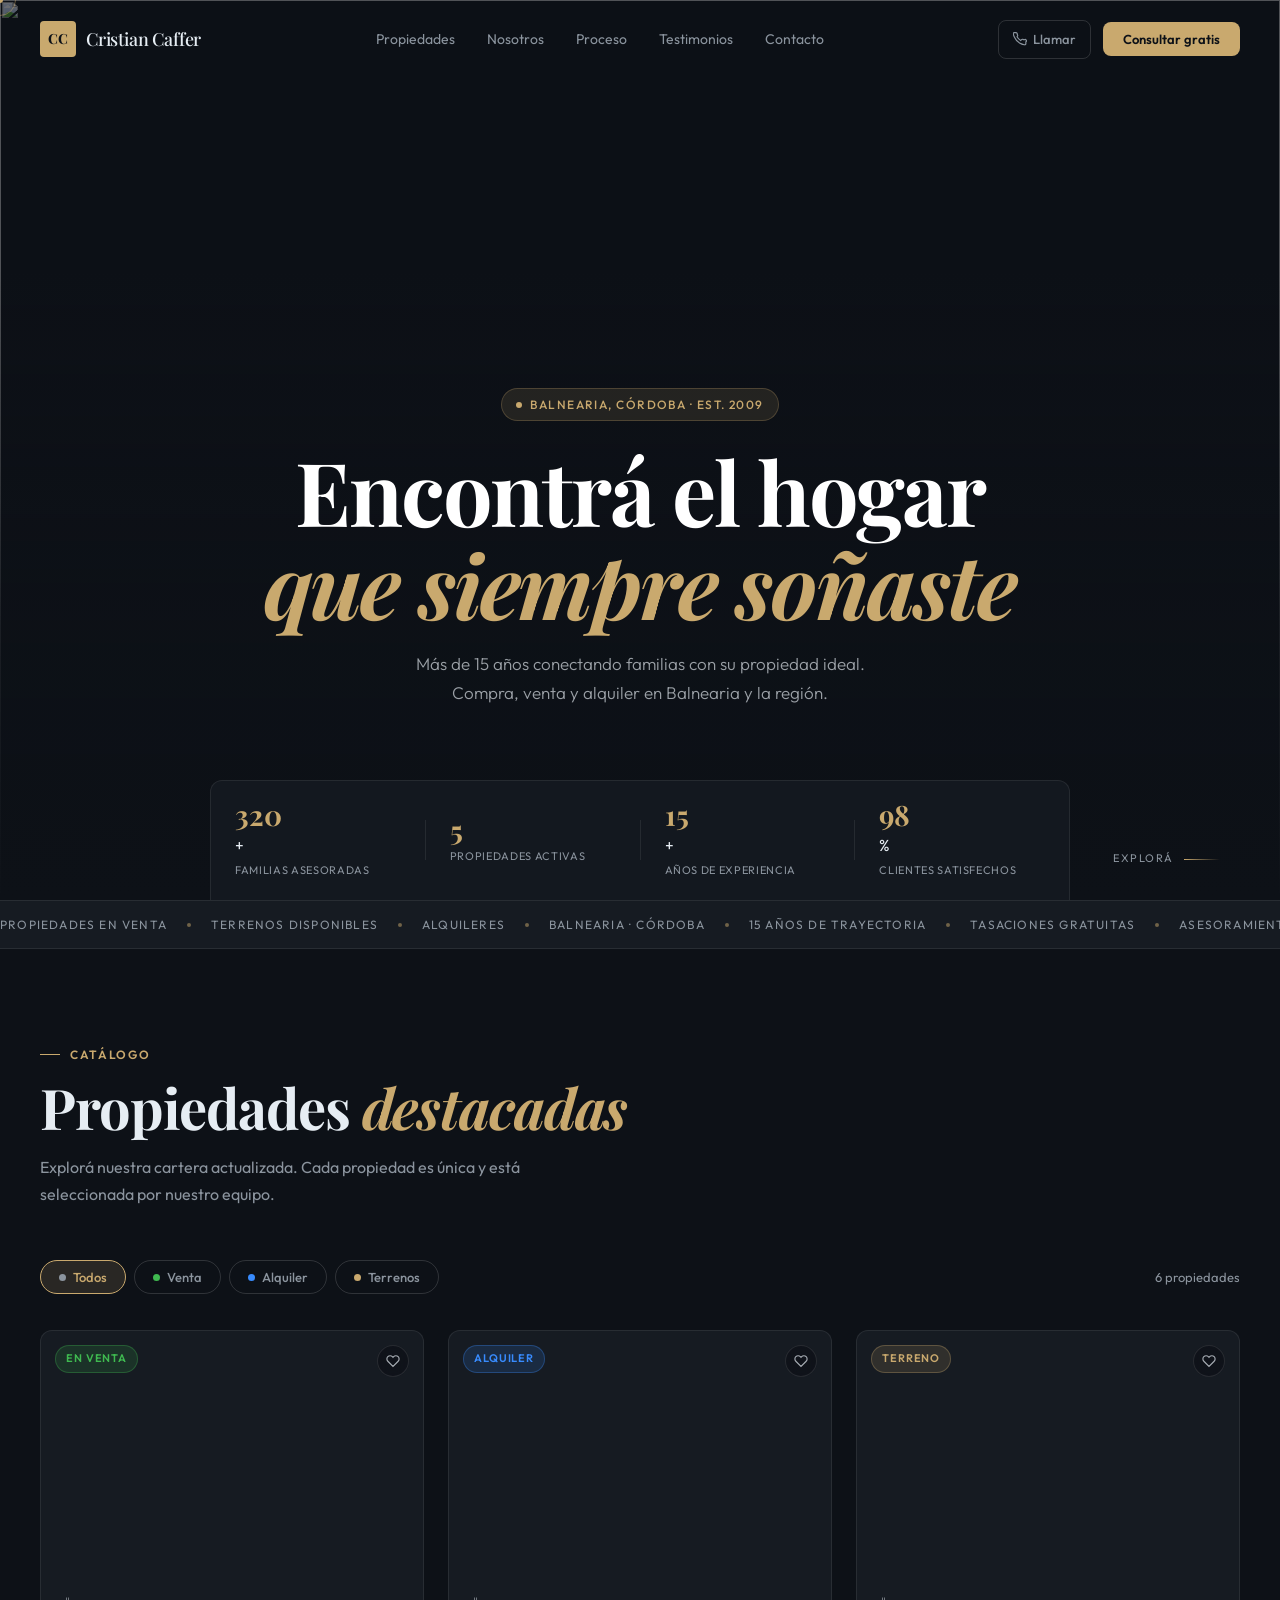
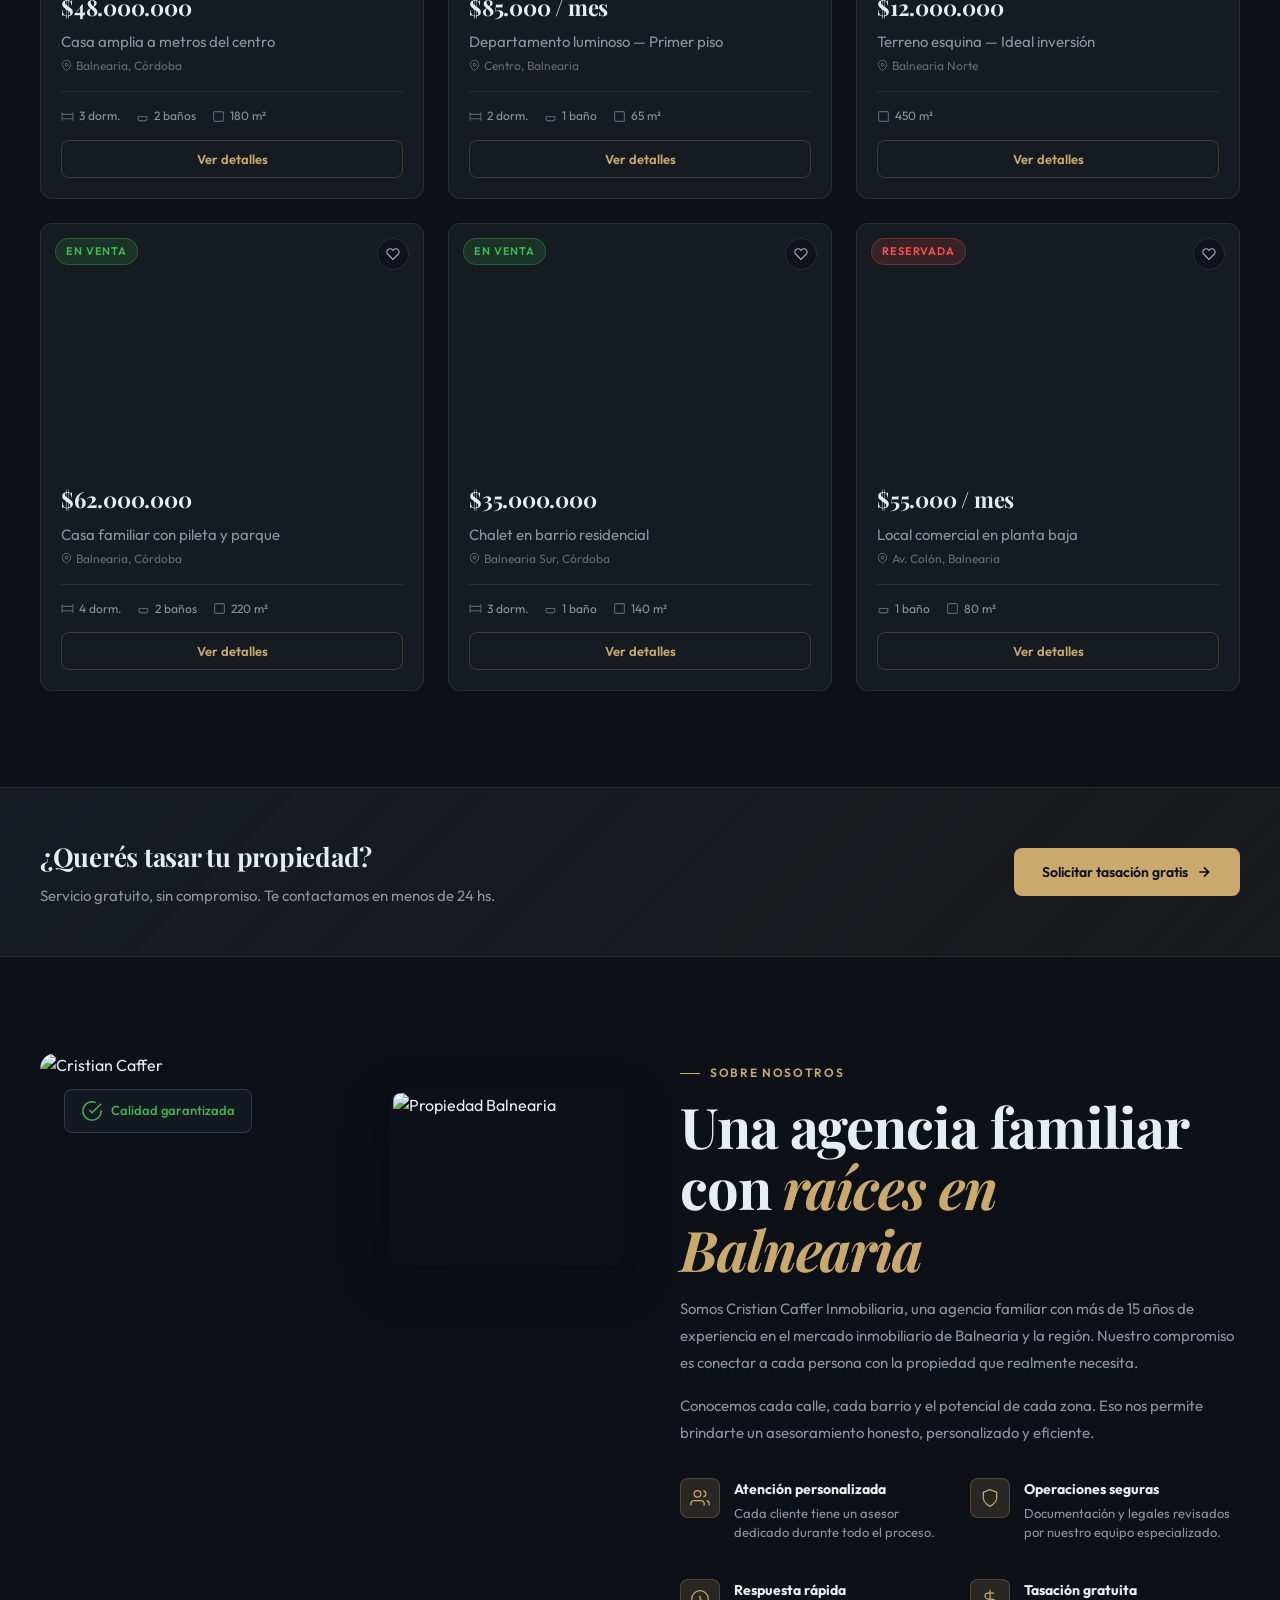
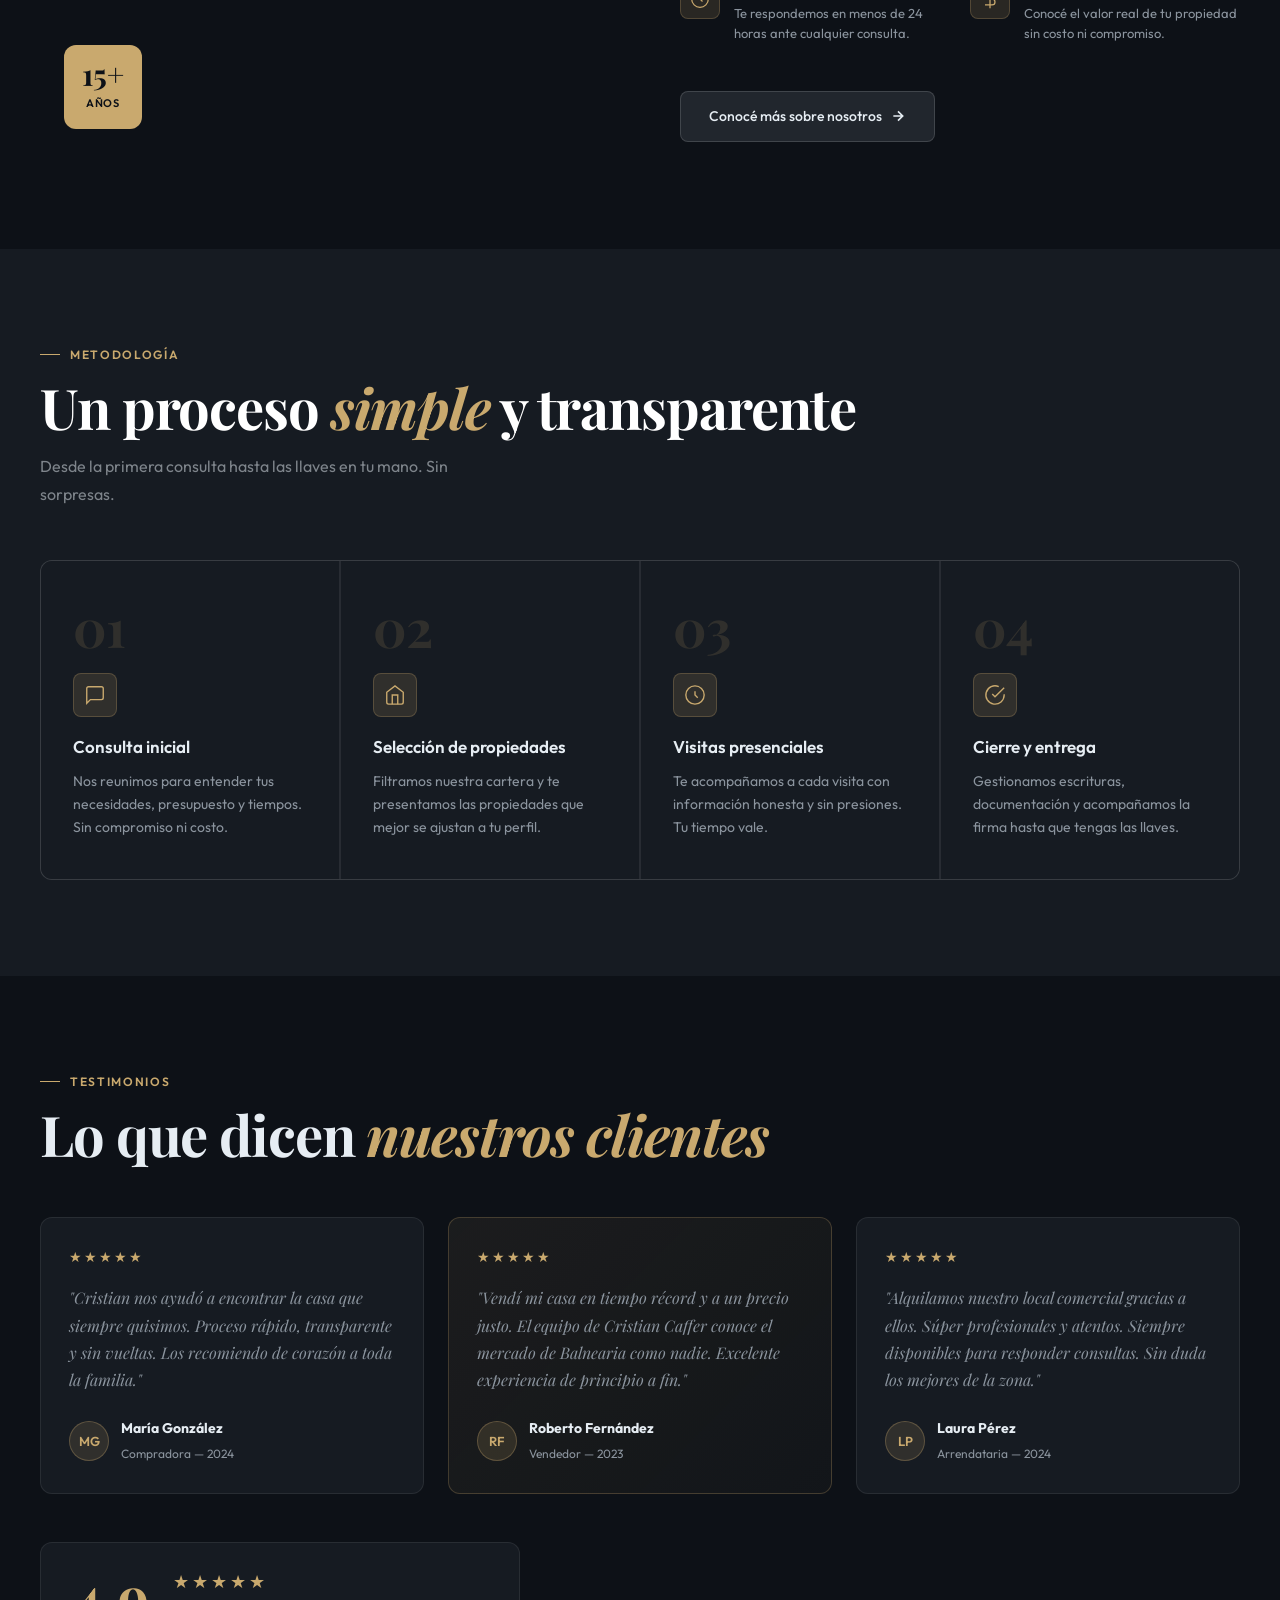
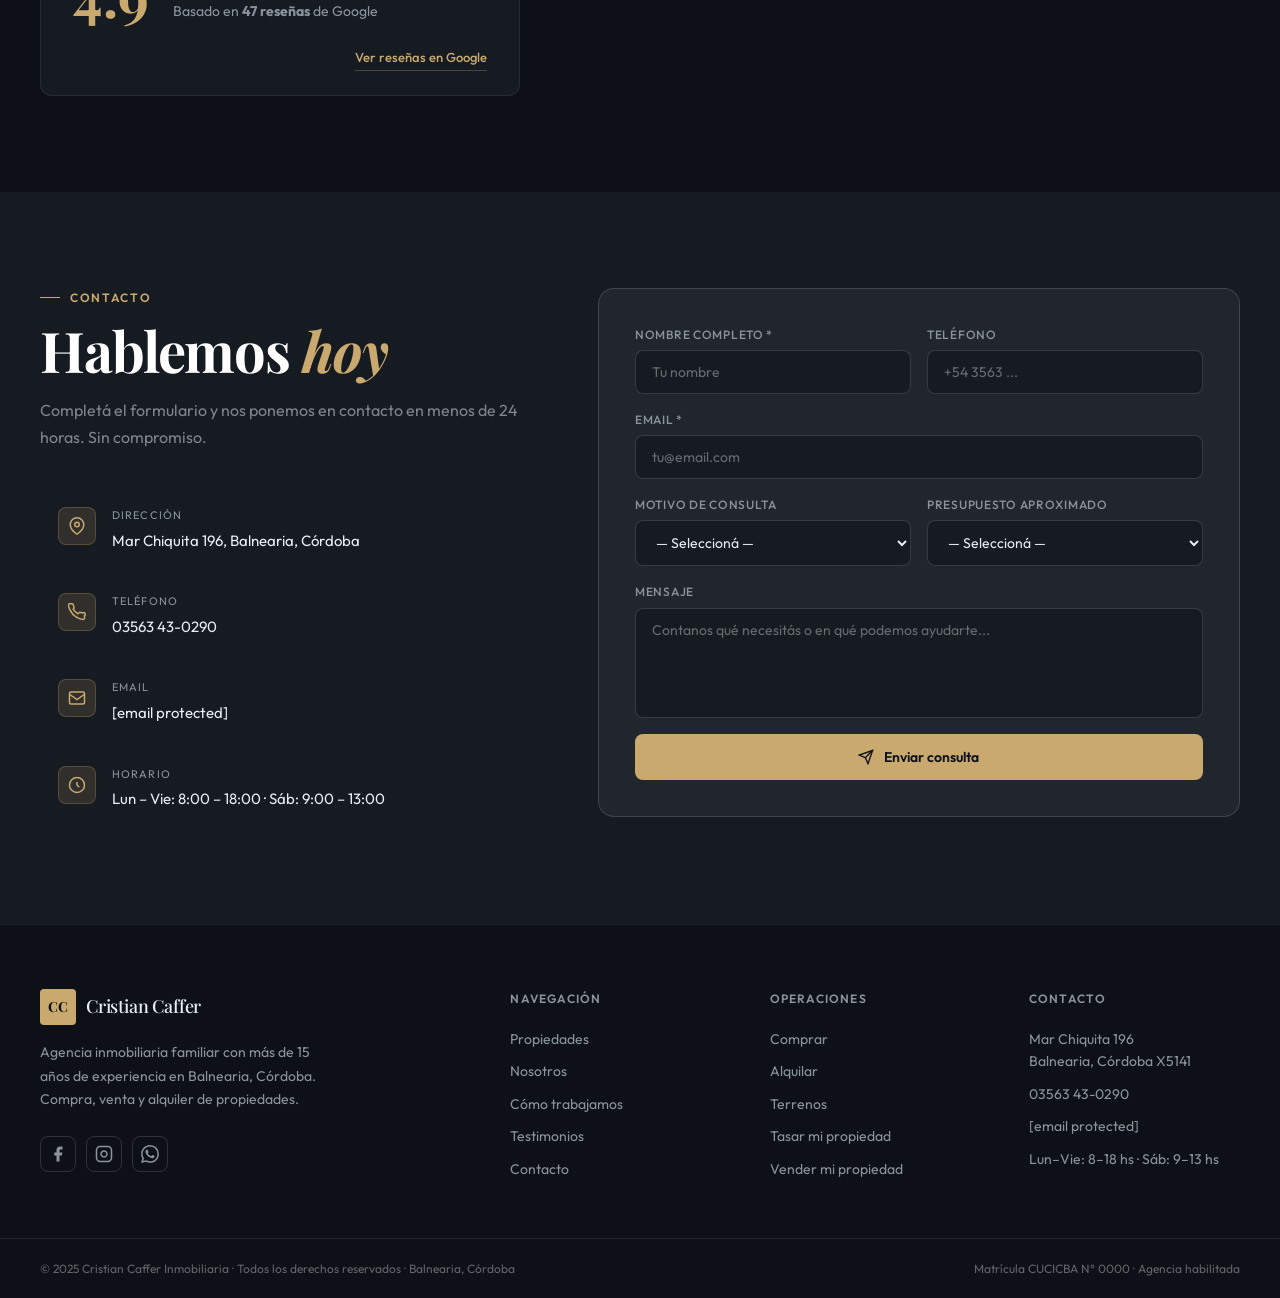
==== index.html @ 27cd217b "commit" ====
<!DOCTYPE html>
<html lang="es">
<head>
  <meta charset="UTF-8" />
  <meta name="viewport" content="width=device-width, initial-scale=1.0" />
  <title>Cristian Caffer — Inmobiliaria Balnearia</title>
  <meta name="description" content="Agencia inmobiliaria en Balnearia, Córdoba. Compra, venta y alquiler de propiedades con más de 15 años de experiencia." />
  <link rel="preconnect" href="https://fonts.googleapis.com" />
  <link href="https://fonts.googleapis.com/css2?family=Playfair+Display:ital,wght@0,400;0,500;0,700;1,400;1,700&family=Outfit:wght@300;400;500;600&display=swap" rel="stylesheet" />
  <link rel="stylesheet" href="styles.css" />
</head>
<body>

  <!-- ═══ LOADER ═══ -->
  <div id="loader">
    <div class="loader-logo">CC</div>
    <div class="loader-bar"><div class="loader-fill"></div></div>
  </div>

  <!-- ═══ CURSOR ═══ -->
  <div id="cursor-dot"></div>
  <div id="cursor-ring"></div>

  <!-- ═══ NAVBAR ═══ -->
  <header id="navbar">
    <div class="nav-inner">
      <a href="#" class="nav-logo">
        <span class="logo-mark">CC</span>
        <span class="logo-text">Cristian Caffer</span>
      </a>
      <nav class="nav-links">
        <a href="#propiedades">Propiedades</a>
        <a href="#nosotros">Nosotros</a>
        <a href="#proceso">Proceso</a>
        <a href="#testimonios">Testimonios</a>
        <a href="#contacto">Contacto</a>
      </nav>
      <div class="nav-actions">
        <a href="tel:035634330290" class="btn-call">
          <svg width="14" height="14" fill="none" stroke="currentColor" stroke-width="2" viewBox="0 0 24 24"><path d="M22 16.92v3a2 2 0 01-2.18 2 19.79 19.79 0 01-8.63-3.07A19.5 19.5 0 013.07 9.81 19.79 19.79 0 01.5 3.18 2 2 0 012.18 1h3a2 2 0 012 1.72c.127.96.361 1.903.7 2.81a2 2 0 01-.45 2.11L6.91 8.15a16 16 0 006.29 6.29l1.42-1.42a2 2 0 012.11-.45c.907.339 1.85.573 2.81.7A2 2 0 0122 16.92z"/></svg>
          Llamar
        </a>
        <button class="btn-nav-cta" onclick="document.getElementById('contacto').scrollIntoView({behavior:'smooth'})">Consultar gratis</button>
        <button class="hamburger" id="hamburger" aria-label="Menú">
          <span></span><span></span><span></span>
        </button>
      </div>
    </div>
    <!-- Mobile menu -->
    <div class="mobile-menu" id="mobile-menu">
      <a href="#propiedades" class="mm-link">Propiedades</a>
      <a href="#nosotros" class="mm-link">Nosotros</a>
      <a href="#proceso" class="mm-link">Proceso</a>
      <a href="#testimonios" class="mm-link">Testimonios</a>
      <a href="#contacto" class="mm-link">Contacto</a>
    </div>
  </header>

  <!-- ═══ HERO ═══ -->
  <section id="hero">
    <div class="hero-bg-wrap">
      <img src="https://images.unsplash.com/photo-1600585154340-be6161a56a0c?w=1600&q=85" alt="" class="hero-bg-img" id="hero-bg" />
      <div class="hero-overlay"></div>
      <div class="hero-gradient"></div>
    </div>

    <div class="hero-content">
      <div class="hero-badge reveal-up">Balnearia, Córdoba · Est. 2009</div>
      <h1 class="hero-h1 reveal-up" style="--d:.1s">
        Encontrá el hogar<br>
        <em>que siempre soñaste</em>
      </h1>
      <p class="hero-sub reveal-up" style="--d:.2s">
        Más de 15 años conectando familias con su propiedad ideal.<br>
        Compra, venta y alquiler en Balnearia y la región.
      </p>

    </div>

    <!-- Stats ticker -->
    <div class="hero-stats reveal-up" style="--d:.45s">
      <div class="hs-stat">
        <span class="hs-n" data-count="320">0</span><span>+</span>
        <div class="hs-l">Familias asesoradas</div>
      </div>
      <div class="hs-divider"></div>
      <div class="hs-stat">
        <span class="hs-n" id="stat-props">0</span>
        <div class="hs-l">Propiedades activas</div>
      </div>
      <div class="hs-divider"></div>
      <div class="hs-stat">
        <span class="hs-n" data-count="15">0</span><span>+</span>
        <div class="hs-l">Años de experiencia</div>
      </div>
      <div class="hs-divider"></div>
      <div class="hs-stat">
        <span class="hs-n" data-count="98">0</span><span>%</span>
        <div class="hs-l">Clientes satisfechos</div>
      </div>
    </div>

    <div class="hero-scroll-hint">
      <span>Explorá</span>
      <div class="scroll-line-anim"></div>
    </div>
  </section>

  <!-- ═══ FEATURED BAND ═══ -->
  <div class="featured-band">
    <div class="band-track" aria-hidden="true">
      <span>Propiedades en venta</span><div class="band-dot"></div>
      <span>Terrenos disponibles</span><div class="band-dot"></div>
      <span>Alquileres</span><div class="band-dot"></div>
      <span>Balnearia · Córdoba</span><div class="band-dot"></div>
      <span>15 años de trayectoria</span><div class="band-dot"></div>
      <span>Tasaciones gratuitas</span><div class="band-dot"></div>
      <span>Asesoramiento personalizado</span><div class="band-dot"></div>
    </div>
    <div class="band-track" aria-hidden="true">
      <span>Propiedades en venta</span><div class="band-dot"></div>
      <span>Terrenos disponibles</span><div class="band-dot"></div>
      <span>Alquileres</span><div class="band-dot"></div>
      <span>Balnearia · Córdoba</span><div class="band-dot"></div>
      <span>15 años de trayectoria</span><div class="band-dot"></div>
      <span>Tasaciones gratuitas</span><div class="band-dot"></div>
      <span>Asesoramiento personalizado</span><div class="band-dot"></div>
    </div>
  </div>

  <!-- ═══ PROPIEDADES ═══ -->
  <section id="propiedades">
    <div class="section-intro reveal-up">
      <div class="section-eyebrow">Catálogo</div>
      <h2 class="section-title">Propiedades <em>destacadas</em></h2>
      <p class="section-sub">Explorá nuestra cartera actualizada. Cada propiedad es única y está seleccionada por nuestro equipo.</p>
    </div>

    <!-- Filter bar -->
    <div class="prop-filter-bar reveal-up" style="--d:.1s">
      <button class="pf-btn active" data-filter="all">
        <span class="pf-dot all"></span> Todos
      </button>
      <button class="pf-btn" data-filter="venta">
        <span class="pf-dot venta"></span> Venta
      </button>
      <button class="pf-btn" data-filter="alquiler">
        <span class="pf-dot alquiler"></span> Alquiler
      </button>
      <button class="pf-btn" data-filter="terreno">
        <span class="pf-dot terreno"></span> Terrenos
      </button>
      <div class="pf-count" id="pf-count">— propiedades</div>
    </div>

    <!-- Grid -->
    <div class="props-grid" id="props-grid">
      <!-- Rendered by JS -->
    </div>

    <div class="props-empty hidden" id="props-empty">
      <svg width="48" height="48" fill="none" stroke="currentColor" stroke-width="1.5" viewBox="0 0 24 24"><path d="M3 9l9-7 9 7v11a2 2 0 01-2 2H5a2 2 0 01-2-2z"/><polyline points="9 22 9 12 15 12 15 22"/></svg>
      <p>No hay propiedades en esta categoría.</p>
    </div>
  </section>

  <!-- ═══ CTA BAND ═══ -->
  <div class="cta-band reveal-up">
    <div class="cta-band-content">
      <div>
        <h3>¿Querés tasar tu propiedad?</h3>
        <p>Servicio gratuito, sin compromiso. Te contactamos en menos de 24 hs.</p>
      </div>
      <a href="#contacto" class="btn-primary-gold" onclick="document.getElementById('contacto').scrollIntoView({behavior:'smooth'});return false;">
        Solicitar tasación gratis
        <svg width="16" height="16" fill="none" stroke="currentColor" stroke-width="2.5" viewBox="0 0 24 24"><path d="M5 12h14M12 5l7 7-7 7"/></svg>
      </a>
    </div>
  </div>

  <!-- ═══ NOSOTROS ═══ -->
  <section id="nosotros">
    <div class="about-grid">
      <div class="about-visual reveal-up">
        <div class="about-img-main">
          <img src="https://images.unsplash.com/photo-1560518883-ce09059eeffa?w=700&q=80" alt="Cristian Caffer" loading="lazy" />
          <div class="about-img-badge">
            <span class="aib-n">15+</span>
            <span class="aib-l">Años</span>
          </div>
        </div>
        <div class="about-img-secondary">
          <img src="https://images.unsplash.com/photo-1600585154526-990dced4db0d?w=400&q=80" alt="Propiedad Balnearia" loading="lazy" />
        </div>
        <div class="about-accent-card">
          <svg width="22" height="22" fill="none" stroke="currentColor" stroke-width="1.5" viewBox="0 0 24 24"><path d="M22 11.08V12a10 10 0 11-5.93-9.14"/><polyline points="22 4 12 14.01 9 11.01"/></svg>
          <span>Calidad garantizada</span>
        </div>
      </div>

      <div class="about-text reveal-up" style="--d:.15s">
        <div class="section-eyebrow">Sobre nosotros</div>
        <h2 class="section-title">Una agencia familiar con <em>raíces en Balnearia</em></h2>
        <p>Somos Cristian Caffer Inmobiliaria, una agencia familiar con más de 15 años de experiencia en el mercado inmobiliario de Balnearia y la región. Nuestro compromiso es conectar a cada persona con la propiedad que realmente necesita.</p>
        <p>Conocemos cada calle, cada barrio y el potencial de cada zona. Eso nos permite brindarte un asesoramiento honesto, personalizado y eficiente.</p>

        <div class="about-features">
          <div class="about-feature">
            <div class="af-icon">
              <svg width="20" height="20" fill="none" stroke="currentColor" stroke-width="1.5" viewBox="0 0 24 24"><path d="M17 21v-2a4 4 0 00-4-4H5a4 4 0 00-4 4v2"/><circle cx="9" cy="7" r="4"/><path d="M23 21v-2a4 4 0 00-3-3.87"/><path d="M16 3.13a4 4 0 010 7.75"/></svg>
            </div>
            <div>
              <strong>Atención personalizada</strong>
              <p>Cada cliente tiene un asesor dedicado durante todo el proceso.</p>
            </div>
          </div>
          <div class="about-feature">
            <div class="af-icon">
              <svg width="20" height="20" fill="none" stroke="currentColor" stroke-width="1.5" viewBox="0 0 24 24"><path d="M12 22s8-4 8-10V5l-8-3-8 3v7c0 6 8 10 8 10z"/></svg>
            </div>
            <div>
              <strong>Operaciones seguras</strong>
              <p>Documentación y legales revisados por nuestro equipo especializado.</p>
            </div>
          </div>
          <div class="about-feature">
            <div class="af-icon">
              <svg width="20" height="20" fill="none" stroke="currentColor" stroke-width="1.5" viewBox="0 0 24 24"><circle cx="12" cy="12" r="10"/><path d="M12 8v4l3 3"/></svg>
            </div>
            <div>
              <strong>Respuesta rápida</strong>
              <p>Te respondemos en menos de 24 horas ante cualquier consulta.</p>
            </div>
          </div>
          <div class="about-feature">
            <div class="af-icon">
              <svg width="20" height="20" fill="none" stroke="currentColor" stroke-width="1.5" viewBox="0 0 24 24"><line x1="12" y1="1" x2="12" y2="23"/><path d="M17 5H9.5a3.5 3.5 0 000 7h5a3.5 3.5 0 010 7H6"/></svg>
            </div>
            <div>
              <strong>Tasación gratuita</strong>
              <p>Conocé el valor real de tu propiedad sin costo ni compromiso.</p>
            </div>
          </div>
        </div>

        <a href="#contacto" class="btn-primary-dark" onclick="document.getElementById('contacto').scrollIntoView({behavior:'smooth'});return false;">
          Conocé más sobre nosotros
          <svg width="16" height="16" fill="none" stroke="currentColor" stroke-width="2.5" viewBox="0 0 24 24"><path d="M5 12h14M12 5l7 7-7 7"/></svg>
        </a>
      </div>
    </div>
  </section>

  <!-- ═══ PROCESO ═══ -->
  <section id="proceso" class="section-dark">
    <div class="section-intro reveal-up">
      <div class="section-eyebrow light">Metodología</div>
      <h2 class="section-title light">Un proceso <em>simple</em> y transparente</h2>
      <p class="section-sub light">Desde la primera consulta hasta las llaves en tu mano. Sin sorpresas.</p>
    </div>

    <div class="process-timeline reveal-up" style="--d:.1s">
      <div class="pt-step">
        <div class="pt-num">01</div>
        <div class="pt-connector"></div>
        <div class="pt-content">
          <div class="pt-icon">
            <svg width="22" height="22" fill="none" stroke="currentColor" stroke-width="1.5" viewBox="0 0 24 24"><path d="M21 15a2 2 0 01-2 2H7l-4 4V5a2 2 0 012-2h14a2 2 0 012 2z"/></svg>
          </div>
          <h3>Consulta inicial</h3>
          <p>Nos reunimos para entender tus necesidades, presupuesto y tiempos. Sin compromiso ni costo.</p>
        </div>
      </div>
      <div class="pt-step">
        <div class="pt-num">02</div>
        <div class="pt-connector"></div>
        <div class="pt-content">
          <div class="pt-icon">
            <svg width="22" height="22" fill="none" stroke="currentColor" stroke-width="1.5" viewBox="0 0 24 24"><path d="M3 9l9-7 9 7v11a2 2 0 01-2 2H5a2 2 0 01-2-2z"/><polyline points="9 22 9 12 15 12 15 22"/></svg>
          </div>
          <h3>Selección de propiedades</h3>
          <p>Filtramos nuestra cartera y te presentamos las propiedades que mejor se ajustan a tu perfil.</p>
        </div>
      </div>
      <div class="pt-step">
        <div class="pt-num">03</div>
        <div class="pt-connector"></div>
        <div class="pt-content">
          <div class="pt-icon">
            <svg width="22" height="22" fill="none" stroke="currentColor" stroke-width="1.5" viewBox="0 0 24 24"><circle cx="12" cy="12" r="10"/><path d="M12 8v4l3 3"/></svg>
          </div>
          <h3>Visitas presenciales</h3>
          <p>Te acompañamos a cada visita con información honesta y sin presiones. Tu tiempo vale.</p>
        </div>
      </div>
      <div class="pt-step">
        <div class="pt-num">04</div>
        <div class="pt-content">
          <div class="pt-icon">
            <svg width="22" height="22" fill="none" stroke="currentColor" stroke-width="1.5" viewBox="0 0 24 24"><path d="M22 11.08V12a10 10 0 11-5.93-9.14"/><polyline points="22 4 12 14.01 9 11.01"/></svg>
          </div>
          <h3>Cierre y entrega</h3>
          <p>Gestionamos escrituras, documentación y acompañamos la firma hasta que tengas las llaves.</p>
        </div>
      </div>
    </div>
  </section>

  <!-- ═══ TESTIMONIOS ═══ -->
  <section id="testimonios">
    <div class="section-intro reveal-up">
      <div class="section-eyebrow">Testimonios</div>
      <h2 class="section-title">Lo que dicen <em>nuestros clientes</em></h2>
    </div>

    <div class="testi-grid reveal-up" style="--d:.1s">
      <div class="testi-card">
        <div class="testi-stars">★★★★★</div>
        <p class="testi-text">"Cristian nos ayudó a encontrar la casa que siempre quisimos. Proceso rápido, transparente y sin vueltas. Los recomiendo de corazón a toda la familia."</p>
        <div class="testi-author">
          <div class="testi-avatar">MG</div>
          <div>
            <strong>María González</strong>
            <span>Compradora — 2024</span>
          </div>
        </div>
      </div>
      <div class="testi-card featured">
        <div class="testi-stars">★★★★★</div>
        <p class="testi-text">"Vendí mi casa en tiempo récord y a un precio justo. El equipo de Cristian Caffer conoce el mercado de Balnearia como nadie. Excelente experiencia de principio a fin."</p>
        <div class="testi-author">
          <div class="testi-avatar">RF</div>
          <div>
            <strong>Roberto Fernández</strong>
            <span>Vendedor — 2023</span>
          </div>
        </div>
      </div>
      <div class="testi-card">
        <div class="testi-stars">★★★★★</div>
        <p class="testi-text">"Alquilamos nuestro local comercial gracias a ellos. Súper profesionales y atentos. Siempre disponibles para responder consultas. Sin duda los mejores de la zona."</p>
        <div class="testi-author">
          <div class="testi-avatar">LP</div>
          <div>
            <strong>Laura Pérez</strong>
            <span>Arrendataria — 2024</span>
          </div>
        </div>
      </div>
    </div>

    <!-- Google-style rating -->
    <div class="rating-block reveal-up" style="--d:.2s">
      <div class="rating-score">4.9</div>
      <div class="rating-info">
        <div class="rating-stars">★★★★★</div>
        <div class="rating-text">Basado en <strong>47 reseñas</strong> de Google</div>
      </div>
      <a href="https://maps.google.com" target="_blank" class="rating-link">Ver reseñas en Google</a>
    </div>
  </section>

  <!-- ═══ CONTACTO ═══ -->
  <section id="contacto" class="section-dark">
    <div class="contact-wrapper">
      <div class="contact-left reveal-up">
        <div class="section-eyebrow light">Contacto</div>
        <h2 class="section-title light">Hablemos <em>hoy</em></h2>
        <p class="section-sub light">Completá el formulario y nos ponemos en contacto en menos de 24 horas. Sin compromiso.</p>

        <div class="contact-details">
          <a href="https://maps.google.com/?q=Mar+Chiquita+196+Balnearia+Cordoba" target="_blank" class="cd-item">
            <div class="cd-icon">
              <svg width="18" height="18" fill="none" stroke="currentColor" stroke-width="2" viewBox="0 0 24 24"><path d="M21 10c0 7-9 13-9 13s-9-6-9-13a9 9 0 0118 0z"/><circle cx="12" cy="10" r="3"/></svg>
            </div>
            <div>
              <span class="cd-label">Dirección</span>
              <span class="cd-value">Mar Chiquita 196, Balnearia, Córdoba</span>
            </div>
          </a>
          <a href="tel:035634330290" class="cd-item">
            <div class="cd-icon">
              <svg width="18" height="18" fill="none" stroke="currentColor" stroke-width="2" viewBox="0 0 24 24"><path d="M22 16.92v3a2 2 0 01-2.18 2 19.79 19.79 0 01-8.63-3.07A19.5 19.5 0 013.07 9.81 19.79 19.79 0 01.5 3.18 2 2 0 012.18 1h3a2 2 0 012 1.72c.127.96.361 1.903.7 2.81a2 2 0 01-.45 2.11L6.91 8.15a16 16 0 006.29 6.29l1.42-1.42a2 2 0 012.11-.45c.907.339 1.85.573 2.81.7A2 2 0 0122 16.92z"/></svg>
            </div>
            <div>
              <span class="cd-label">Teléfono</span>
              <span class="cd-value">03563 43-0290</span>
            </div>
          </a>
          <a href="/cdn-cgi/l/email-protection#a0c9cec6cfe0c3d2c9d3d4c9c1cec3c1c6c6c5d28ec3cfcd8ec1d2" class="cd-item">
            <div class="cd-icon">
              <svg width="18" height="18" fill="none" stroke="currentColor" stroke-width="2" viewBox="0 0 24 24"><rect x="2" y="4" width="20" height="16" rx="2"/><path d="M22 7l-10 7L2 7"/></svg>
            </div>
            <div>
              <span class="cd-label">Email</span>
              <span class="cd-value"><span class="__cf_email__" data-cfemail="274e4941486744554e54534e46494446414142550944484a094655">[email&#160;protected]</span></span>
            </div>
          </a>
          <div class="cd-item">
            <div class="cd-icon">
              <svg width="18" height="18" fill="none" stroke="currentColor" stroke-width="2" viewBox="0 0 24 24"><circle cx="12" cy="12" r="10"/><path d="M12 8v4l3 3"/></svg>
            </div>
            <div>
              <span class="cd-label">Horario</span>
              <span class="cd-value">Lun – Vie: 8:00 – 18:00 · Sáb: 9:00 – 13:00</span>
            </div>
          </div>
        </div>
      </div>

      <div class="contact-form-card reveal-up" style="--d:.15s">
        <form id="contact-form">
          <div class="cf-row">
            <div class="cf-field">
              <label>Nombre completo *</label>
              <input type="text" placeholder="Tu nombre" required />
            </div>
            <div class="cf-field">
              <label>Teléfono</label>
              <input type="tel" placeholder="+54 3563 ..." />
            </div>
          </div>
          <div class="cf-field">
            <label>Email *</label>
            <input type="email" placeholder="tu@email.com" required />
          </div>
          <div class="cf-row">
            <div class="cf-field">
              <label>Motivo de consulta</label>
              <select>
                <option value="">— Seleccioná —</option>
                <option>Quiero comprar una propiedad</option>
                <option>Quiero alquilar una propiedad</option>
                <option>Quiero vender mi propiedad</option>
                <option>Necesito una tasación</option>
                <option>Otra consulta</option>
              </select>
            </div>
            <div class="cf-field">
              <label>Presupuesto aproximado</label>
              <select>
                <option value="">— Seleccioná —</option>
                <option>Hasta $20M</option>
                <option>$20M – $40M</option>
                <option>$40M – $70M</option>
                <option>Más de $70M</option>
                <option>No aplica</option>
              </select>
            </div>
          </div>
          <div class="cf-field">
            <label>Mensaje</label>
            <textarea placeholder="Contanos qué necesitás o en qué podemos ayudarte..."></textarea>
          </div>
          <button type="submit" class="cf-submit">
            <svg width="16" height="16" fill="none" stroke="currentColor" stroke-width="2" viewBox="0 0 24 24"><line x1="22" y1="2" x2="11" y2="13"/><polygon points="22 2 15 22 11 13 2 9 22 2"/></svg>
            Enviar consulta
          </button>
          <div class="cf-success hidden" id="cf-success">
            <svg width="20" height="20" fill="none" stroke="currentColor" stroke-width="2" viewBox="0 0 24 24"><path d="M22 11.08V12a10 10 0 11-5.93-9.14"/><polyline points="22 4 12 14.01 9 11.01"/></svg>
            ¡Consulta enviada! Te contactamos en menos de 24 horas.
          </div>
        </form>
      </div>
    </div>
  </section>

  <!-- ═══ FOOTER ═══ -->
  <footer id="footer">
    <div class="footer-top">
      <div class="footer-brand">
        <div class="footer-logo">
          <span class="logo-mark">CC</span>
          <span class="logo-text">Cristian Caffer</span>
        </div>
        <p>Agencia inmobiliaria familiar con más de 15 años de experiencia en Balnearia, Córdoba. Compra, venta y alquiler de propiedades.</p>
        <div class="footer-social">
          <a href="#" aria-label="Facebook">
            <svg width="18" height="18" fill="currentColor" viewBox="0 0 24 24"><path d="M18 2h-3a5 5 0 00-5 5v3H7v4h3v8h4v-8h3l1-4h-4V7a1 1 0 011-1h3z"/></svg>
          </a>
          <a href="#" aria-label="Instagram">
            <svg width="18" height="18" fill="none" stroke="currentColor" stroke-width="2" viewBox="0 0 24 24"><rect x="2" y="2" width="20" height="20" rx="5"/><path d="M16 11.37A4 4 0 1112.63 8 4 4 0 0116 11.37z"/><line x1="17.5" y1="6.5" x2="17.51" y2="6.5"/></svg>
          </a>
          <a href="https://wa.me/543563430290" aria-label="WhatsApp">
            <svg width="18" height="18" fill="currentColor" viewBox="0 0 24 24"><path d="M17.472 14.382c-.297-.149-1.758-.867-2.03-.967-.273-.099-.471-.148-.67.15-.197.297-.767.966-.94 1.164-.173.199-.347.223-.644.075-.297-.15-1.255-.463-2.39-1.475-.883-.788-1.48-1.761-1.653-2.059-.173-.297-.018-.458.13-.606.134-.133.298-.347.446-.52.149-.174.198-.298.298-.497.099-.198.05-.371-.025-.52-.075-.149-.669-1.612-.916-2.207-.242-.579-.487-.5-.669-.51-.173-.008-.371-.01-.57-.01-.198 0-.52.074-.792.372-.272.297-1.04 1.016-1.04 2.479 0 1.462 1.065 2.875 1.213 3.074.149.198 2.096 3.2 5.077 4.487.709.306 1.262.489 1.694.625.712.227 1.36.195 1.871.118.571-.085 1.758-.719 2.006-1.413.248-.694.248-1.289.173-1.413-.074-.124-.272-.198-.57-.347m-5.421 7.403h-.004a9.87 9.87 0 01-5.031-1.378l-.361-.214-3.741.982.998-3.648-.235-.374a9.86 9.86 0 01-1.51-5.26c.001-5.45 4.436-9.884 9.888-9.884 2.64 0 5.122 1.03 6.988 2.898a9.825 9.825 0 012.893 6.994c-.003 5.45-4.437 9.884-9.885 9.884m8.413-18.297A11.815 11.815 0 0012.05 0C5.495 0 .16 5.335.157 11.892c0 2.096.547 4.142 1.588 5.945L.057 24l6.305-1.654a11.882 11.882 0 005.683 1.448h.005c6.554 0 11.89-5.335 11.893-11.893a11.821 11.821 0 00-3.48-8.413z"/></svg>
          </a>
        </div>
      </div>
      <div class="footer-links">
        <h4>Navegación</h4>
        <a href="#propiedades">Propiedades</a>
        <a href="#nosotros">Nosotros</a>
        <a href="#proceso">Cómo trabajamos</a>
        <a href="#testimonios">Testimonios</a>
        <a href="#contacto">Contacto</a>
      </div>
      <div class="footer-links">
        <h4>Operaciones</h4>
        <a href="#propiedades" onclick="setFilter('venta')">Comprar</a>
        <a href="#propiedades" onclick="setFilter('alquiler')">Alquilar</a>
        <a href="#propiedades" onclick="setFilter('terreno')">Terrenos</a>
        <a href="#contacto">Tasar mi propiedad</a>
        <a href="#contacto">Vender mi propiedad</a>
      </div>
      <div class="footer-contact-col">
        <h4>Contacto</h4>
        <p>Mar Chiquita 196<br>Balnearia, Córdoba X5141</p>
        <p><a href="tel:035634330290">03563 43-0290</a></p>
        <p><a href="/cdn-cgi/l/email-protection#91f8fff7fed1f2e3f8e2e5f8f0fff2f0f7f7f4e3bff2fefcbff0e3"><span class="__cf_email__" data-cfemail="036a6d656c4360716a70776a626d6062656566712d606c6e2d6271">[email&#160;protected]</span></a></p>
        <p class="footer-hours">Lun–Vie: 8–18 hs · Sáb: 9–13 hs</p>
      </div>
    </div>
    <div class="footer-bottom">
      <span>© 2025 Cristian Caffer Inmobiliaria · Todos los derechos reservados · Balnearia, Córdoba</span>
      <span>Matrícula CUCICBA N° 0000 · Agencia habilitada</span>
    </div>
  </footer>

  <!-- ═══ FLOATING WHATSAPP ═══ -->
  <a href="https://wa.me/543563430290?text=Hola!%20Vi%20la%20web%20y%20quiero%20consultar%20sobre%20propiedades." target="_blank" class="whatsapp-float" id="wa-float">
    <svg width="26" height="26" fill="currentColor" viewBox="0 0 24 24"><path d="M17.472 14.382c-.297-.149-1.758-.867-2.03-.967-.273-.099-.471-.148-.67.15-.197.297-.767.966-.94 1.164-.173.199-.347.223-.644.075-.297-.15-1.255-.463-2.39-1.475-.883-.788-1.48-1.761-1.653-2.059-.173-.297-.018-.458.13-.606.134-.133.298-.347.446-.52.149-.174.198-.298.298-.497.099-.198.05-.371-.025-.52-.075-.149-.669-1.612-.916-2.207-.242-.579-.487-.5-.669-.51-.173-.008-.371-.01-.57-.01-.198 0-.52.074-.792.372-.272.297-1.04 1.016-1.04 2.479 0 1.462 1.065 2.875 1.213 3.074.149.198 2.096 3.2 5.077 4.487.709.306 1.262.489 1.694.625.712.227 1.36.195 1.871.118.571-.085 1.758-.719 2.006-1.413.248-.694.248-1.289.173-1.413-.074-.124-.272-.198-.57-.347m-5.421 7.403h-.004a9.87 9.87 0 01-5.031-1.378l-.361-.214-3.741.982.998-3.648-.235-.374a9.86 9.86 0 01-1.51-5.26c.001-5.45 4.436-9.884 9.888-9.884 2.64 0 5.122 1.03 6.988 2.898a9.825 9.825 0 012.893 6.994c-.003 5.45-4.437 9.884-9.885 9.884m8.413-18.297A11.815 11.815 0 0012.05 0C5.495 0 .16 5.335.157 11.892c0 2.096.547 4.142 1.588 5.945L.057 24l6.305-1.654a11.882 11.882 0 005.683 1.448h.005c6.554 0 11.89-5.335 11.893-11.893a11.821 11.821 0 00-3.48-8.413z"/></svg>
    <span class="wa-tooltip">¡Chateá con nosotros!</span>
  </a>

  <!-- ═══ PROPERTY MODAL ═══ -->
  <div class="prop-modal-overlay" id="prop-modal-overlay" onclick="closePropModal()">
    <div class="prop-modal" id="prop-modal" onclick="event.stopPropagation()">
      <button class="pm-close" onclick="closePropModal()">✕</button>
      <div class="pm-content" id="pm-content"></div>
    </div>
  </div>

  <!-- ═══ TOAST ═══ -->
  <div class="toast" id="toast"></div>

  <script src="app.js"></script>
</body>
</html>
---- styles.css ----
/* ═══════════════════════════════════════
   CRISTIAN CAFFER — STYLES.CSS
   Inspired by Compass + The Agency
   Dark luxury, modern, tech-forward
═══════════════════════════════════════ */

/* ─── RESET & VARIABLES ─── */
*, *::before, *::after { box-sizing: border-box; margin: 0; padding: 0; }

:root {
  --bg:          #0D1117;
  --bg2:         #161B22;
  --bg3:         #21262D;
  --surface:     #1C2128;
  --border:      rgba(255,255,255,.08);
  --border2:     rgba(255,255,255,.14);
  --text:        #E6EDF3;
  --text2:       #8B949E;
  --text3:       rgba(255,255,255,.35);
  --gold:        #C9A96E;
  --gold2:       #E8C98A;
  --gold-muted:  rgba(201,169,110,.15);
  --white:       #FFFFFF;
  --danger:      #F85149;
  --success:     #3FB950;
  --play:        'Playfair Display', Georgia, serif;
  --out:         'Outfit', sans-serif;
  --ease:        cubic-bezier(.25,.46,.45,.94);
  --ease2:       cubic-bezier(.16,1,.3,1);
  --r4:          4px;
  --r8:          8px;
  --r12:         12px;
  --r16:         16px;
}

html { scroll-behavior: smooth; font-size: 16px; width: 100%; }
body {
  background: var(--bg);
  color: var(--text);
  font-family: var(--out);
  line-height: 1.6;
  overflow-x: hidden;
  cursor: none;
  width: 100%;
  min-width: 0;
}

img { display: block; max-width: 100%; }
a { text-decoration: none; color: inherit; }
button { font-family: var(--out); cursor: none; }
input, select, textarea { font-family: var(--out); }
select option { background: var(--bg2); color: var(--text); }

/* ─── CURSOR ─── */
#cursor-dot {
  position: fixed; width: 6px; height: 6px;
  background: var(--gold);
  border-radius: 50%;
  pointer-events: none;
  z-index: 9999;
  transform: translate(-50%,-50%);
  transition: transform .1s;
}
#cursor-ring {
  position: fixed; width: 32px; height: 32px;
  border: 1.5px solid rgba(201,169,110,.45);
  border-radius: 50%;
  pointer-events: none;
  z-index: 9998;
  transform: translate(-50%,-50%);
  transition: left .1s var(--ease), top .1s var(--ease), width .25s, height .25s, opacity .25s, border-color .25s;
}
#cursor-ring.hover { width: 50px; height: 50px; border-color: rgba(201,169,110,.25); }

/* ─── LOADER ─── */
#loader {
  position: fixed; inset: 0; z-index: 10000;
  background: var(--bg);
  display: flex; flex-direction: column;
  align-items: center; justify-content: center; gap: 28px;
  transition: opacity .6s var(--ease), visibility .6s;
}
#loader.done { opacity: 0; visibility: hidden; }
.loader-logo {
  font-family: var(--play); font-size: 48px; font-weight: 700;
  color: var(--gold); letter-spacing: -.02em;
}
.loader-bar {
  width: 200px; height: 2px;
  background: rgba(255,255,255,.08);
  border-radius: 2px; overflow: hidden;
}
.loader-fill {
  height: 100%; background: var(--gold);
  width: 0; border-radius: 2px;
  animation: loadAnim 1.5s var(--ease) forwards;
}
@keyframes loadAnim { to { width: 100%; } }

/* ─── REVEAL ANIMATIONS ─── */
.reveal-up {
  opacity: 0;
  transform: translateY(32px);
  transition: opacity .7s var(--ease2) var(--d, 0s), transform .7s var(--ease2) var(--d, 0s);
}
.reveal-up.visible { opacity: 1; transform: none; }

/* ─── NAVBAR ─── */
#navbar {
  position: fixed; top: 0; left: 0; right: 0; z-index: 500;
  width: 100%;
  transition: background .35s var(--ease), box-shadow .35s;
}
#navbar.scrolled {
  background: rgba(13,17,23,.95);
  backdrop-filter: blur(16px);
  box-shadow: 0 1px 0 var(--border);
}
.nav-inner {
  max-width: 1280px; margin: 0 auto;
  display: flex; align-items: center; justify-content: space-between;
  padding: 20px 40px;
  transition: padding .35s;
}
#navbar.scrolled .nav-inner { padding: 14px 40px; }
.nav-logo { display: flex; align-items: center; gap: 10px; }
.logo-mark {
  width: 36px; height: 36px;
  background: var(--gold);
  border-radius: var(--r4);
  display: flex; align-items: center; justify-content: center;
  font-family: var(--play); font-size: 14px; font-weight: 700;
  color: var(--bg);
  letter-spacing: -.01em; flex-shrink: 0;
}
.logo-mark.small { width: 28px; height: 28px; font-size: 11px; }
.logo-text {
  font-family: var(--play); font-size: 18px; font-weight: 500;
  color: var(--text); letter-spacing: -.01em;
}
.nav-links { display: flex; gap: 32px; }
.nav-links a {
  font-size: 14px; font-weight: 400; color: var(--text2);
  transition: color .2s; position: relative;
}
.nav-links a::after {
  content: ''; position: absolute; bottom: -4px; left: 0; right: 100%;
  height: 1px; background: var(--gold);
  transition: right .25s var(--ease);
}
.nav-links a:hover { color: var(--text); }
.nav-links a:hover::after { right: 0; }
.nav-actions { display: flex; align-items: center; gap: 12px; }
.btn-call {
  display: flex; align-items: center; gap: 6px;
  font-size: 13px; font-weight: 500; color: var(--text2);
  padding: 8px 14px;
  border: 1px solid var(--border2);
  border-radius: var(--r8);
  transition: all .2s;
}
.btn-call:hover { color: var(--text); border-color: var(--gold); }
.btn-nav-cta {
  font-size: 13px; font-weight: 600;
  background: var(--gold); color: var(--bg);
  padding: 9px 20px; border-radius: var(--r8); border: none;
  transition: background .2s, transform .15s;
}
.btn-nav-cta:hover { background: var(--gold2); transform: translateY(-1px); }
.hamburger {
  display: none; flex-direction: column; gap: 5px;
  background: none; border: none; padding: 6px;
}
.hamburger span {
  display: block; width: 22px; height: 1.5px;
  background: var(--text); transition: all .3s;
}
.hamburger.open span:nth-child(1) { transform: rotate(45deg) translate(5px, 5px); }
.hamburger.open span:nth-child(2) { opacity: 0; }
.hamburger.open span:nth-child(3) { transform: rotate(-45deg) translate(5px, -5px); }
.mobile-menu {
  display: none; flex-direction: column;
  padding: 0 20px 20px;
  border-top: 1px solid var(--border);
  background: rgba(13,17,23,.97);
}
.mobile-menu.open { display: flex; }
.mm-link {
  padding: 14px 0;
  font-size: 16px; font-weight: 400; color: var(--text2);
  border-bottom: 1px solid var(--border);
  transition: color .2s;
}
.mm-link:last-child { border: none; }
.mm-link:hover { color: var(--text); }

/* ─── HERO ─── */
#hero {
  min-height: 100vh;
  width: 100%;
  max-width: 100% !important;
  margin: 0 !important;
  display: flex; flex-direction: column;
  align-items: center;
  justify-content: flex-end;
  padding: 120px 40px 0;
  position: relative; overflow: hidden;
}
.hero-bg-wrap {
  position: absolute; inset: 0; z-index: 0;
}
.hero-bg-img {
  width: 100%; height: 100%;
  object-fit: cover;
  transform-origin: center;
  animation: heroZoom 12s var(--ease) forwards;
}
@keyframes heroZoom {
  from { transform: scale(1.08); }
  to   { transform: scale(1.0); }
}
.hero-overlay {
  position: absolute; inset: 0;
  background: rgba(13,17,23,.62);
}
.hero-gradient {
  position: absolute; inset: 0;
  background: linear-gradient(
    to top,
    var(--bg) 0%,
    rgba(13,17,23,.8) 30%,
    transparent 70%
  );
}
.hero-content {
  position: relative; z-index: 1;
  width: 100%;
  max-width: 860px;
  margin: 0 auto;
  padding-bottom: 40px;
  text-align: center;
  display: flex;
  flex-direction: column;
  align-items: center;
}
.hero-badge {
  display: inline-flex; align-items: center; gap: 8px;
  font-size: 12px; font-weight: 500; letter-spacing: .12em; text-transform: uppercase;
  color: var(--gold);
  background: rgba(201,169,110,.12);
  border: 1px solid rgba(201,169,110,.25);
  padding: 6px 14px; border-radius: 40px;
  margin-bottom: 24px;
}
.hero-badge::before {
  content: ''; width: 6px; height: 6px; border-radius: 50%;
  background: var(--gold); animation: pulse 2s infinite;
}
@keyframes pulse {
  0%,100% { box-shadow: 0 0 0 0 rgba(201,169,110,.4); }
  50% { box-shadow: 0 0 0 6px rgba(201,169,110,0); }
}
.hero-h1 {
  font-family: var(--play);
  font-size: clamp(42px, 7vw, 88px);
  font-weight: 700;
  line-height: 1.05;
  letter-spacing: -.025em;
  color: var(--white);
  margin-bottom: 20px;
  text-align: center;
}
.hero-h1 em { font-style: italic; color: var(--gold); }
.hero-sub {
  font-size: 17px; font-weight: 300;
  color: rgba(230,237,243,.65);
  line-height: 1.7;
  margin-bottom: 0;
  text-align: center;
}

/* HERO SEARCH BAR — Compass-inspired */
.hero-search {
  background: rgba(22,27,34,.92);
  border: 1px solid var(--border2);
  border-radius: var(--r12);
  overflow: hidden;
  backdrop-filter: blur(20px);
  width: 100%;
  max-width: 860px;
}
.hs-tabs {
  display: flex;
  border-bottom: 1px solid var(--border);
  padding: 0 4px;
}
.hs-tab {
  padding: 12px 18px;
  font-size: 13px; font-weight: 500; color: var(--text2);
  background: none; border: none;
  border-bottom: 2px solid transparent;
  margin-bottom: -1px;
  transition: color .2s, border-color .2s;
}
.hs-tab.active, .hs-tab:hover { color: var(--gold); border-bottom-color: var(--gold); }
.hs-bar {
  display: flex; align-items: center;
  padding: 8px;
  gap: 4px;
}
.hs-field {
  flex: 1; display: flex; align-items: center; gap: 10px;
  padding: 10px 16px;
  border-right: 1px solid var(--border);
}
.hs-field svg { color: var(--text2); flex-shrink: 0; }
.hs-field input {
  flex: 1; background: none; border: none; outline: none;
  font-size: 14px; color: var(--text);
}
.hs-field input::placeholder { color: var(--text2); }
.hs-select-wrap {
  padding: 4px 8px;
  border-right: 1px solid var(--border);
}
.hs-select-wrap select {
  background: none; border: none; outline: none;
  font-size: 13px; color: var(--text2);
  padding: 6px 8px; cursor: none;
}
.hs-search-btn {
  display: flex; align-items: center; gap: 8px;
  background: var(--gold); color: var(--bg);
  border: none; padding: 12px 20px; border-radius: var(--r8);
  font-size: 13px; font-weight: 600;
  transition: background .2s, transform .15s;
  white-space: nowrap;
}
.hs-search-btn:hover { background: var(--gold2); transform: scale(1.02); }

.hero-stats {
  position: relative; z-index: 1;
  display: flex; align-items: center;
  background: rgba(22,27,34,.85);
  border: 1px solid var(--border);
  border-radius: var(--r12) var(--r12) 0 0;
  border-bottom: none;
  backdrop-filter: blur(20px);
  margin-top: 32px;
  width: 100%;
  max-width: 860px;
}
.hs-stat {
  flex: 1; padding: 20px 24px;
  display: flex; flex-direction: column; gap: 4px;
}
.hs-stat > span:first-child {
  font-family: var(--play); font-size: 28px; font-weight: 700;
  color: var(--gold); line-height: 1;
}
.hs-l {
  font-size: 11px; color: var(--text2); text-transform: uppercase; letter-spacing: .06em;
}
.hs-divider { width: 1px; height: 40px; background: var(--border); flex-shrink: 0; }
.hero-scroll-hint {
  position: absolute; bottom: 32px; right: 60px; z-index: 1;
  display: flex; align-items: center; gap: 10px;
  font-size: 11px; letter-spacing: .14em; text-transform: uppercase;
  color: var(--text2);
}
.scroll-line-anim {
  width: 36px; height: 1px;
  background: linear-gradient(to right, var(--gold), transparent);
  animation: scrollPulse 2s infinite;
}
@keyframes scrollPulse { 0%,100% { opacity: .4; } 50% { opacity: 1; } }

/* ─── FEATURED BAND ─── */
.featured-band {
  display: flex; align-items: center;
  width: 100%;
  overflow: hidden;
  border-top: 1px solid var(--border);
  border-bottom: 1px solid var(--border);
  background: var(--bg2);
  padding: 14px 0;
  white-space: nowrap;
  font-size: 12px; letter-spacing: .1em; text-transform: uppercase;
  color: var(--text2);
  position: relative;
}
.band-track {
  display: flex; align-items: center;
  gap: 20px;
  flex-shrink: 0;
  animation: bandScroll 22s linear infinite;
  padding-right: 20px;
}
.band-track span, .band-track .band-dot { flex-shrink: 0; }
.band-dot { width: 4px; height: 4px; border-radius: 50%; background: var(--gold); opacity: .5; }
@keyframes bandScroll { from { transform: translateX(0); } to { transform: translateX(-100%); } }

/* ─── SECTIONS ─── */
section { padding: 96px 40px; max-width: 1280px; margin: 0 auto; width: 100%; }
section.section-dark {
  max-width: 100%;
  width: 100%;
  background: var(--bg2);
  padding: 96px 40px;
}
section.section-dark > * { max-width: 1280px; margin-left: auto; margin-right: auto; }

.section-eyebrow {
  font-size: 12px; font-weight: 600; letter-spacing: .14em; text-transform: uppercase;
  color: var(--gold);
  display: flex; align-items: center; gap: 10px;
  margin-bottom: 12px;
}
.section-eyebrow::before { content: ''; width: 20px; height: 1px; background: var(--gold); }
.section-eyebrow.light { color: var(--gold); }
.section-title {
  font-family: var(--play);
  font-size: clamp(32px, 4.5vw, 56px);
  font-weight: 700; line-height: 1.1;
  letter-spacing: -.02em; color: var(--text);
  margin-bottom: 16px;
}
.section-title em { font-style: italic; color: var(--gold); }
.section-title.light { color: var(--white); }
.section-sub { font-size: 16px; color: var(--text2); line-height: 1.7; max-width: 480px; }
.section-sub.light { color: rgba(230,237,243,.5); }
.section-intro { margin-bottom: 52px; }

/* ─── PROPERTY FILTERS ─── */
.prop-filter-bar {
  display: flex; align-items: center; gap: 8px; flex-wrap: wrap;
  margin-bottom: 36px;
}
.pf-btn {
  display: flex; align-items: center; gap: 7px;
  font-size: 13px; font-weight: 500;
  padding: 8px 18px; border-radius: 40px;
  border: 1px solid var(--border2);
  background: transparent; color: var(--text2);
  transition: all .2s;
}
.pf-btn:hover, .pf-btn.active {
  background: var(--gold-muted);
  border-color: var(--gold);
  color: var(--gold);
}
.pf-dot {
  width: 7px; height: 7px; border-radius: 50%;
}
.pf-dot.all    { background: var(--text2); }
.pf-dot.venta  { background: #3FB950; }
.pf-dot.alquiler { background: #388BFD; }
.pf-dot.terreno  { background: var(--gold); }
.pf-count {
  margin-left: auto;
  font-size: 13px; color: var(--text2);
}

/* ─── PROPERTIES GRID ─── */
.props-grid {
  display: grid;
  grid-template-columns: repeat(auto-fill, minmax(340px, 1fr));
  gap: 24px;
}
.prop-card {
  background: var(--bg2);
  border: 1px solid var(--border);
  border-radius: var(--r12);
  overflow: hidden;
  transition: transform .3s var(--ease2), box-shadow .3s, border-color .3s;
  cursor: none;
}
.prop-card:hover {
  transform: translateY(-6px);
  box-shadow: 0 24px 60px rgba(0,0,0,.4);
  border-color: rgba(201,169,110,.25);
}
.pc-img {
  position: relative; overflow: hidden;
  aspect-ratio: 16/10;
}
.pc-img img {
  width: 100%; height: 100%; object-fit: cover;
  transition: transform .7s var(--ease);
}
.prop-card:hover .pc-img img { transform: scale(1.06); }
.pc-badge {
  position: absolute; top: 14px; left: 14px;
  font-size: 11px; font-weight: 600; letter-spacing: .08em; text-transform: uppercase;
  padding: 4px 10px; border-radius: 40px;
}
.pc-badge.venta   { background: rgba(63,185,80,.15); color: #3FB950; border: 1px solid rgba(63,185,80,.3); }
.pc-badge.alquiler{ background: rgba(56,139,253,.15); color: #388BFD; border: 1px solid rgba(56,139,253,.3); }
.pc-badge.terreno { background: var(--gold-muted); color: var(--gold); border: 1px solid rgba(201,169,110,.3); }
.pc-badge.reservada{ background: rgba(248,81,73,.15); color: #F85149; border: 1px solid rgba(248,81,73,.3); }
.pc-fav {
  position: absolute; top: 14px; right: 14px;
  width: 32px; height: 32px; border-radius: 50%;
  background: rgba(13,17,23,.7); backdrop-filter: blur(8px);
  border: 1px solid rgba(255,255,255,.1);
  display: flex; align-items: center; justify-content: center;
  cursor: none; transition: all .2s;
}
.pc-fav:hover { background: rgba(201,169,110,.2); border-color: var(--gold); }
.pc-fav svg { stroke: rgba(230,237,243,.7); transition: stroke .2s; }
.pc-fav:hover svg { stroke: var(--gold); }
.pc-body { padding: 20px; }
.pc-price {
  font-family: var(--play); font-size: 22px; font-weight: 700;
  color: var(--text); margin-bottom: 6px; letter-spacing: -.01em;
}
.pc-title {
  font-size: 15px; font-weight: 400; color: var(--text2);
  margin-bottom: 4px; line-height: 1.4;
}
.pc-loc {
  font-size: 12px; color: var(--text3);
  display: flex; align-items: center; gap: 4px; margin-bottom: 16px;
}
.pc-loc svg { flex-shrink: 0; }
.pc-features {
  display: flex; gap: 16px;
  padding-top: 14px; border-top: 1px solid var(--border);
}
.pc-feat {
  display: flex; align-items: center; gap: 5px;
  font-size: 12px; color: var(--text2);
}
.pc-feat svg { opacity: .6; }
.pc-cta {
  width: 100%; margin-top: 14px;
  font-size: 13px; font-weight: 600;
  background: transparent; color: var(--gold);
  border: 1px solid rgba(201,169,110,.25);
  padding: 10px; border-radius: var(--r8);
  transition: all .25s;
}
.pc-cta:hover { background: var(--gold); color: var(--bg); border-color: var(--gold); }
.props-empty {
  grid-column: 1/-1;
  padding: 80px 40px; text-align: center;
  color: var(--text2);
}
.props-empty svg { margin: 0 auto 16px; opacity: .25; }
.props-empty p { font-size: 18px; font-family: var(--play); font-style: italic; }
.hidden { display: none !important; }

/* ─── PROPERTY MODAL ─── */
.prop-modal-overlay {
  position: fixed; inset: 0; z-index: 700;
  background: rgba(0,0,0,.7); backdrop-filter: blur(8px);
  display: flex; align-items: center; justify-content: center;
  padding: 20px;
  opacity: 0; pointer-events: none; transition: opacity .3s;
}
.prop-modal-overlay.open { opacity: 1; pointer-events: all; }
.prop-modal {
  background: var(--bg2); border: 1px solid var(--border2);
  border-radius: var(--r16);
  width: 100%; max-width: 720px;
  max-height: 90vh; overflow-y: auto;
  position: relative;
  transform: translateY(20px); opacity: 0;
  transition: transform .35s var(--ease2), opacity .35s;
}
.prop-modal-overlay.open .prop-modal { transform: none; opacity: 1; }
.pm-close {
  position: sticky; top: 0; float: right;
  margin: 16px 16px 0 0;
  width: 32px; height: 32px; border-radius: 50%;
  background: var(--bg3); border: 1px solid var(--border);
  color: var(--text2); font-size: 14px;
  display: flex; align-items: center; justify-content: center;
  cursor: none; z-index: 1;
  transition: all .2s;
}
.pm-close:hover { background: var(--danger); color: white; border-color: var(--danger); }
.pm-img { width: 100%; aspect-ratio: 16/9; overflow: hidden; border-radius: var(--r12) var(--r12) 0 0; }
.pm-img img { width: 100%; height: 100%; object-fit: cover; }
.pm-body { padding: 28px; }
.pm-badge { display: inline-block; margin-bottom: 12px; }
.pm-price { font-family: var(--play); font-size: 32px; font-weight: 700; color: var(--text); margin-bottom: 6px; }
.pm-title { font-size: 18px; font-weight: 400; color: var(--text2); margin-bottom: 16px; }
.pm-specs { display: flex; flex-wrap: wrap; gap: 12px; margin-bottom: 20px; }
.pm-spec {
  display: flex; align-items: center; gap: 6px;
  font-size: 13px; color: var(--text2);
  background: var(--bg3); padding: 6px 12px; border-radius: var(--r8);
  border: 1px solid var(--border);
}
.pm-desc { font-size: 15px; color: var(--text2); line-height: 1.7; margin-bottom: 24px; }
.pm-cta { width: 100%; }

/* ─── BUTTONS ─── */
.cta-band-content {
  max-width: 1280px; margin: 0 auto;
  display: flex; align-items: center; justify-content: space-between; gap: 32px;
  flex-wrap: wrap;
}
.cta-band-content h3 {
  font-family: var(--play); font-size: 26px; font-weight: 700;
  color: var(--text); margin-bottom: 6px; letter-spacing: -.01em;
}
.cta-band-content p { font-size: 15px; color: var(--text2); }
.btn-primary-gold {
  display: inline-flex; align-items: center; gap: 8px;
  background: var(--gold); color: var(--bg);
  font-size: 14px; font-weight: 600;
  padding: 13px 28px; border-radius: var(--r8);
  border: none; transition: background .2s, transform .15s;
  cursor: none; white-space: nowrap;
}
.btn-primary-gold:hover { background: var(--gold2); transform: translateY(-1px); }
.btn-primary-gold.small { font-size: 13px; padding: 9px 20px; }
.btn-primary-dark {
  display: inline-flex; align-items: center; gap: 8px;
  background: var(--bg3); color: var(--text);
  font-size: 14px; font-weight: 500;
  padding: 13px 28px; border-radius: var(--r8);
  border: 1px solid var(--border2);
  transition: all .2s; cursor: none;
}
.btn-primary-dark:hover { border-color: var(--gold); color: var(--gold); }
.btn-ghost-small {
  background: none; color: var(--text2);
  font-size: 13px; padding: 9px 16px;
  border: 1px solid var(--border); border-radius: var(--r8);
  transition: all .2s;
}
.btn-ghost-small:hover { border-color: var(--border2); color: var(--text); }

/* ─── ABOUT ─── */
.about-grid {
  display: grid; grid-template-columns: 1fr 1fr;
  gap: 80px; align-items: center;
}
.about-visual { position: relative; }
.about-img-main {
  border-radius: var(--r16); overflow: hidden;
  position: relative; aspect-ratio: 4/5;
}
.about-img-main img { width: 100%; height: 100%; object-fit: cover; }
.about-img-badge {
  position: absolute; bottom: 24px; left: 24px;
  background: var(--gold); color: var(--bg);
  border-radius: var(--r12); padding: 14px 18px;
  text-align: center;
}
.aib-n { display: block; font-family: var(--play); font-size: 30px; font-weight: 700; line-height: 1; }
.aib-l { font-size: 11px; font-weight: 600; text-transform: uppercase; letter-spacing: .08em; }
.about-img-secondary {
  position: absolute; right: -24px; top: 36px;
  width: 42%; border-radius: var(--r12); overflow: hidden;
  border: 4px solid var(--bg);
  box-shadow: 0 16px 48px rgba(0,0,0,.4);
  aspect-ratio: 4/3;
}
.about-img-secondary img { width: 100%; height: 100%; object-fit: cover; }
.about-accent-card {
  position: absolute; left: 24px; top: 36px;
  display: flex; align-items: center; gap: 8px;
  background: rgba(22,27,34,.95);
  border: 1px solid var(--border2);
  backdrop-filter: blur(12px);
  border-radius: var(--r8); padding: 10px 16px;
  font-size: 13px; font-weight: 500; color: var(--success);
}
.about-text p { font-size: 15px; color: var(--text2); line-height: 1.8; margin-bottom: 16px; }
.about-features {
  display: grid; grid-template-columns: 1fr 1fr;
  gap: 20px; margin: 32px 0;
}
.about-feature {
  display: flex; gap: 14px; align-items: flex-start;
}
.af-icon {
  width: 40px; height: 40px; border-radius: var(--r8); flex-shrink: 0;
  background: var(--gold-muted); border: 1px solid rgba(201,169,110,.25);
  display: flex; align-items: center; justify-content: center;
  color: var(--gold);
}
.about-feature strong { display: block; font-size: 14px; color: var(--text); margin-bottom: 3px; }
.about-feature p { font-size: 13px; color: var(--text2); line-height: 1.5; }

/* ─── PROCESS ─── */
.process-timeline {
  display: grid; grid-template-columns: repeat(4,1fr);
  gap: 2px;
  background: var(--border);
  border: 1px solid var(--border);
  border-radius: var(--r12);
  overflow: hidden;
  max-width: 1280px; margin: 0 auto;
}
.pt-step {
  background: var(--bg2);
  padding: 40px 32px;
  transition: background .3s;
  position: relative;
}
.pt-step:hover { background: var(--bg3); }
.pt-num {
  font-family: var(--play); font-size: 52px; font-weight: 700;
  color: rgba(201,169,110,.15); line-height: 1;
  margin-bottom: 20px; letter-spacing: -.02em;
}
.pt-icon {
  width: 44px; height: 44px; border-radius: var(--r8);
  background: var(--gold-muted); border: 1px solid rgba(201,169,110,.25);
  display: flex; align-items: center; justify-content: center;
  color: var(--gold); margin-bottom: 16px;
}
.pt-content h3 {
  font-size: 17px; font-weight: 600; color: var(--text); margin-bottom: 10px;
}
.pt-content p { font-size: 14px; color: var(--text2); line-height: 1.65; }

/* ─── TESTIMONIALS ─── */
.testi-grid {
  display: grid; grid-template-columns: repeat(3,1fr); gap: 24px; margin-bottom: 48px;
}
.testi-card {
  background: var(--bg2); border: 1px solid var(--border);
  border-radius: var(--r12); padding: 28px;
  transition: border-color .25s, transform .25s var(--ease);
}
.testi-card:hover { border-color: var(--border2); transform: translateY(-4px); }
.testi-card.featured {
  background: linear-gradient(135deg, rgba(201,169,110,.08), rgba(201,169,110,.03));
  border-color: rgba(201,169,110,.25);
}
.testi-stars { color: var(--gold); font-size: 14px; letter-spacing: 2px; margin-bottom: 16px; }
.testi-text {
  font-family: var(--play); font-style: italic;
  font-size: 16px; color: var(--text2); line-height: 1.7; margin-bottom: 24px; flex: 1;
}
.testi-author { display: flex; align-items: center; gap: 12px; }
.testi-avatar {
  width: 40px; height: 40px; border-radius: 50%;
  background: var(--gold-muted); border: 1px solid rgba(201,169,110,.3);
  display: flex; align-items: center; justify-content: center;
  font-size: 13px; font-weight: 600; color: var(--gold);
  flex-shrink: 0;
}
.testi-author strong { display: block; font-size: 14px; color: var(--text); }
.testi-author span { font-size: 12px; color: var(--text2); }
.rating-block {
  display: flex; align-items: center; gap: 24px; flex-wrap: wrap;
  padding: 24px 32px; border-radius: var(--r12);
  background: var(--bg2); border: 1px solid var(--border);
  max-width: 480px;
}
.rating-score {
  font-family: var(--play); font-size: 56px; font-weight: 700;
  color: var(--gold); line-height: 1;
}
.rating-stars { color: var(--gold); font-size: 18px; letter-spacing: 3px; margin-bottom: 4px; }
.rating-text { font-size: 14px; color: var(--text2); }
.rating-link {
  margin-left: auto; font-size: 13px; font-weight: 500; color: var(--gold);
  border-bottom: 1px solid rgba(201,169,110,.3); padding-bottom: 2px;
  transition: border-color .2s;
}
.rating-link:hover { border-color: var(--gold); }

/* ─── CONTACT ─── */
.contact-wrapper {
  display: grid; grid-template-columns: 1fr 1.3fr; gap: 64px; align-items: start;
  max-width: 1280px; margin: 0 auto;
}
.contact-details { margin-top: 40px; display: flex; flex-direction: column; gap: 8px; }
.cd-item {
  display: flex; gap: 16px; align-items: flex-start;
  padding: 16px 18px; border-radius: var(--r8);
  transition: background .2s;
}
.cd-item:hover { background: rgba(255,255,255,.04); }
.cd-icon {
  width: 38px; height: 38px; border-radius: var(--r8); flex-shrink: 0;
  background: var(--gold-muted); border: 1px solid rgba(201,169,110,.25);
  display: flex; align-items: center; justify-content: center;
  color: var(--gold);
}
.cd-label { display: block; font-size: 11px; text-transform: uppercase; letter-spacing: .1em; color: var(--text2); margin-bottom: 3px; }
.cd-value { font-size: 15px; color: var(--text); }
.contact-form-card {
  background: var(--bg3); border: 1px solid var(--border2);
  border-radius: var(--r16); padding: 36px;
}
.cf-row { display: grid; grid-template-columns: 1fr 1fr; gap: 16px; }
.cf-field { display: flex; flex-direction: column; gap: 6px; margin-bottom: 16px; }
.cf-field label {
  font-size: 12px; font-weight: 500; letter-spacing: .06em; text-transform: uppercase;
  color: var(--text2);
}
.cf-field input, .cf-field select, .cf-field textarea {
  background: var(--bg2); border: 1px solid var(--border2);
  border-radius: var(--r8); padding: 12px 16px;
  font-size: 14px; color: var(--text);
  transition: border-color .2s; outline: none; resize: none;
}
.cf-field.dark input { background: var(--bg3); }
.cf-field input:focus, .cf-field select:focus, .cf-field textarea:focus { border-color: var(--gold); }
.cf-field input::placeholder, .cf-field textarea::placeholder { color: var(--text3); }
.cf-field textarea { min-height: 110px; }
.cf-submit {
  width: 100%; display: flex; align-items: center; justify-content: center; gap: 10px;
  background: var(--gold); color: var(--bg);
  font-size: 14px; font-weight: 600;
  padding: 14px; border-radius: var(--r8); border: none;
  transition: background .2s, transform .15s;
}
.cf-submit:hover { background: var(--gold2); transform: translateY(-1px); }
.cf-success {
  display: flex; align-items: center; gap: 10px;
  padding: 14px 18px; border-radius: var(--r8);
  background: rgba(63,185,80,.1); border: 1px solid rgba(63,185,80,.25);
  font-size: 14px; color: var(--success); margin-top: 12px;
}

/* ─── FOOTER ─── */
#footer { background: var(--bg); border-top: 1px solid var(--border); width: 100%; }
.footer-top {
  display: grid; grid-template-columns: 2fr 1fr 1fr 1fr;
  gap: 48px; padding: 64px 40px 48px;
  max-width: 1280px; margin: 0 auto;
}

/* ─── CTA BAND ─── */
.cta-band {
  background: linear-gradient(135deg, var(--bg2) 0%, rgba(201,169,110,.06) 100%);
  border-top: 1px solid var(--border);
  border-bottom: 1px solid var(--border);
  padding: 48px 40px;
  width: 100%;
}
.footer-brand .footer-logo {
  display: flex; align-items: center; gap: 10px; margin-bottom: 16px;
}
.footer-brand p { font-size: 14px; color: var(--text2); line-height: 1.7; max-width: 280px; margin-bottom: 24px; }
.footer-social { display: flex; gap: 10px; }
.footer-social a {
  width: 36px; height: 36px; border-radius: var(--r8);
  border: 1px solid var(--border2);
  display: flex; align-items: center; justify-content: center;
  color: var(--text2); transition: all .2s;
}
.footer-social a:hover { border-color: var(--gold); color: var(--gold); }
.footer-links h4, .footer-contact-col h4 {
  font-size: 12px; font-weight: 600; text-transform: uppercase; letter-spacing: .1em;
  color: var(--text2); margin-bottom: 20px;
}
.footer-links a, .footer-contact-col a {
  display: block; font-size: 14px; color: var(--text2);
  margin-bottom: 10px; transition: color .2s;
}
.footer-links a:hover, .footer-contact-col a:hover { color: var(--gold); }
.footer-contact-col p { font-size: 14px; color: var(--text2); margin-bottom: 10px; }
.footer-hours { font-size: 12px; color: var(--text3); }
.footer-bottom {
  display: flex; justify-content: space-between; align-items: center;
  padding: 20px 40px;
  border-top: 1px solid var(--border);
  font-size: 12px; color: var(--text3);
  max-width: 1280px; margin: 0 auto;
  flex-wrap: wrap; gap: 8px;
}

/* ─── WHATSAPP FLOAT ─── */
.whatsapp-float {
  position: fixed; bottom: 96px; right: 24px; z-index: 400;
  width: 52px; height: 52px; border-radius: 50%;
  background: #25D366; color: white;
  display: flex; align-items: center; justify-content: center;
  box-shadow: 0 4px 20px rgba(37,211,102,.35);
  transition: transform .25s var(--ease2), box-shadow .25s;
}
.whatsapp-float:hover { transform: scale(1.1) translateY(-2px); box-shadow: 0 8px 28px rgba(37,211,102,.5); }
.wa-tooltip {
  position: absolute; right: 60px; top: 50%; transform: translateY(-50%);
  background: var(--bg2); border: 1px solid var(--border2);
  color: var(--text); font-size: 12px; font-weight: 500;
  padding: 6px 12px; border-radius: var(--r8);
  white-space: nowrap; pointer-events: none;
  opacity: 0; transition: opacity .2s;
}
.whatsapp-float:hover .wa-tooltip { opacity: 1; }

/* ─── ADMIN TRIGGER ─── */
.admin-trigger {
  position: fixed; bottom: 32px; right: 24px; z-index: 400;
  width: 44px; height: 44px; border-radius: 50%;
  background: var(--bg2); border: 1px solid var(--border2);
  color: var(--text2); cursor: none;
  display: flex; align-items: center; justify-content: center;
  transition: all .25s;
  box-shadow: 0 4px 16px rgba(0,0,0,.3);
}
.admin-trigger:hover { background: var(--gold-muted); border-color: var(--gold); color: var(--gold); }

/* ─── MODALS ─── */
.modal-overlay {
  position: fixed; inset: 0; z-index: 800;
  background: rgba(0,0,0,.75); backdrop-filter: blur(8px);
  display: flex; align-items: center; justify-content: center; padding: 20px;
  opacity: 0; pointer-events: none; transition: opacity .3s;
}
.modal-overlay.open { opacity: 1; pointer-events: all; }
.modal-box {
  background: var(--bg2); border: 1px solid var(--border2);
  border-radius: var(--r16); padding: 40px;
  width: 100%; max-width: 400px; position: relative;
  transform: translateY(16px); opacity: 0;
  transition: transform .35s var(--ease2), opacity .35s;
}
.modal-overlay.open .modal-box { transform: none; opacity: 1; }
.modal-close-btn {
  position: absolute; top: 16px; right: 16px;
  width: 28px; height: 28px; border-radius: 50%;
  background: var(--bg3); border: 1px solid var(--border);
  color: var(--text2); font-size: 12px; cursor: none;
  display: flex; align-items: center; justify-content: center; transition: all .2s;
}
.modal-close-btn:hover { background: var(--danger); color: white; border-color: var(--danger); }
.lm-logo { margin-bottom: 20px; }
.login-modal h2 { font-family: var(--play); font-size: 24px; color: var(--text); margin-bottom: 6px; }
.login-modal p { font-size: 14px; color: var(--text2); margin-bottom: 24px; }
.lm-hint { font-size: 12px; color: var(--text3); margin-bottom: 12px; }
.lm-hint strong { color: var(--gold); }
.lm-error { font-size: 13px; color: var(--danger); margin-bottom: 12px; background: rgba(248,81,73,.1); border: 1px solid rgba(248,81,73,.25); padding: 8px 12px; border-radius: var(--r8); }

/* ─── ADMIN PANEL ─── */
.admin-panel {
  position: fixed; inset: 0; z-index: 900;
  display: flex;
  transform: translateY(100%);
  transition: transform .5s var(--ease2);
  background: var(--bg);
}
.admin-panel.open { transform: none; }
.ap-sidebar {
  width: 220px; flex-shrink: 0;
  background: var(--bg2); border-right: 1px solid var(--border);
  display: flex; flex-direction: column;
  padding: 24px 0;
}
.ap-sidebar-logo {
  display: flex; align-items: center; gap: 10px;
  padding: 0 20px 24px;
  border-bottom: 1px solid var(--border);
  margin-bottom: 12px;
  font-family: var(--play); font-size: 16px; font-weight: 600; color: var(--text);
}
.ap-nav { flex: 1; display: flex; flex-direction: column; gap: 2px; padding: 0 12px; }
.ap-nav-btn {
  display: flex; align-items: center; gap: 10px;
  padding: 10px 12px; border-radius: var(--r8);
  background: none; border: none; color: var(--text2);
  font-size: 14px; font-weight: 400; text-align: left;
  transition: all .2s; position: relative;
}
.ap-nav-btn:hover { background: var(--bg3); color: var(--text); }
.ap-nav-btn.active { background: var(--gold-muted); color: var(--gold); }
.ap-badge {
  margin-left: auto;
  background: var(--gold); color: var(--bg);
  font-size: 10px; font-weight: 700; min-width: 18px; height: 18px;
  border-radius: 9px; padding: 0 5px;
  display: flex; align-items: center; justify-content: center;
}
.ap-logout {
  display: flex; align-items: center; gap: 8px;
  padding: 10px 24px; color: var(--text3);
  background: none; border: none;
  font-size: 13px; transition: color .2s;
  border-top: 1px solid var(--border); margin-top: 8px; padding-top: 16px;
}
.ap-logout:hover { color: var(--danger); }
.ap-main { flex: 1; display: flex; flex-direction: column; overflow: hidden; }
.ap-topbar {
  display: flex; align-items: center; justify-content: space-between;
  padding: 18px 32px;
  border-bottom: 1px solid var(--border);
  font-family: var(--play); font-size: 20px; font-weight: 600; color: var(--text);
  flex-shrink: 0;
}
.ap-close-btn {
  width: 36px; height: 36px; border-radius: var(--r8);
  background: var(--bg3); border: 1px solid var(--border);
  color: var(--text2); cursor: none;
  display: flex; align-items: center; justify-content: center;
  transition: all .2s;
}
.ap-close-btn:hover { background: var(--danger); color: white; border-color: var(--danger); }
.ap-tab { display: none; flex: 1; overflow-y: auto; padding: 28px 32px; }
.ap-tab.active { display: block; }
.ap-stats-grid {
  display: grid; grid-template-columns: repeat(4,1fr);
  gap: 16px; margin-bottom: 32px;
}
.ap-stat-card {
  background: var(--bg2); border: 1px solid var(--border);
  border-radius: var(--r12); padding: 20px;
}
.ap-stat-card .asc-n {
  font-family: var(--play); font-size: 32px; font-weight: 700; color: var(--text);
  margin-bottom: 4px;
}
.ap-stat-card .asc-l { font-size: 12px; color: var(--text2); text-transform: uppercase; letter-spacing: .06em; }
.ap-stat-card .asc-icon { float: right; color: var(--gold); opacity: .6; }
.ap-section { margin-bottom: 36px; }
.ap-section-title {
  font-family: var(--play); font-size: 18px; font-weight: 600; color: var(--text);
  margin-bottom: 20px; padding-bottom: 12px;
  border-bottom: 1px solid var(--border);
}
.apt-header { display: flex; align-items: center; justify-content: space-between; margin-bottom: 20px; }
.apt-header .ap-section-title { margin-bottom: 0; border: none; padding: 0; }
.btn-add-prop {
  display: flex; align-items: center; gap: 6px;
  background: var(--gold); color: var(--bg);
  font-size: 13px; font-weight: 600;
  padding: 8px 16px; border-radius: var(--r8); border: none;
  transition: background .2s;
}
.btn-add-prop:hover { background: var(--gold2); }

/* Prop form card */
.prop-form-card {
  background: var(--bg2); border: 1px solid var(--border2);
  border-radius: var(--r12); padding: 24px; margin-bottom: 24px;
}
.pfc-header {
  display: flex; justify-content: space-between; align-items: center;
  margin-bottom: 20px;
}
.pfc-header h4 { font-size: 15px; font-weight: 600; color: var(--text); }
.pf-row { display: grid; grid-template-columns: 1fr 1fr; gap: 14px; margin-bottom: 14px; }
.pf-row.three { grid-template-columns: 1fr 1fr 1fr; }
.pf-field { display: flex; flex-direction: column; gap: 5px; margin-bottom: 14px; }
.pf-field label { font-size: 11px; font-weight: 600; letter-spacing: .08em; text-transform: uppercase; color: var(--text2); }
.pf-field input, .pf-field select, .pf-field textarea {
  background: var(--bg3); border: 1px solid var(--border);
  border-radius: var(--r8); padding: 9px 14px;
  font-size: 13px; color: var(--text);
  transition: border-color .2s; outline: none; resize: vertical;
}
.pf-field input:focus, .pf-field select:focus, .pf-field textarea:focus { border-color: var(--gold); }
.pf-field input::placeholder, .pf-field textarea::placeholder { color: var(--text3); }
.pf-field textarea { min-height: 80px; }
.pf-actions { display: flex; gap: 10px; margin-top: 4px; }

/* Prop table */
.prop-table-header, .prop-table-row {
  display: grid;
  grid-template-columns: 60px 1fr 120px 90px 100px 90px;
  gap: 12px; align-items: center;
  padding: 12px 16px;
}
.prop-table-header {
  font-size: 11px; font-weight: 600; text-transform: uppercase; letter-spacing: .08em;
  color: var(--text2); border-bottom: 1px solid var(--border);
}
.prop-table-row {
  border-bottom: 1px solid var(--border);
  transition: background .15s;
}
.prop-table-row:hover { background: var(--bg2); }
.ptr-img { width: 56px; height: 42px; border-radius: var(--r4); object-fit: cover; background: var(--bg3); }
.ptr-title { font-size: 13px; color: var(--text); font-weight: 500; }
.ptr-sub { font-size: 11px; color: var(--text2); margin-top: 2px; }
.ptr-price { font-size: 13px; color: var(--gold); font-weight: 600; }
.ptr-badge { display: inline-block; font-size: 10px; padding: 3px 8px; border-radius: 20px; }
.ptr-status-active  { color: var(--success); background: rgba(63,185,80,.1); }
.ptr-status-reserved{ color: #F0883E; background: rgba(240,136,62,.1); }
.ptr-status-sold    { color: var(--text2); background: var(--bg3); }
.ptr-btns { display: flex; gap: 6px; }
.ptr-btn {
  width: 28px; height: 28px; border-radius: var(--r4);
  border: 1px solid var(--border); background: none;
  color: var(--text2); cursor: none;
  display: flex; align-items: center; justify-content: center;
  transition: all .2s;
}
.ptr-btn:hover { border-color: var(--border2); color: var(--text); }
.ptr-btn.del:hover { border-color: var(--danger); color: var(--danger); background: rgba(248,81,73,.08); }

/* Messages */
.msg-item {
  background: var(--bg2); border: 1px solid var(--border);
  border-radius: var(--r12); padding: 18px 20px; margin-bottom: 12px;
  transition: border-color .2s;
}
.msg-item:hover { border-color: var(--border2); }
.msg-header { display: flex; justify-content: space-between; align-items: flex-start; margin-bottom: 8px; }
.msg-name { font-size: 14px; font-weight: 600; color: var(--text); }
.msg-date { font-size: 11px; color: var(--text3); }
.msg-contact { font-size: 12px; color: var(--gold); margin-bottom: 8px; }
.msg-text { font-size: 13px; color: var(--text2); line-height: 1.5; }
.msg-empty { padding: 48px; text-align: center; font-size: 16px; font-style: italic; color: var(--text3); font-family: var(--play); }

/* Settings */
.settings-grid { display: grid; grid-template-columns: 1fr 1fr; gap: 20px; }
.setting-card {
  background: var(--bg2); border: 1px solid var(--border);
  border-radius: var(--r12); padding: 24px;
}
.setting-card h4 { font-size: 15px; font-weight: 600; color: var(--text); margin-bottom: 20px; }
.setting-card.danger-zone { border-color: rgba(248,81,73,.2); }
.setting-card.danger-zone h4 { color: var(--danger); }
.setting-card.danger-zone p { font-size: 13px; color: var(--text2); margin-bottom: 16px; }
.btn-danger {
  background: rgba(248,81,73,.1); color: var(--danger);
  border: 1px solid rgba(248,81,73,.3);
  padding: 9px 18px; border-radius: var(--r8);
  font-size: 13px; font-weight: 600; cursor: none;
  transition: all .2s;
}
.btn-danger:hover { background: var(--danger); color: white; }

/* Recent props (dashboard) */
.rp-item {
  display: flex; gap: 12px; align-items: center;
  padding: 12px 0; border-bottom: 1px solid var(--border);
}
.rp-item:last-child { border: none; }
.rp-img { width: 52px; height: 40px; border-radius: var(--r4); object-fit: cover; background: var(--bg3); flex-shrink: 0; }
.rp-title { font-size: 13px; color: var(--text); font-weight: 500; }
.rp-price { font-size: 12px; color: var(--gold); }
.rp-op { font-size: 11px; color: var(--text2); text-transform: uppercase; letter-spacing: .06em; }

/* ─── FILE IMAGE PICKER ─── */
.img-picker-wrap { position: relative; }
.img-picker-label {
  display: flex; align-items: center; gap: 10px;
  background: var(--bg3); border: 1px dashed var(--border2);
  border-radius: var(--r8); padding: 10px 14px;
  font-size: 13px; color: var(--text2); cursor: pointer;
  transition: border-color .2s, color .2s;
}
.img-picker-label:hover { border-color: var(--gold); color: var(--gold); }
.img-picker-label input[type="file"] { display: none; }
.img-picker-preview {
  width: 100%; aspect-ratio: 16/9; object-fit: cover;
  border-radius: var(--r8); margin-top: 8px;
  border: 1px solid var(--border);
  display: none;
}
.img-picker-preview.show { display: block; }
.toast {
  position: fixed; bottom: 24px; left: 50%; transform: translateX(-50%) translateY(12px);
  z-index: 9999;
  background: var(--bg2); border: 1px solid var(--border2);
  color: var(--text); font-size: 13px; font-weight: 500;
  padding: 12px 20px; border-radius: var(--r8);
  box-shadow: 0 8px 24px rgba(0,0,0,.4);
  opacity: 0; pointer-events: none;
  transition: all .3s var(--ease2);
  white-space: nowrap;
}
.toast.show { opacity: 1; transform: translateX(-50%) translateY(0); }
.toast.success { background: rgba(63,185,80,.15); border-color: rgba(63,185,80,.3); color: var(--success); }
.toast.error   { background: rgba(248,81,73,.15); border-color: rgba(248,81,73,.3); color: var(--danger); }
.toast.gold    { background: var(--gold-muted); border-color: rgba(201,169,110,.3); color: var(--gold); }

/* ─── RESPONSIVE ─── */
@media (max-width: 1100px) {
  .about-grid { grid-template-columns: 1fr; gap: 48px; }
  .about-img-secondary { right: -12px; }
  .footer-top { grid-template-columns: 1fr 1fr; }
}
@media (max-width: 900px) {
  .nav-links { display: none; }
  .btn-call { display: none; }
  .hamburger { display: flex; }
  .hero-h1 { font-size: clamp(36px, 8vw, 64px); }
  .hs-bar { flex-wrap: wrap; }
  .hs-select-wrap { display: none; }
  .process-timeline { grid-template-columns: 1fr 1fr; }
  .testi-grid { grid-template-columns: 1fr; }
  .contact-wrapper { grid-template-columns: 1fr; gap: 32px; }
  .ap-sidebar { width: 60px; }
  .ap-sidebar-logo span:last-child { display: none; }
  .ap-nav-btn span { display: none; }
  .ap-nav-btn { justify-content: center; }
  .ap-logout span { display: none; }
  .ap-stats-grid { grid-template-columns: 1fr 1fr; }
  .settings-grid { grid-template-columns: 1fr; }
  .prop-table-header, .prop-table-row { grid-template-columns: 50px 1fr 90px 70px; }
  .prop-table-header span:nth-child(5), .prop-table-row .ptr-btns { display: flex; }
  section { padding: 64px 20px; }
  section.section-dark { padding: 64px 20px; }
  .footer-top { padding: 40px 20px 32px; gap: 32px; }
  .footer-bottom { padding: 16px 20px; }
  .nav-inner { padding: 16px 20px; }
}
@media (max-width: 600px) {
  .hero-stats { flex-wrap: wrap; }
  .hs-divider { display: none; }
  .hs-stat { min-width: 45%; }
  .props-grid { grid-template-columns: 1fr; }
  .process-timeline { grid-template-columns: 1fr; }
  .about-img-secondary { display: none; }
  .about-features { grid-template-columns: 1fr; }
  .cf-row { grid-template-columns: 1fr; }
  .footer-top { grid-template-columns: 1fr; }
  .prop-table-header { display: none; }
  .prop-table-row { grid-template-columns: 50px 1fr auto; }
  .ptr-badge, .ptr-price { display: none; }
  .cta-band-content { flex-direction: column; }
}
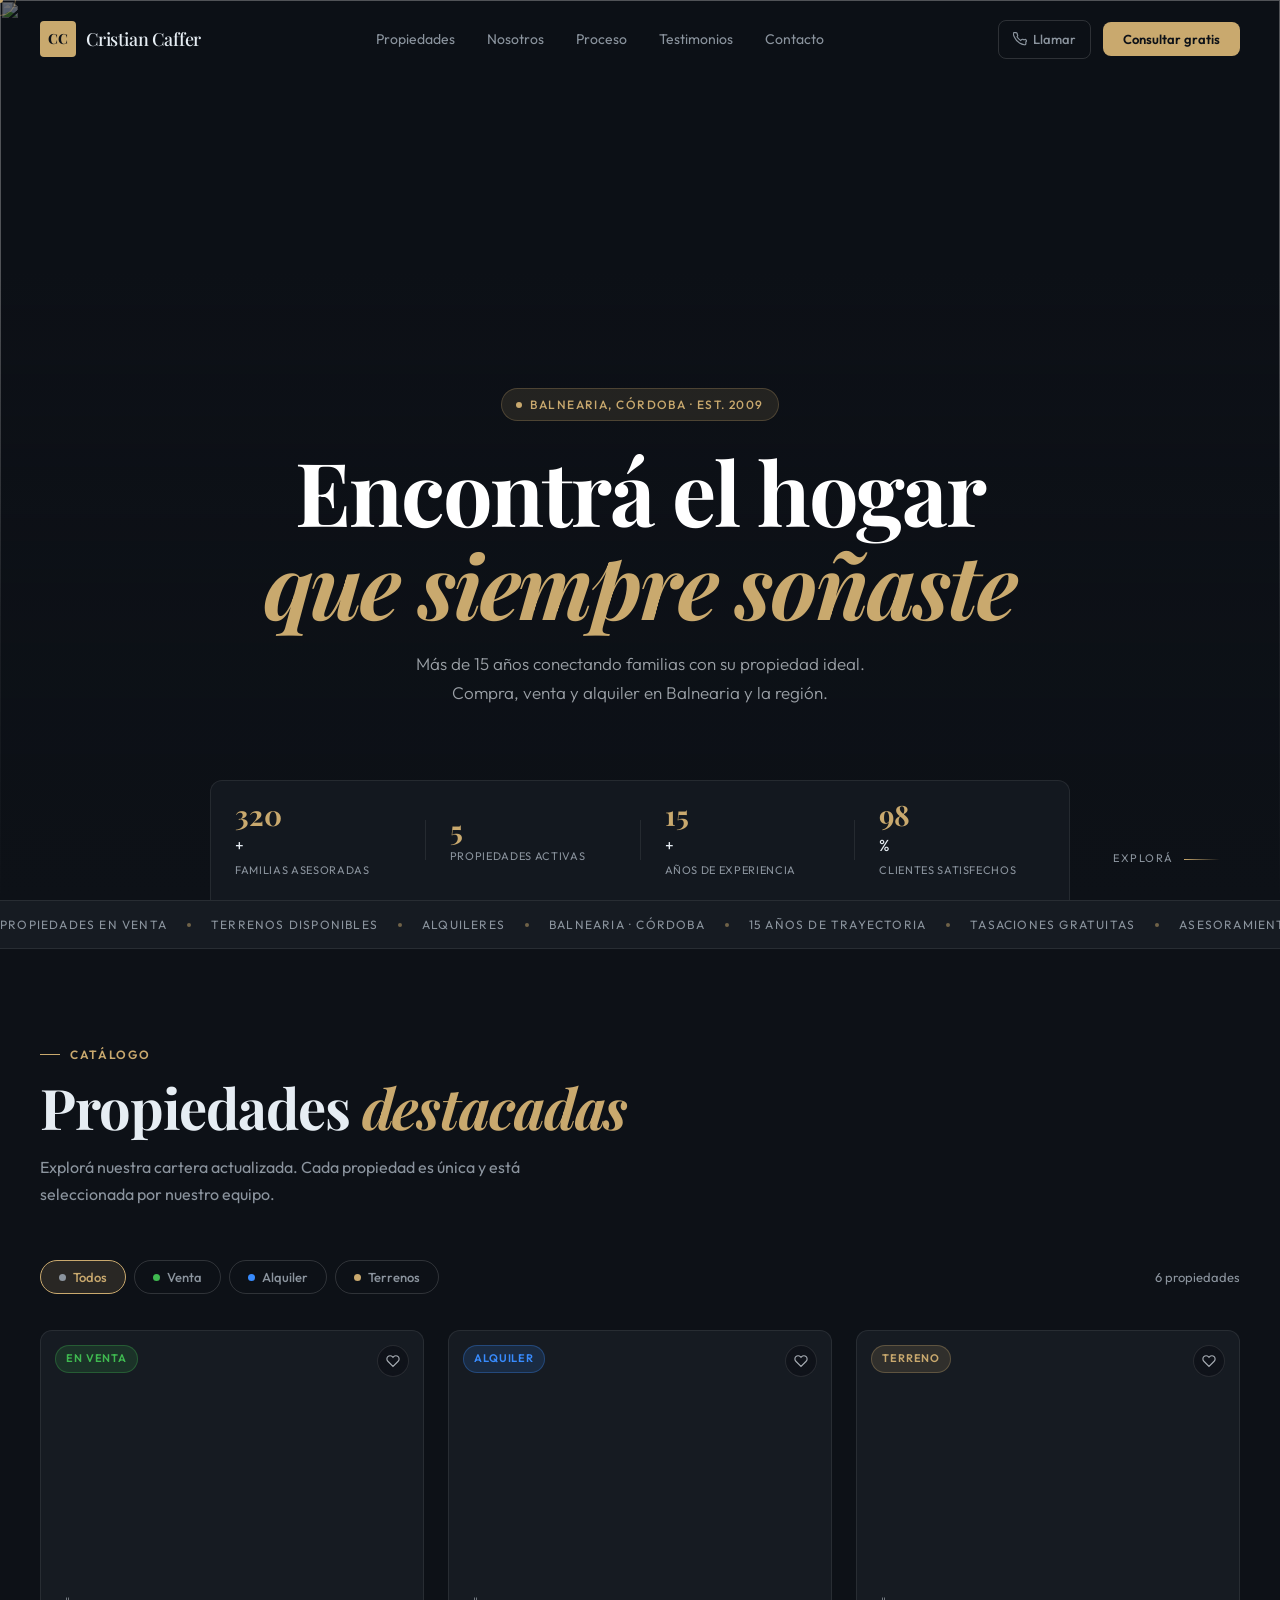
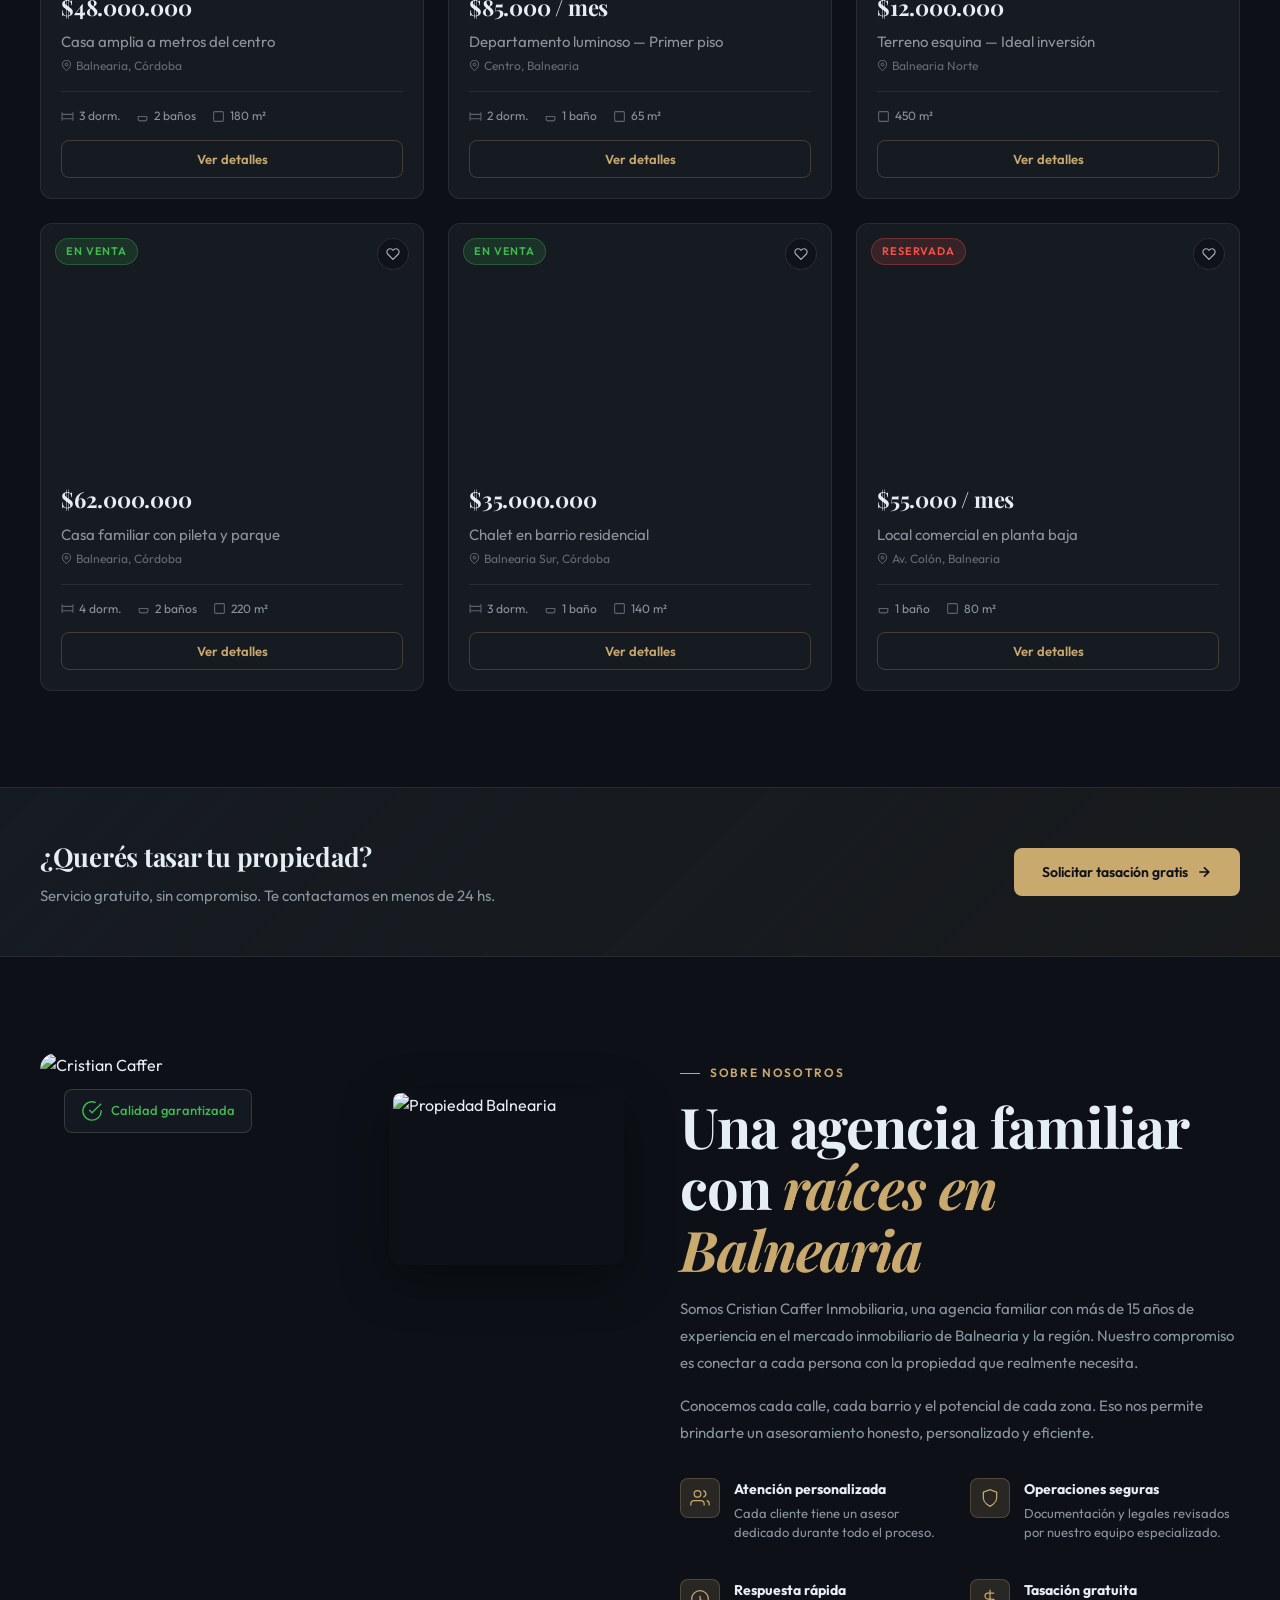
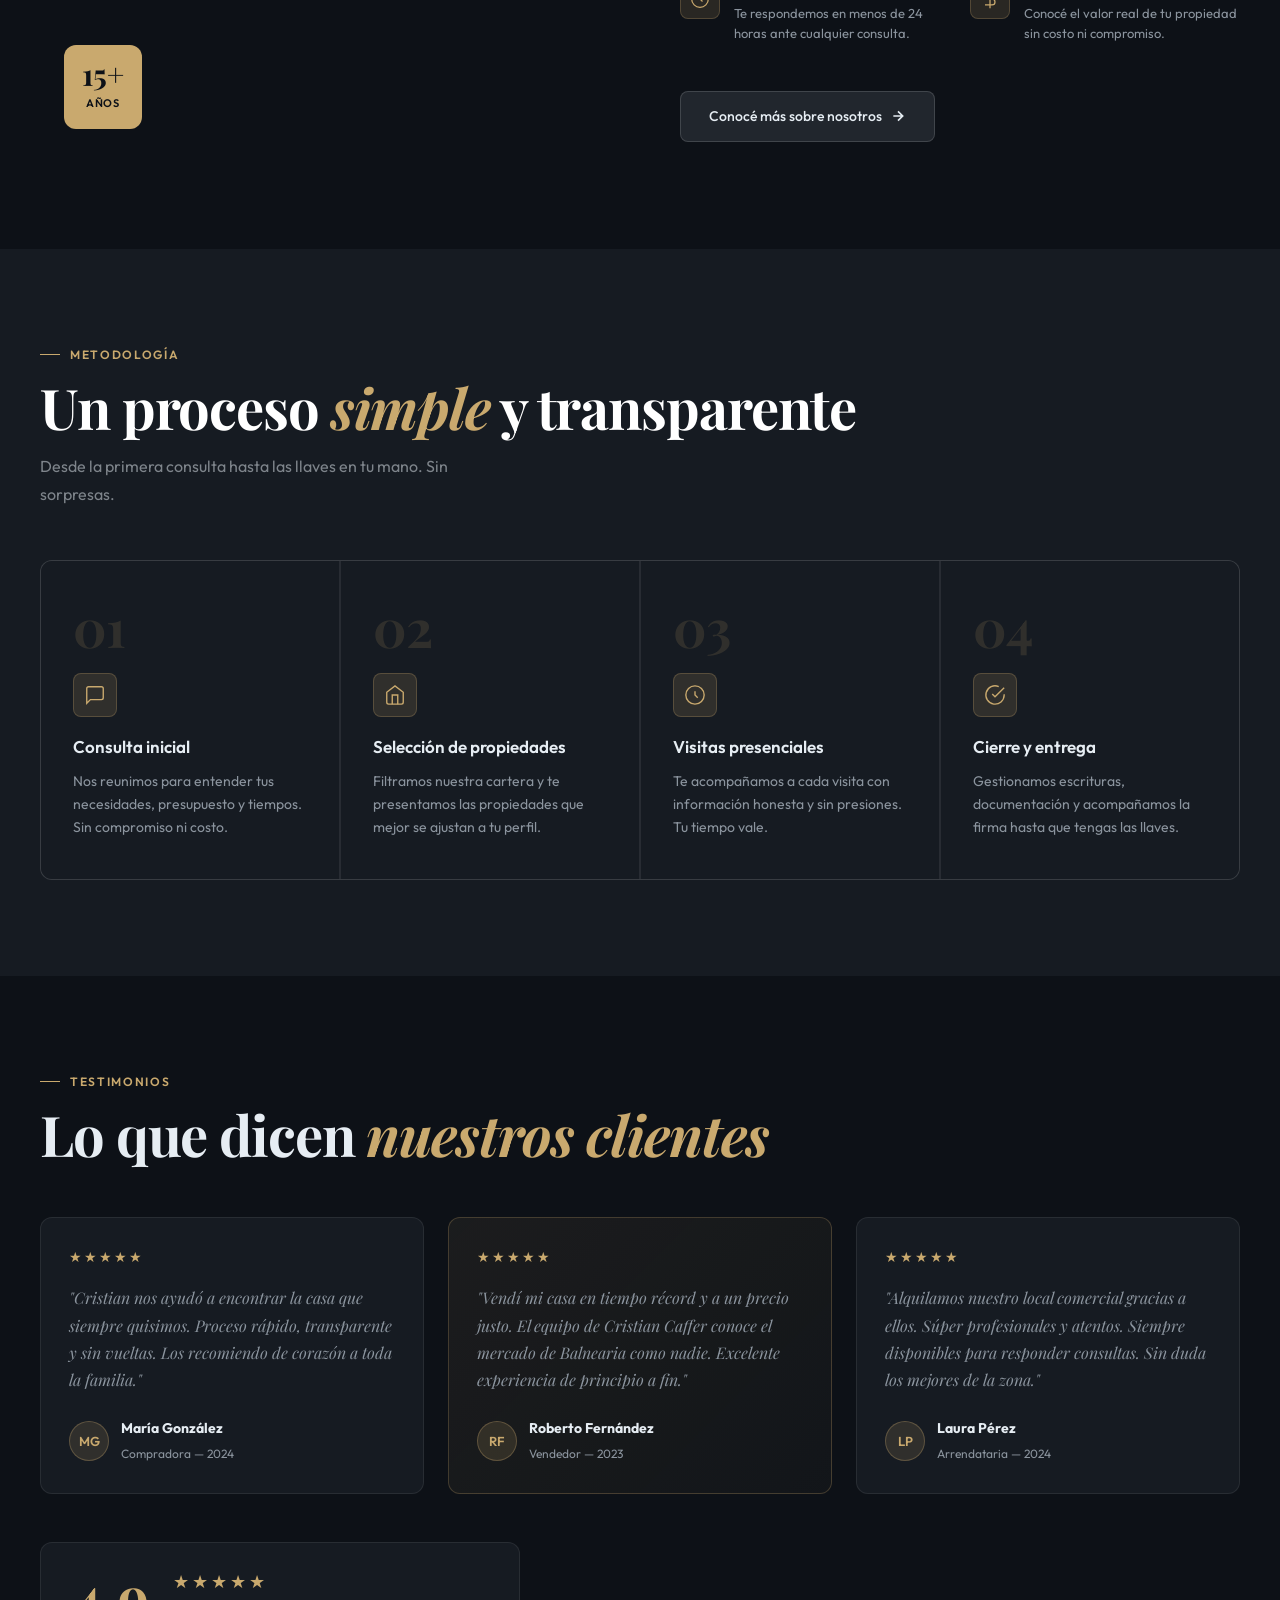
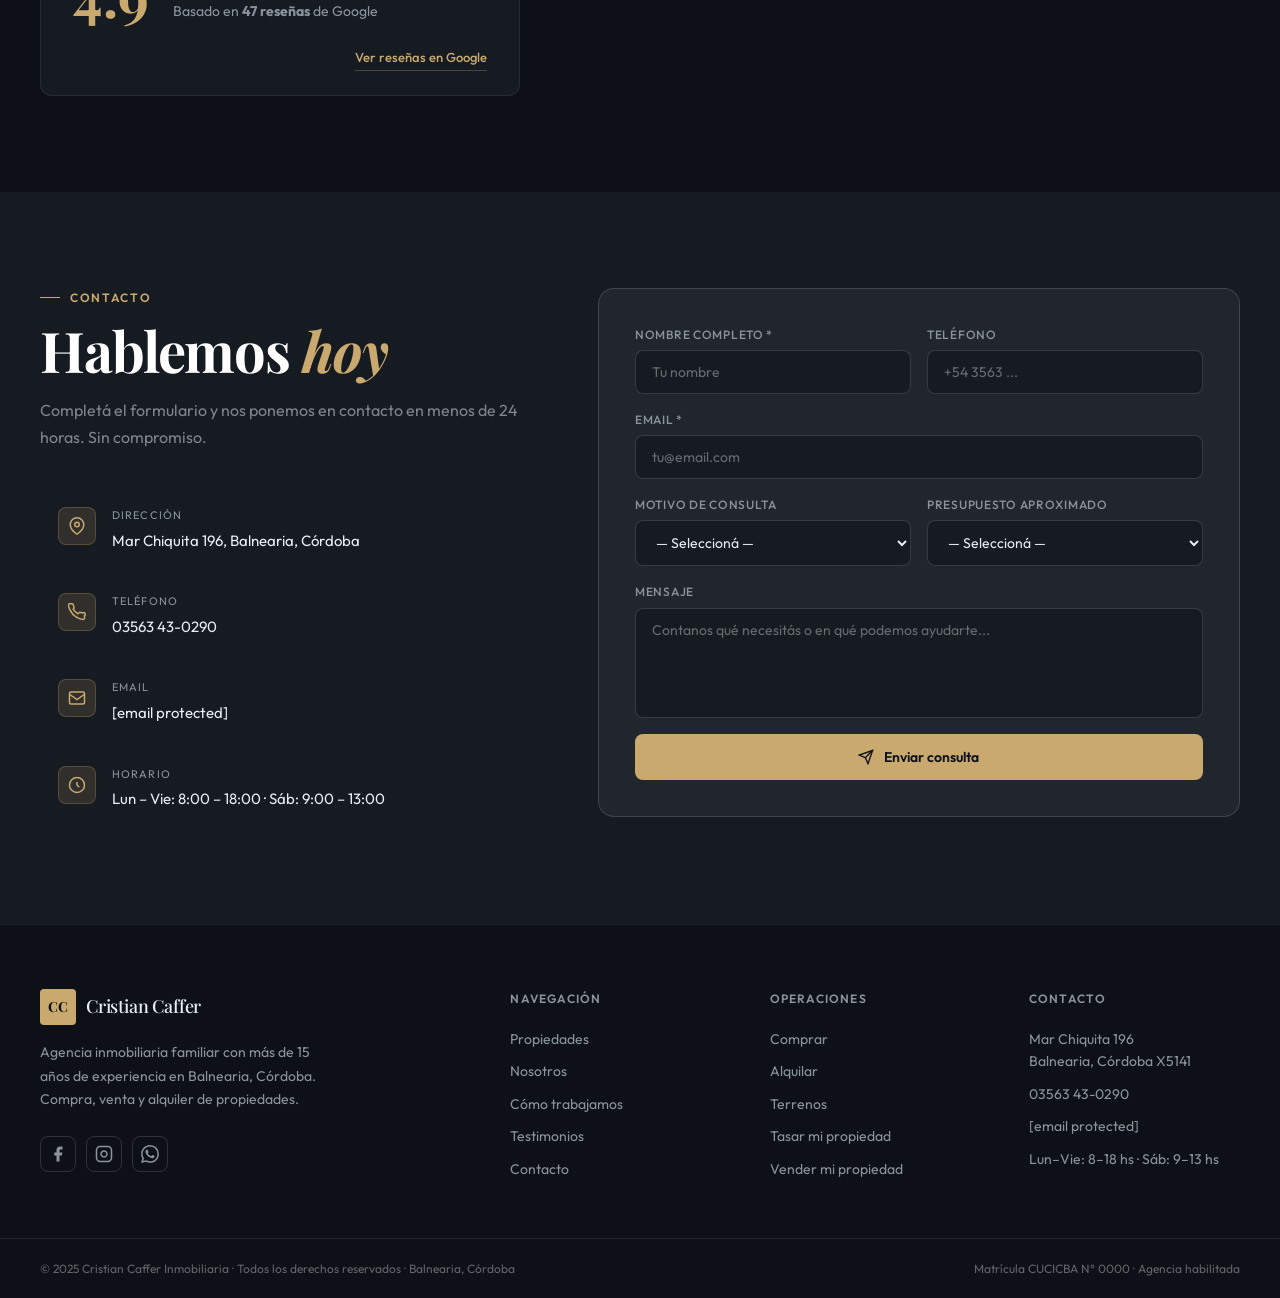
==== commit ba83f43d: "comit" ====
--- a/index.html
+++ b/index.html
@@ -535,4 +535,4 @@
 
   <script src="app.js"></script>
 </body>
-</html>
+</html>
--- a/styles.css
+++ b/styles.css
@@ -1213,4 +1213,4 @@
   .prop-table-row { grid-template-columns: 50px 1fr auto; }
   .ptr-badge, .ptr-price { display: none; }
   .cta-band-content { flex-direction: column; }
-}
+}
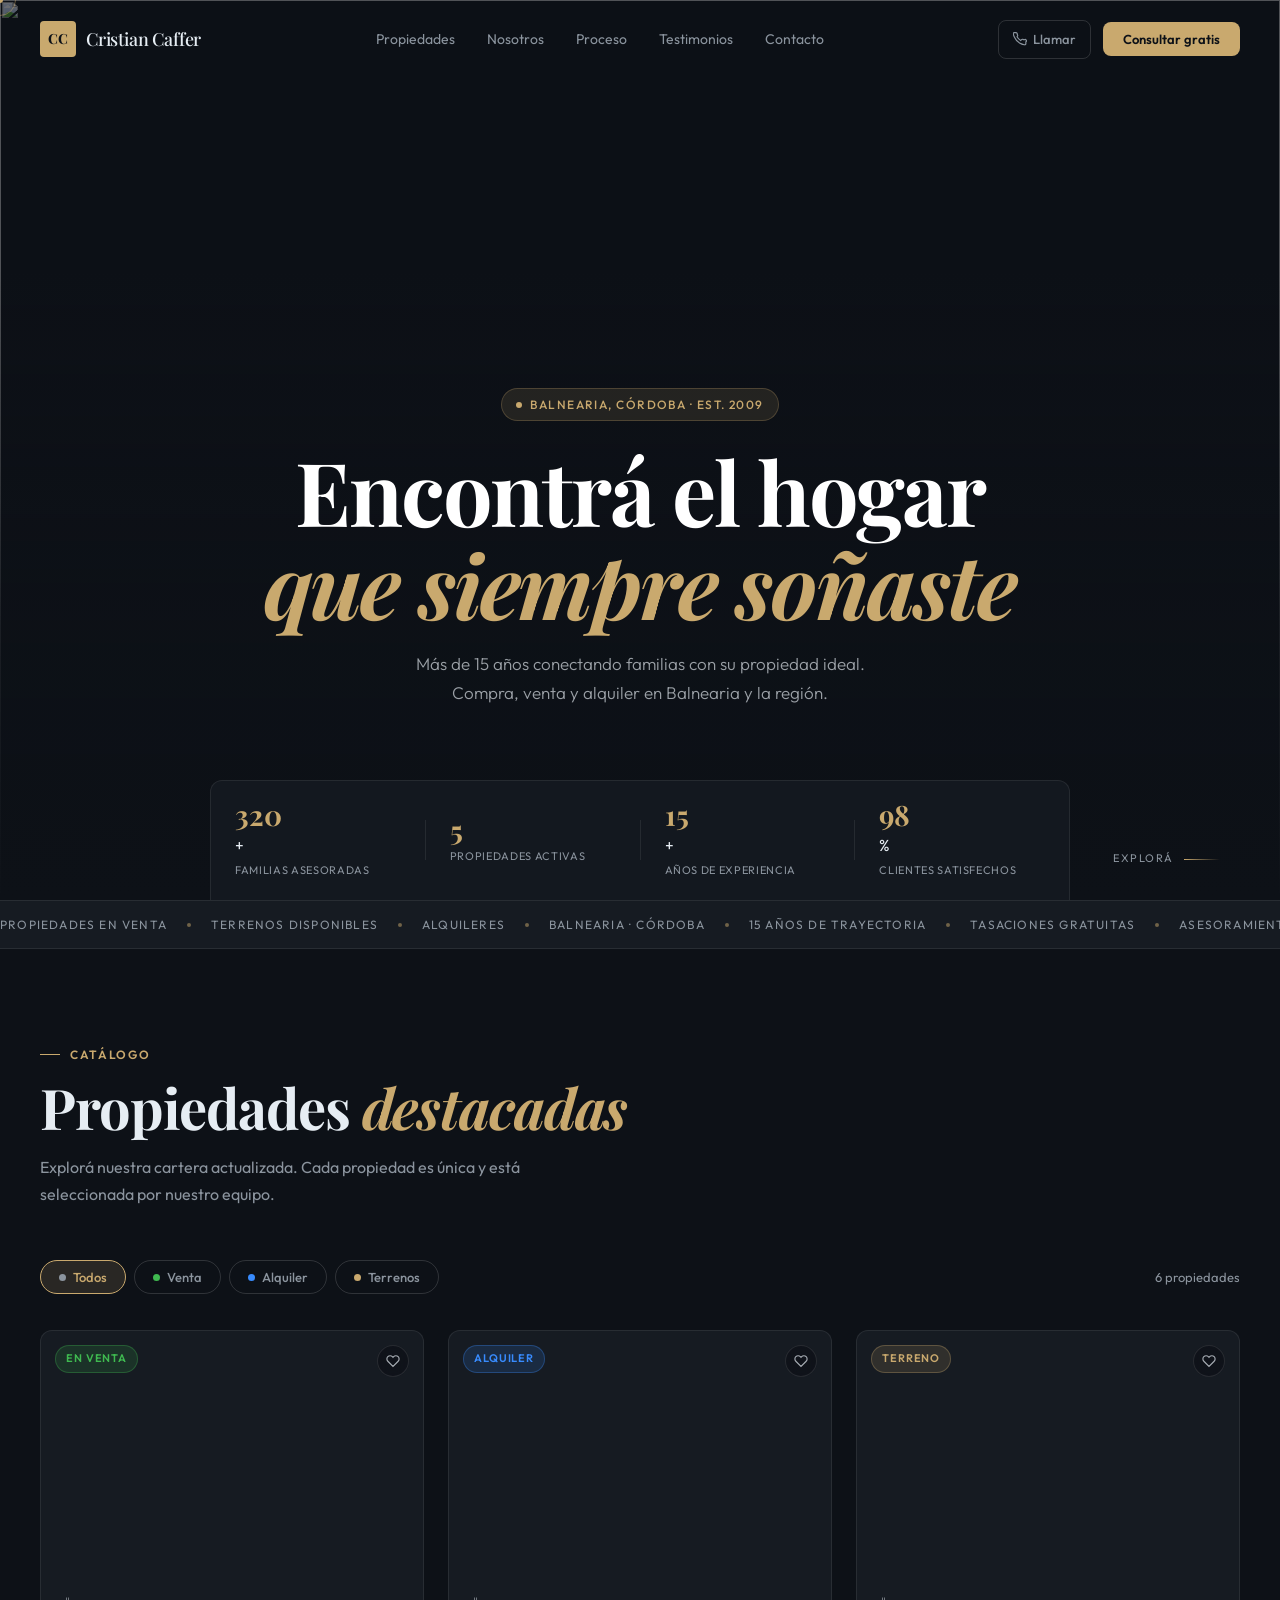
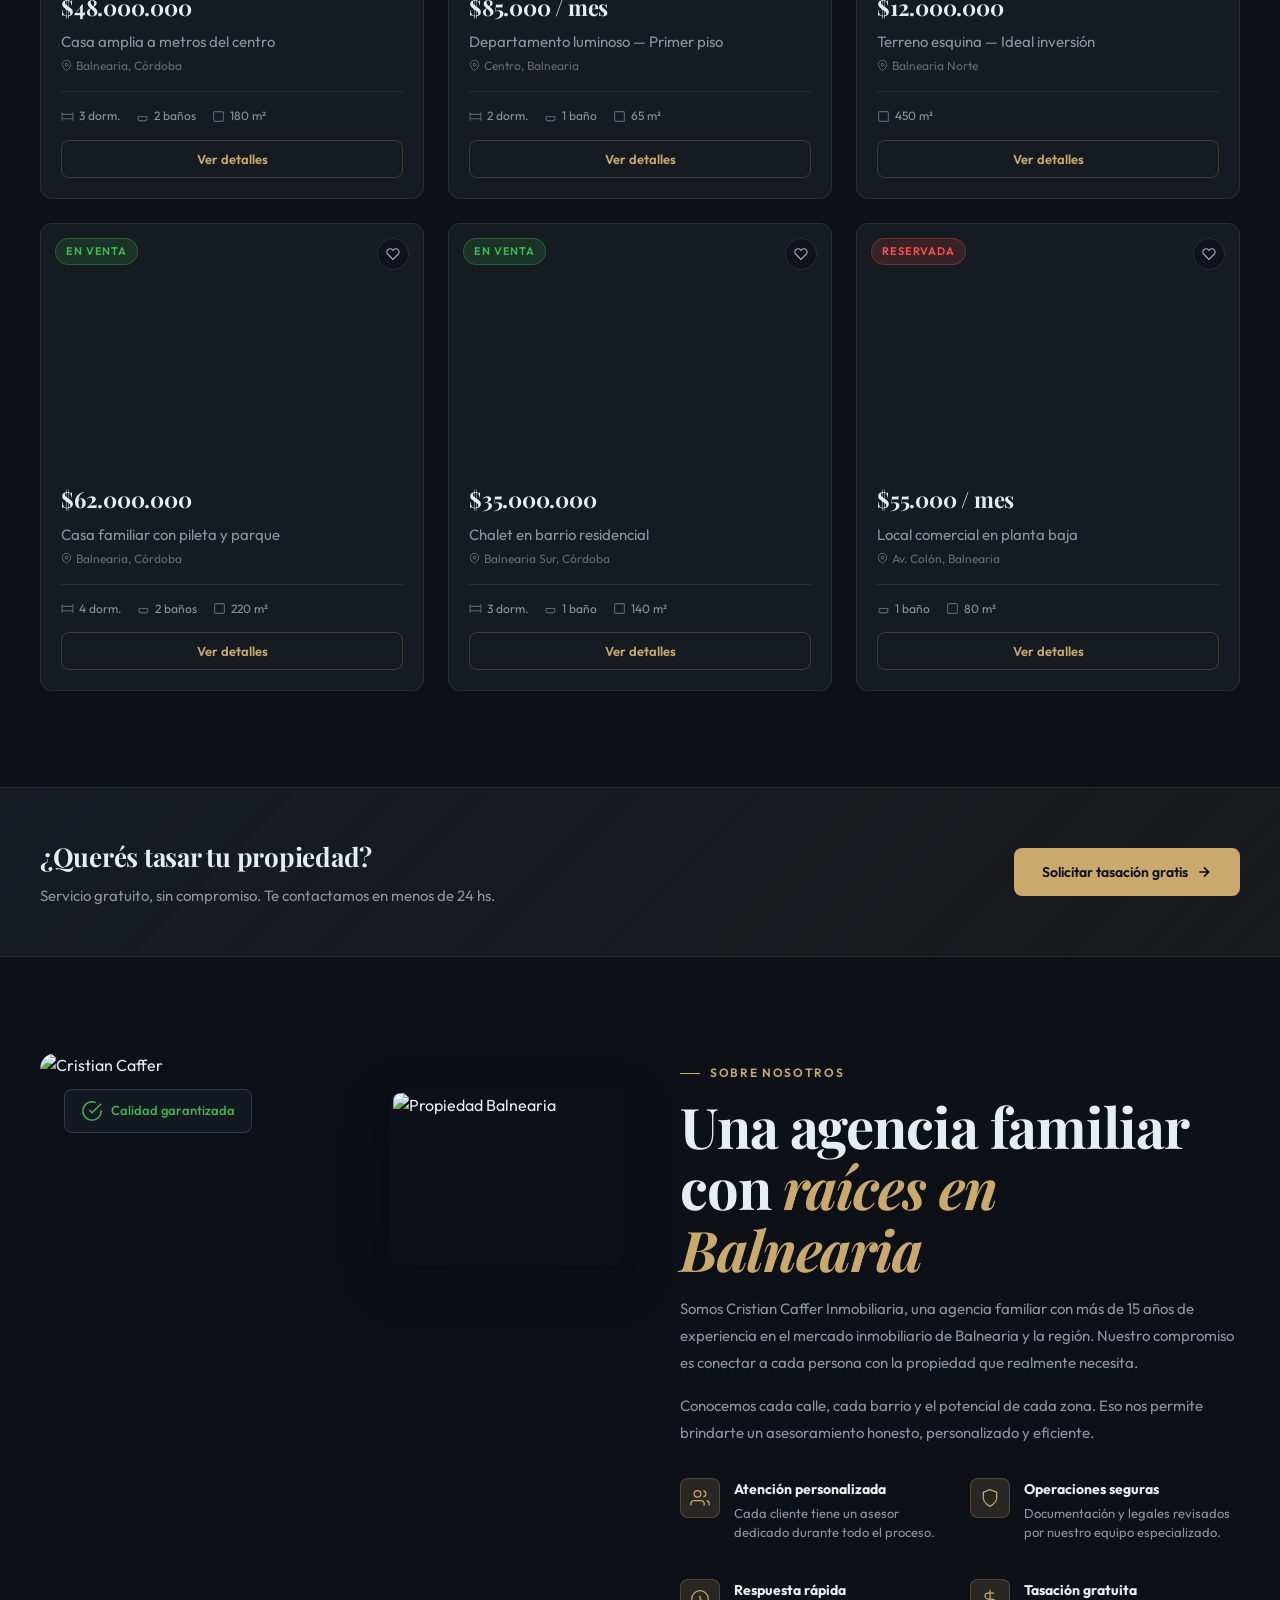
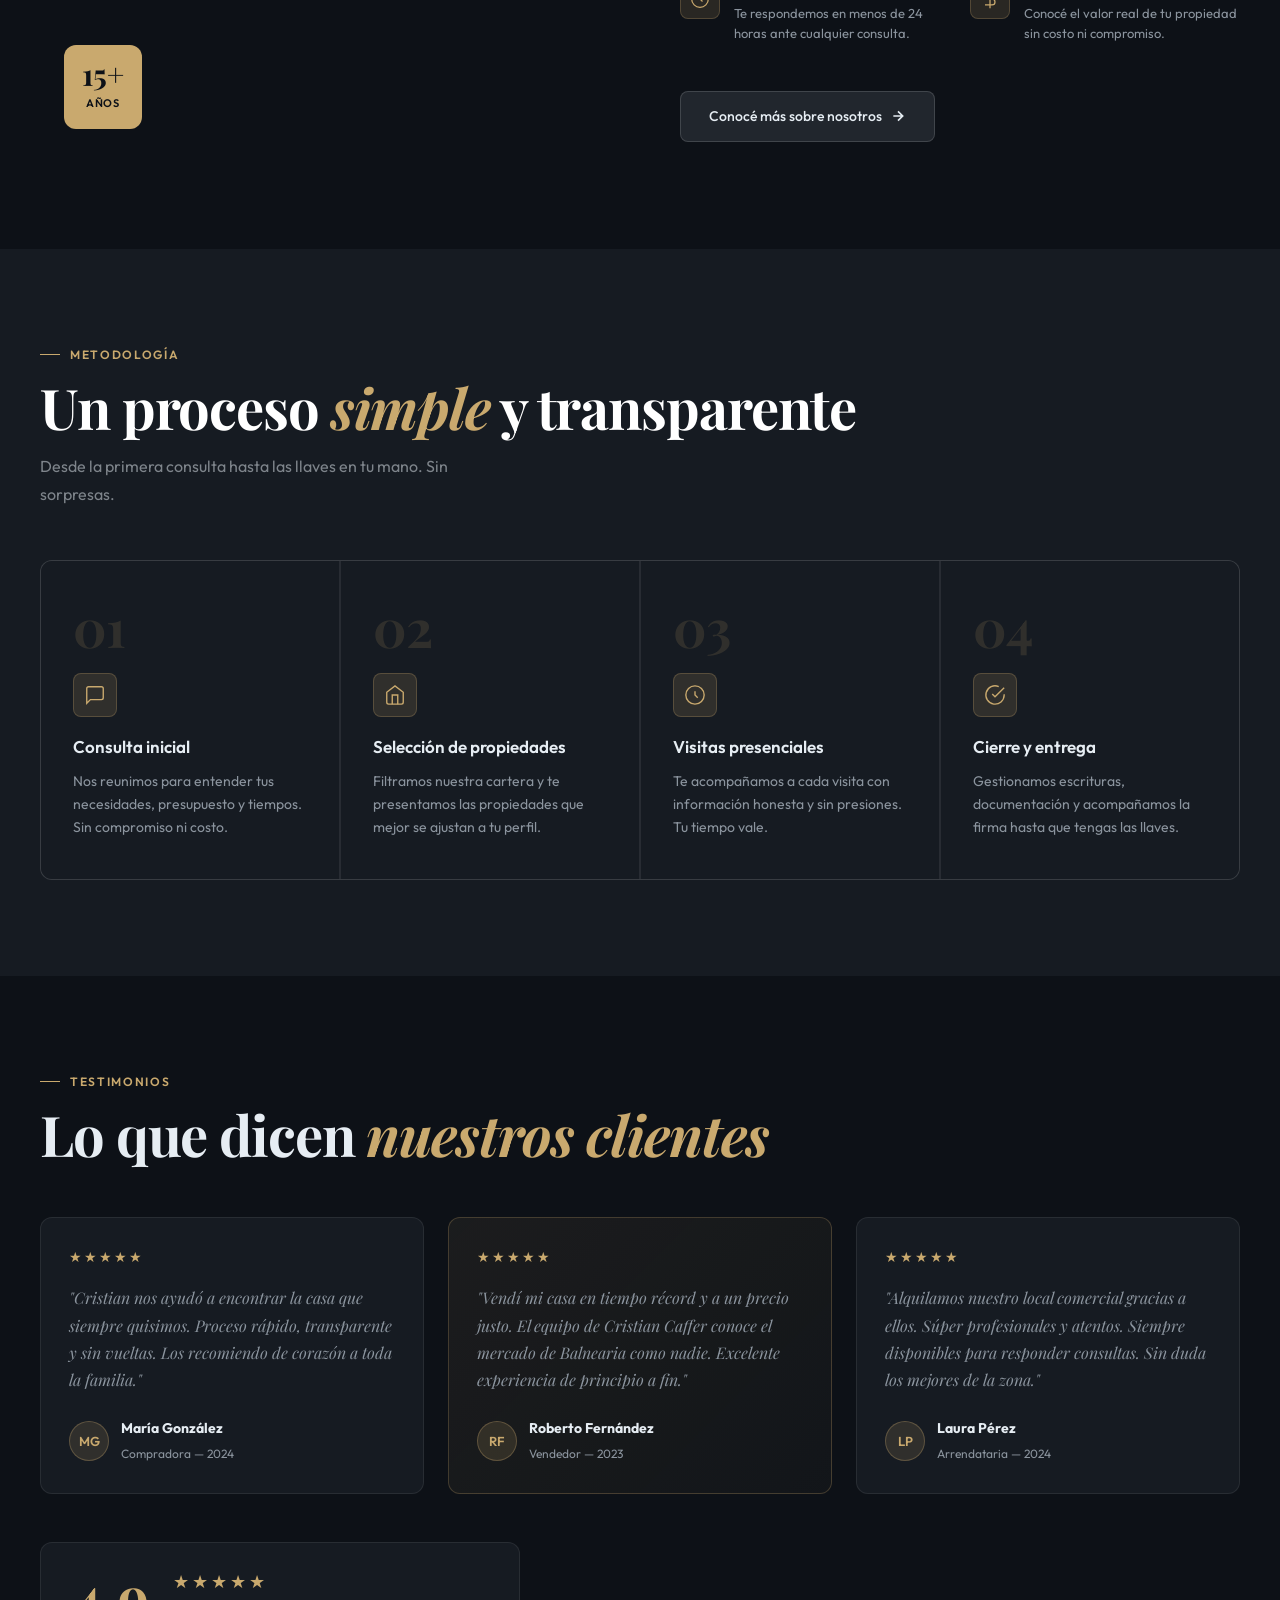
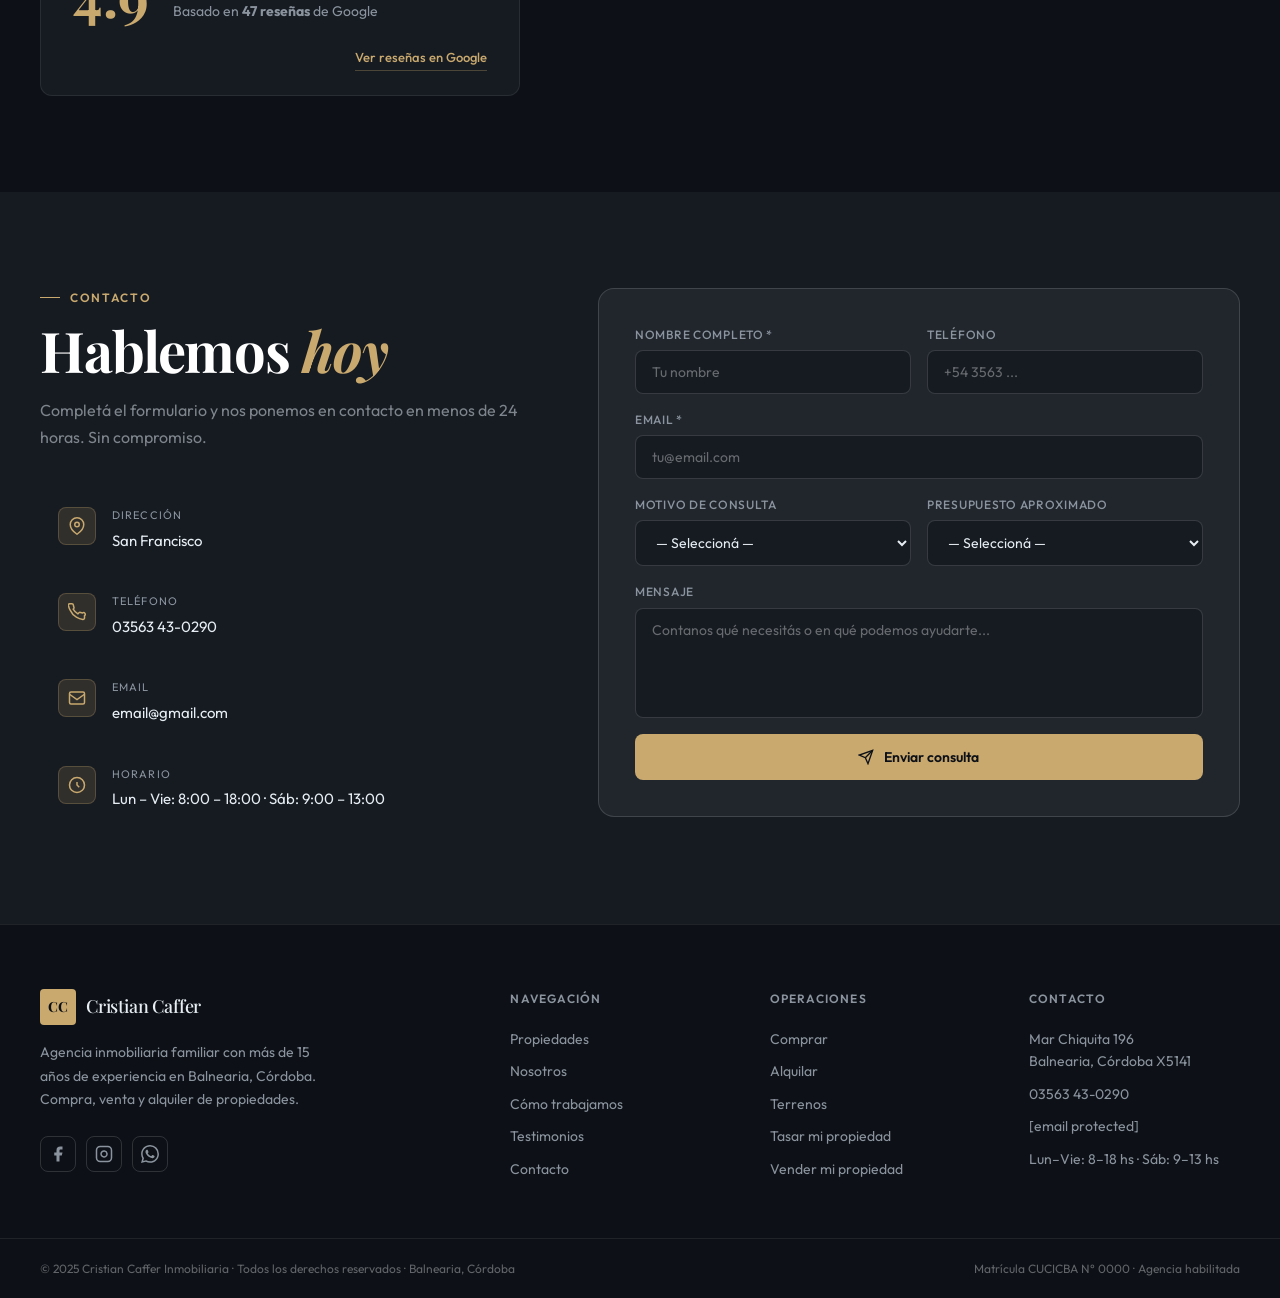
==== commit 277e1977: "Commit Santi 1" ====
--- a/index.html
+++ b/index.html
@@ -375,7 +375,7 @@
             </div>
             <div>
               <span class="cd-label">Dirección</span>
-              <span class="cd-value">Mar Chiquita 196, Balnearia, Córdoba</span>
+              <span class="cd-value">San Francisco</span>
             </div>
           </a>
           <a href="tel:035634330290" class="cd-item">
@@ -393,7 +393,7 @@
             </div>
             <div>
               <span class="cd-label">Email</span>
-              <span class="cd-value"><span class="__cf_email__" data-cfemail="274e4941486744554e54534e46494446414142550944484a094655">[email&#160;protected]</span></span>
+              <span class="cd-value"><span class="__cf_email__" data-cfemail="274e4941486744554e54534e46494446414142550944484a094655">email@gmail.com</span></span>
             </div>
           </a>
           <div class="cd-item">
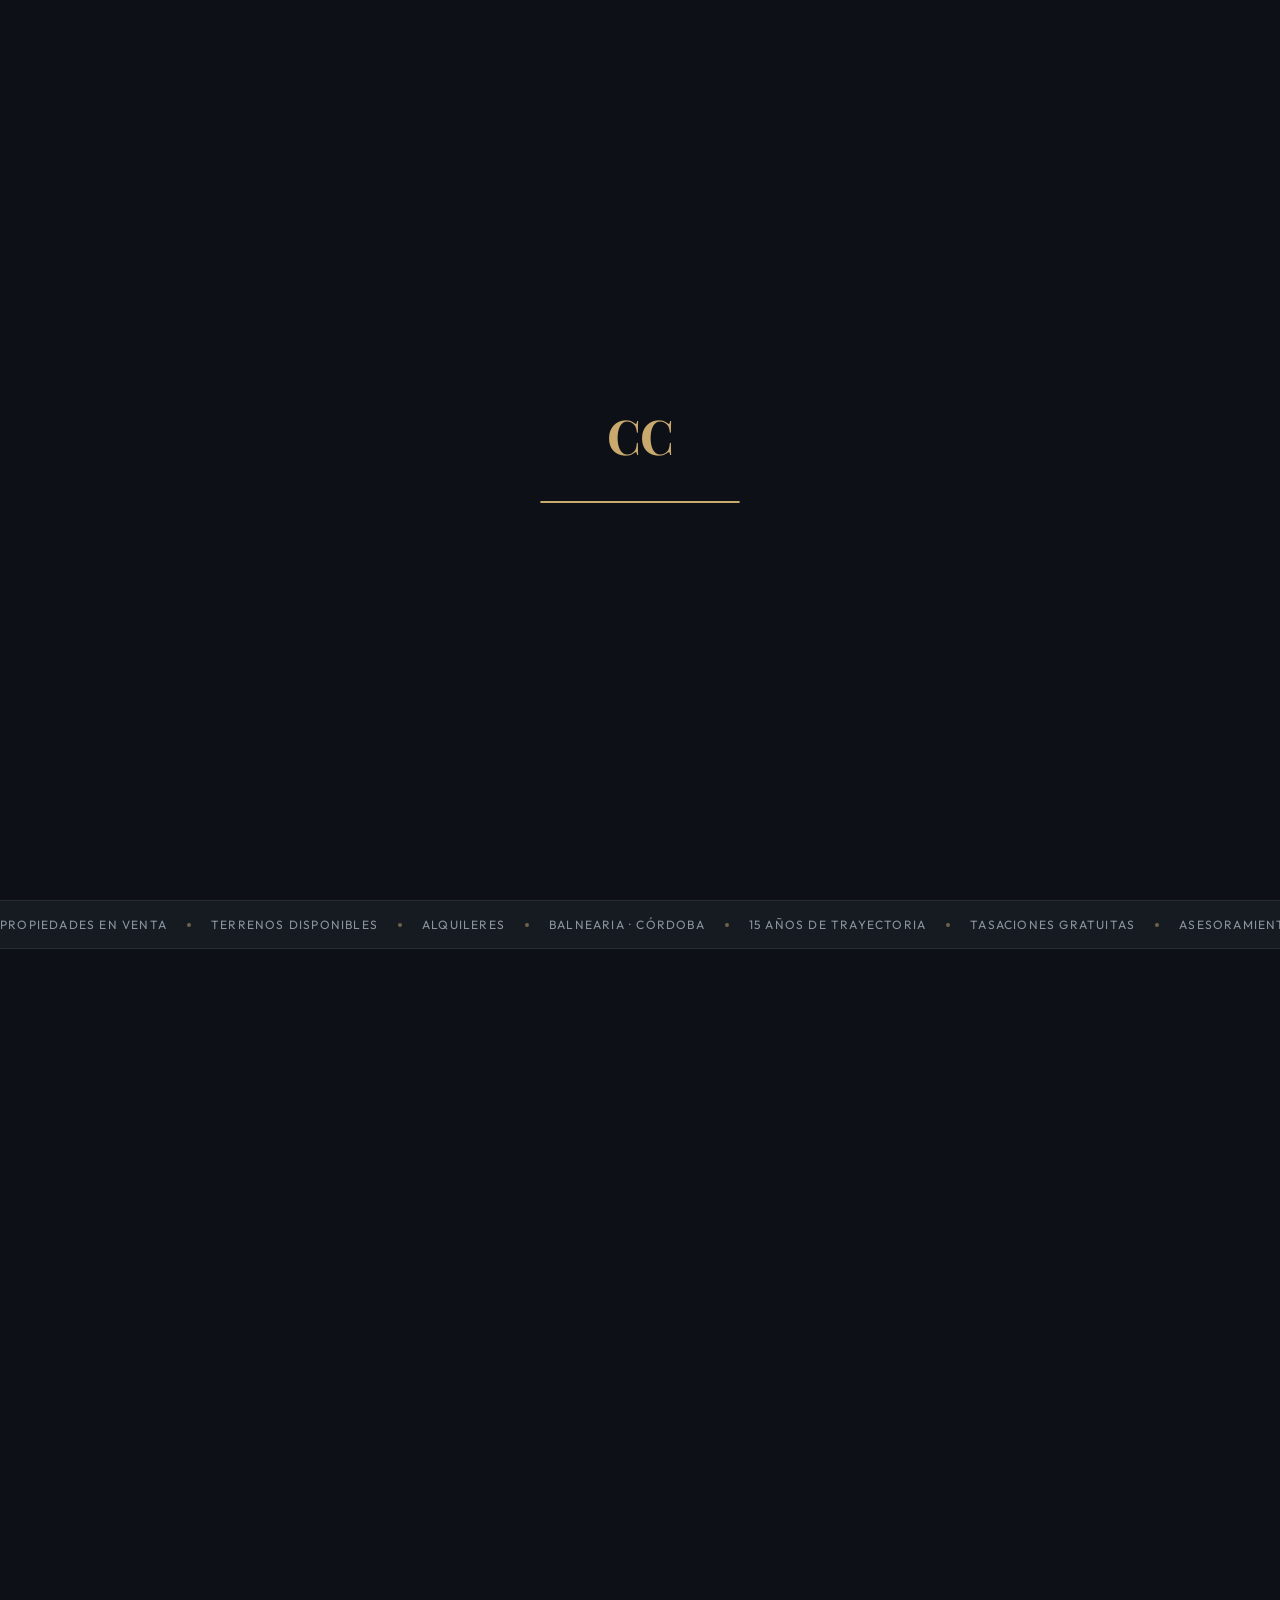
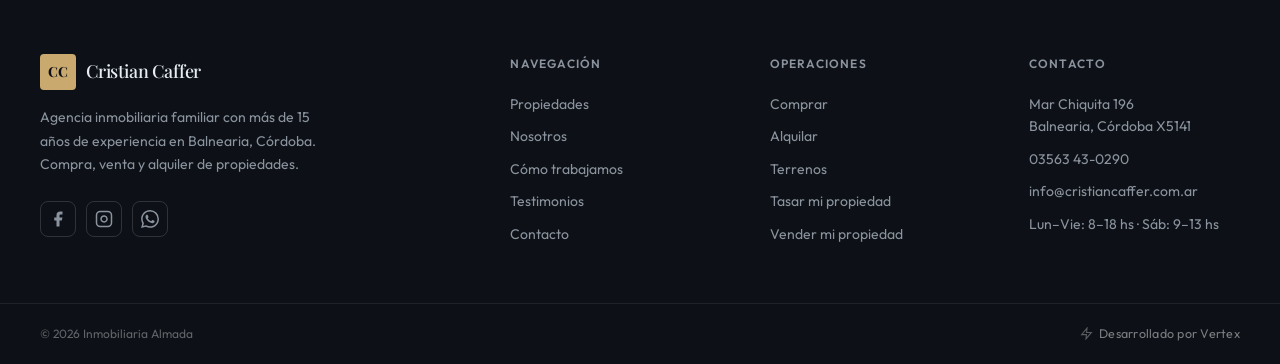
==== commit 24116417: "commit 01" ====
--- a/index.html
+++ b/index.html
@@ -8,6 +8,41 @@
   <link rel="preconnect" href="https://fonts.googleapis.com" />
   <link href="https://fonts.googleapis.com/css2?family=Playfair+Display:ital,wght@0,400;0,500;0,700;1,400;1,700&family=Outfit:wght@300;400;500;600&display=swap" rel="stylesheet" />
   <link rel="stylesheet" href="styles.css" />
+  <style>
+    /* ═══ MODAL MEJORADO ═══ */
+    .prop-modal { max-width: 920px !important; width: 92vw !important; padding: 0 !important; overflow: hidden; border-radius: 18px !important; }
+    .pm-layout { display: grid; grid-template-columns: 1fr 1fr; min-height: 520px; }
+    .pm-img-panel { position: relative; overflow: hidden; }
+    .pm-img-panel img { width: 100%; height: 100%; object-fit: cover; display: block; transition: transform .5s ease; }
+    .pm-img-panel:hover img { transform: scale(1.04); }
+    .pm-img-overlay { position: absolute; top: 16px; left: 16px; }
+    .pm-info-panel { display: flex; flex-direction: column; padding: 36px 32px 32px; background: var(--surface, #1a1a1a); overflow-y: auto; max-height: 90vh; }
+    .pm-info-top { margin-bottom: 24px; }
+    .pm-price { font-family: 'Playfair Display', serif; font-size: 2rem; font-weight: 700; color: var(--gold, #c9a96e); line-height: 1.1; margin-bottom: 8px; }
+    .pm-title { font-size: 1.15rem; font-weight: 600; color: var(--text, #fff); margin-bottom: 10px; line-height: 1.4; }
+    .pm-loc { display: flex; align-items: center; gap: 6px; font-size: .85rem; color: var(--text-muted, #aaa); }
+    .pm-stats-row { display: grid; grid-template-columns: repeat(4, 1fr); gap: 10px; margin-bottom: 22px; }
+    .pm-stat-box { background: rgba(255,255,255,.05); border: 1px solid rgba(255,255,255,.08); border-radius: 12px; padding: 12px 8px; display: flex; flex-direction: column; align-items: center; gap: 4px; text-align: center; }
+    .pm-stat-box svg { color: var(--gold, #c9a96e); opacity: .8; margin-bottom: 2px; }
+    .pm-stat-n { font-size: 1.1rem; font-weight: 700; color: var(--text, #fff); line-height: 1; }
+    .pm-stat-l { font-size: .7rem; color: var(--text-muted, #aaa); text-transform: uppercase; letter-spacing: .05em; }
+    .pm-desc { font-size: .88rem; color: var(--text-muted, #bbb); line-height: 1.7; margin-bottom: 24px; flex: 1; }
+    .pm-wa-btn { display: flex; align-items: center; justify-content: center; gap: 10px; background: #25d366; color: #fff; font-weight: 600; font-size: .95rem; padding: 14px 20px; border-radius: 12px; text-decoration: none; transition: background .2s, transform .15s; margin-top: auto; }
+    .pm-wa-btn:hover { background: #1ebe5d; transform: translateY(-1px); }
+    @media (max-width: 680px) {
+      .pm-layout { grid-template-columns: 1fr; }
+      .pm-img-panel { height: 240px; }
+      .pm-info-panel { padding: 24px 20px 24px; }
+      .pm-stats-row { grid-template-columns: repeat(2, 1fr); }
+      .pm-price { font-size: 1.6rem; }
+    }
+
+    /* ═══ FOOTER VERTEX ═══ */
+    .footer-vertex { display: inline-flex; align-items: center; gap: 6px; color: rgba(255,255,255,.45); font-size: .78rem; text-decoration: none; transition: color .2s; letter-spacing: .02em; }
+    .footer-vertex svg { opacity: .7; transition: opacity .2s; }
+    .footer-vertex:hover { color: var(--gold, #c9a96e); }
+    .footer-vertex:hover svg { opacity: 1; }
+  </style>
 </head>
 <body>
 
@@ -24,10 +59,14 @@
   <!-- ═══ NAVBAR ═══ -->
   <header id="navbar">
     <div class="nav-inner">
-      <a href="#" class="nav-logo">
-        <span class="logo-mark">CC</span>
+      <a href="#" class="nav-logo" onclick="document.getElementById('logo-upload').click();return false;" title="Clic para cambiar el logo">
+        <span class="logo-mark" id="logo-mark">
+          <img id="logo-img" src="" alt="Logo" style="display:none;height:36px;width:auto;border-radius:4px;object-fit:contain;" />
+          <span id="logo-cc">CC</span>
+        </span>
         <span class="logo-text">Cristian Caffer</span>
       </a>
+      <input type="file" id="logo-upload" accept="image/*" style="display:none" onchange="handleLogoUpload(event)" />
       <nav class="nav-links">
         <a href="#propiedades">Propiedades</a>
         <a href="#nosotros">Nosotros</a>
@@ -74,7 +113,6 @@
         Más de 15 años conectando familias con su propiedad ideal.<br>
         Compra, venta y alquiler en Balnearia y la región.
       </p>
-
     </div>
 
     <!-- Stats ticker -->
@@ -366,7 +404,7 @@
       <div class="contact-left reveal-up">
         <div class="section-eyebrow light">Contacto</div>
         <h2 class="section-title light">Hablemos <em>hoy</em></h2>
-        <p class="section-sub light">Completá el formulario y nos ponemos en contacto en menos de 24 horas. Sin compromiso.</p>
+        <p class="section-sub light">Completá el formulario y te redirigimos a WhatsApp para hablar directo con nosotros.</p>
 
         <div class="contact-details">
           <a href="https://maps.google.com/?q=Mar+Chiquita+196+Balnearia+Cordoba" target="_blank" class="cd-item">
@@ -387,13 +425,17 @@
               <span class="cd-value">03563 43-0290</span>
             </div>
           </a>
-          <a href="/cdn-cgi/l/email-protection#a0c9cec6cfe0c3d2c9d3d4c9c1cec3c1c6c6c5d28ec3cfcd8ec1d2" class="cd-item">
+          <a href="mailto:info@cristiancaffer.com.ar" class="cd-item">
             <div class="cd-icon">
               <svg width="18" height="18" fill="none" stroke="currentColor" stroke-width="2" viewBox="0 0 24 24"><rect x="2" y="4" width="20" height="16" rx="2"/><path d="M22 7l-10 7L2 7"/></svg>
             </div>
             <div>
               <span class="cd-label">Email</span>
+<<<<<<< Updated upstream
               <span class="cd-value"><span class="__cf_email__" data-cfemail="274e4941486744554e54534e46494446414142550944484a094655">email@gmail.com</span></span>
+=======
+              <span class="cd-value">info@cristiancaffer.com.ar</span>
+>>>>>>> Stashed changes
             </div>
           </a>
           <div class="cd-item">
@@ -453,12 +495,12 @@
             <textarea placeholder="Contanos qué necesitás o en qué podemos ayudarte..."></textarea>
           </div>
           <button type="submit" class="cf-submit">
-            <svg width="16" height="16" fill="none" stroke="currentColor" stroke-width="2" viewBox="0 0 24 24"><line x1="22" y1="2" x2="11" y2="13"/><polygon points="22 2 15 22 11 13 2 9 22 2"/></svg>
-            Enviar consulta
+            <svg width="16" height="16" fill="currentColor" viewBox="0 0 24 24"><path d="M17.472 14.382c-.297-.149-1.758-.867-2.03-.967-.273-.099-.471-.148-.67.15-.197.297-.767.966-.94 1.164-.173.199-.347.223-.644.075-.297-.15-1.255-.463-2.39-1.475-.883-.788-1.48-1.761-1.653-2.059-.173-.297-.018-.458.13-.606.134-.133.298-.347.446-.52.149-.174.198-.298.298-.497.099-.198.05-.371-.025-.52-.075-.149-.669-1.612-.916-2.207-.242-.579-.487-.5-.669-.51-.173-.008-.371-.01-.57-.01-.198 0-.52.074-.792.372-.272.297-1.04 1.016-1.04 2.479 0 1.462 1.065 2.875 1.213 3.074.149.198 2.096 3.2 5.077 4.487.709.306 1.262.489 1.694.625.712.227 1.36.195 1.871.118.571-.085 1.758-.719 2.006-1.413.248-.694.248-1.289.173-1.413-.074-.124-.272-.198-.57-.347m-5.421 7.403h-.004a9.87 9.87 0 01-5.031-1.378l-.361-.214-3.741.982.998-3.648-.235-.374a9.86 9.86 0 01-1.51-5.26c.001-5.45 4.436-9.884 9.888-9.884 2.64 0 5.122 1.03 6.988 2.898a9.825 9.825 0 012.893 6.994c-.003 5.45-4.437 9.884-9.885 9.884m8.413-18.297A11.815 11.815 0 0012.05 0C5.495 0 .16 5.335.157 11.892c0 2.096.547 4.142 1.588 5.945L.057 24l6.305-1.654a11.882 11.882 0 005.683 1.448h.005c6.554 0 11.89-5.335 11.893-11.893a11.821 11.821 0 00-3.48-8.413z"/></svg>
+            Enviar por WhatsApp
           </button>
           <div class="cf-success hidden" id="cf-success">
             <svg width="20" height="20" fill="none" stroke="currentColor" stroke-width="2" viewBox="0 0 24 24"><path d="M22 11.08V12a10 10 0 11-5.93-9.14"/><polyline points="22 4 12 14.01 9 11.01"/></svg>
-            ¡Consulta enviada! Te contactamos en menos de 24 horas.
+            ¡Consulta enviada! Abriendo WhatsApp...
           </div>
         </form>
       </div>
@@ -469,8 +511,11 @@
   <footer id="footer">
     <div class="footer-top">
       <div class="footer-brand">
-        <div class="footer-logo">
-          <span class="logo-mark">CC</span>
+        <div class="footer-logo" onclick="document.getElementById('logo-upload').click()" style="cursor:pointer" title="Clic para cambiar el logo">
+          <span class="logo-mark">
+            <img id="footer-logo-img" src="" alt="Logo" style="display:none;height:30px;width:auto;border-radius:4px;object-fit:contain;" />
+            <span id="footer-logo-cc">CC</span>
+          </span>
           <span class="logo-text">Cristian Caffer</span>
         </div>
         <p>Agencia inmobiliaria familiar con más de 15 años de experiencia en Balnearia, Córdoba. Compra, venta y alquiler de propiedades.</p>
@@ -503,16 +548,31 @@
         <a href="#contacto">Vender mi propiedad</a>
       </div>
       <div class="footer-contact-col">
-        <h4>Contacto</h4>
-        <p>Mar Chiquita 196<br>Balnearia, Córdoba X5141</p>
-        <p><a href="tel:035634330290">03563 43-0290</a></p>
-        <p><a href="/cdn-cgi/l/email-protection#91f8fff7fed1f2e3f8e2e5f8f0fff2f0f7f7f4e3bff2fefcbff0e3"><span class="__cf_email__" data-cfemail="036a6d656c4360716a70776a626d6062656566712d606c6e2d6271">[email&#160;protected]</span></a></p>
-        <p class="footer-hours">Lun–Vie: 8–18 hs · Sáb: 9–13 hs</p>
-      </div>
+  <h4>Contacto</h4>
+  <p>
+    <a href="https://maps.google.com/?q=Mar+Chiquita+196+Balnearia+Cordoba" target="_blank" rel="noopener">
+      Mar Chiquita 196<br>Balnearia, Córdoba X5141
+    </a>
+  </p>
+  <p>
+    <a href="https://wa.me/543563430290?text=Hola!%20Quiero%20consultar%20sobre%20una%20propiedad." target="_blank" rel="noopener">
+      03563 43-0290
+    </a>
+  </p>
+  <p>
+    <a href="mailto:info@cristiancaffer.com.ar">
+      info@cristiancaffer.com.ar
+    </a>
+  </p>
+  <p class="footer-hours">Lun–Vie: 8–18 hs · Sáb: 9–13 hs</p>
+</div>
     </div>
     <div class="footer-bottom">
-      <span>© 2025 Cristian Caffer Inmobiliaria · Todos los derechos reservados · Balnearia, Córdoba</span>
-      <span>Matrícula CUCICBA N° 0000 · Agencia habilitada</span>
+      <span>© 2026 Inmobiliaria Almada</span>
+      <a href="https://www.instagram.com/vertexdev.ar/" target="_blank" rel="noopener" class="footer-vertex">
+        <svg width="13" height="13" fill="none" stroke="currentColor" stroke-width="2" viewBox="0 0 24 24"><polygon points="13 2 3 14 12 14 11 22 21 10 12 10 13 2"/></svg>
+        Desarrollado por Vertex
+      </a>
     </div>
   </footer>
 
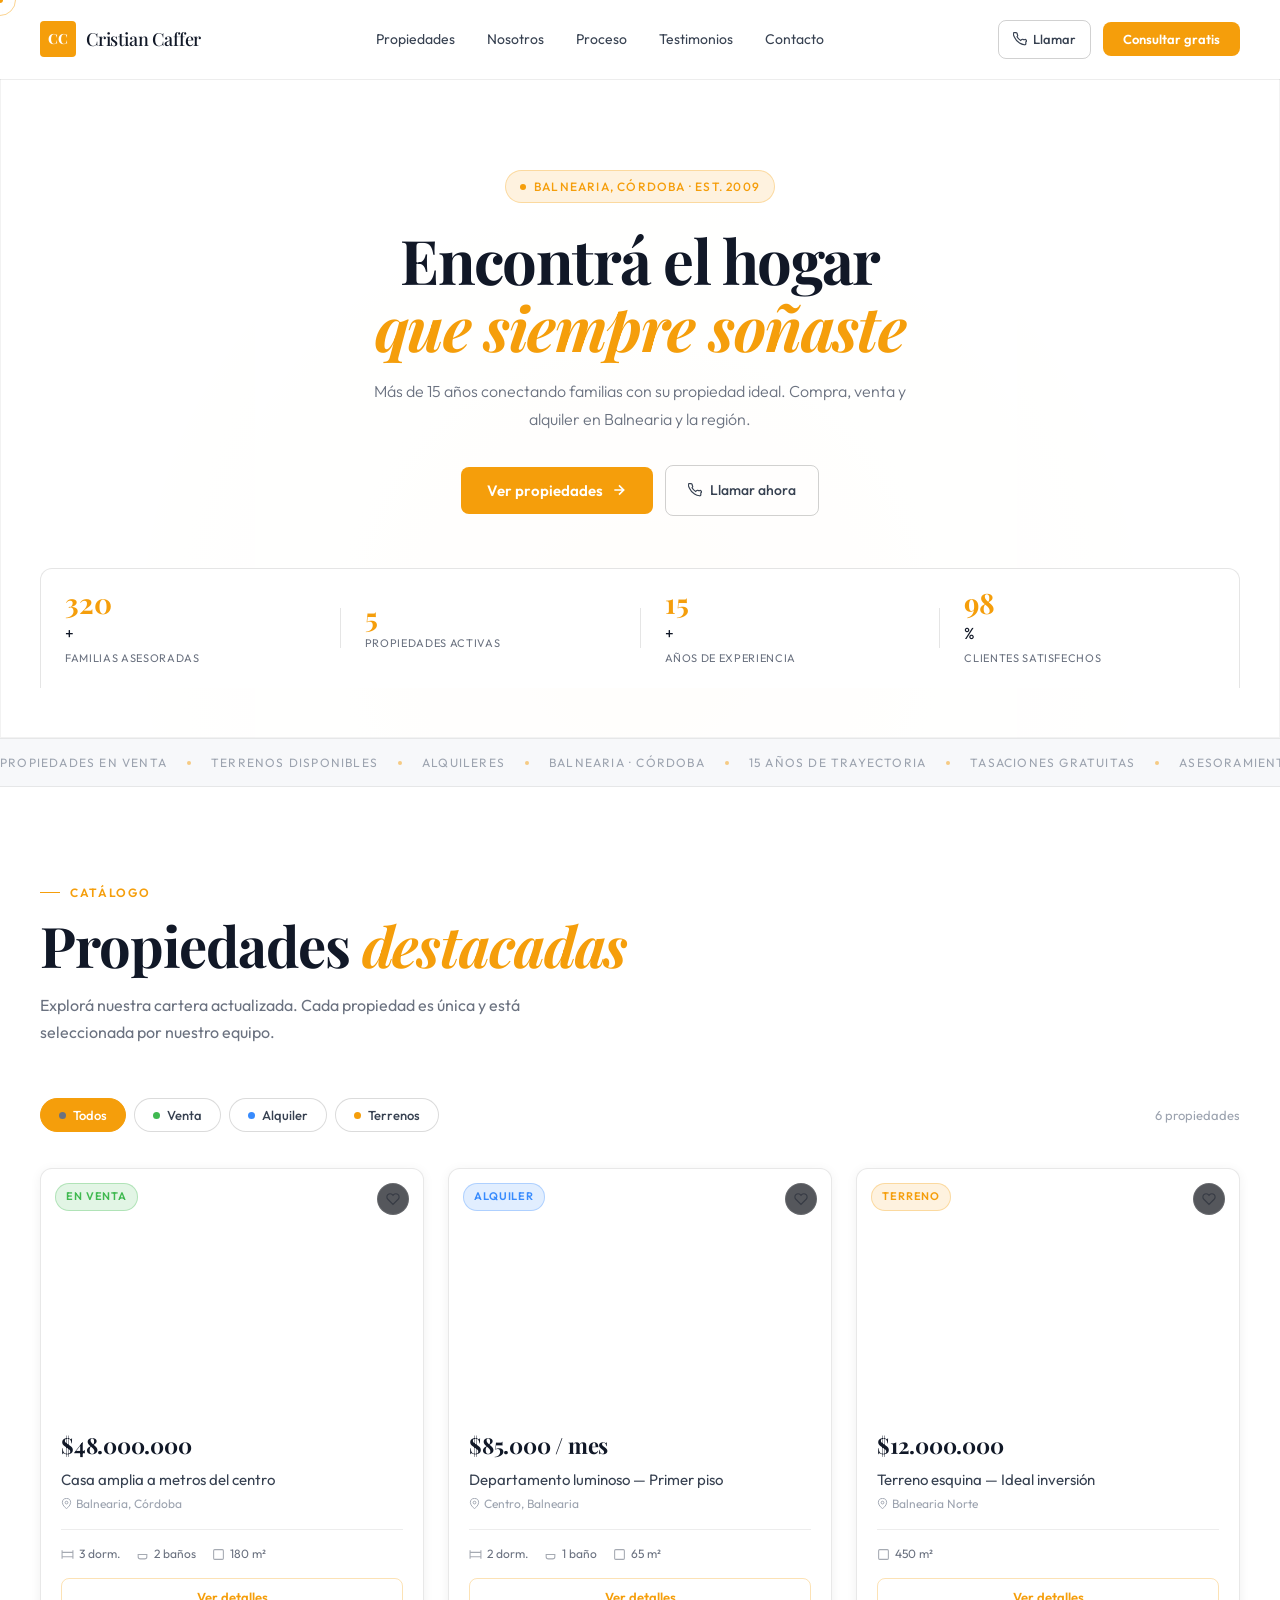
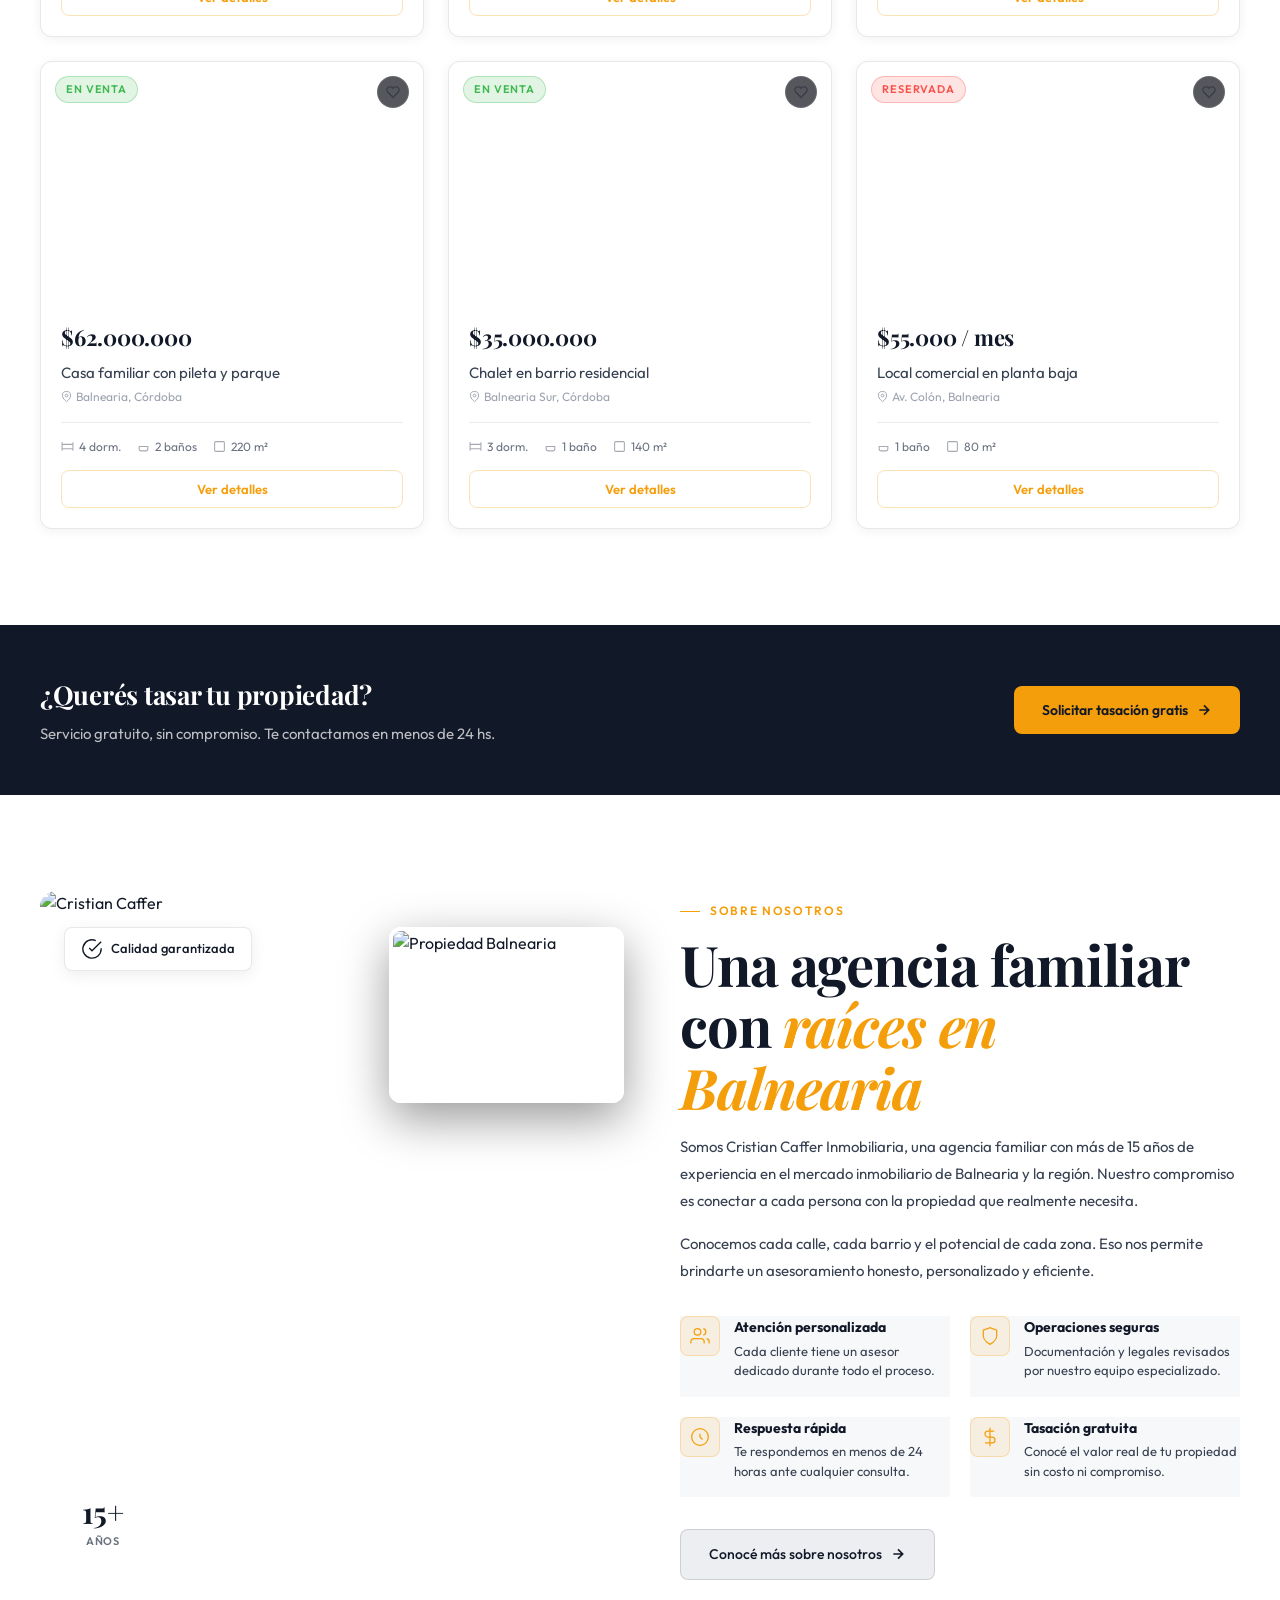
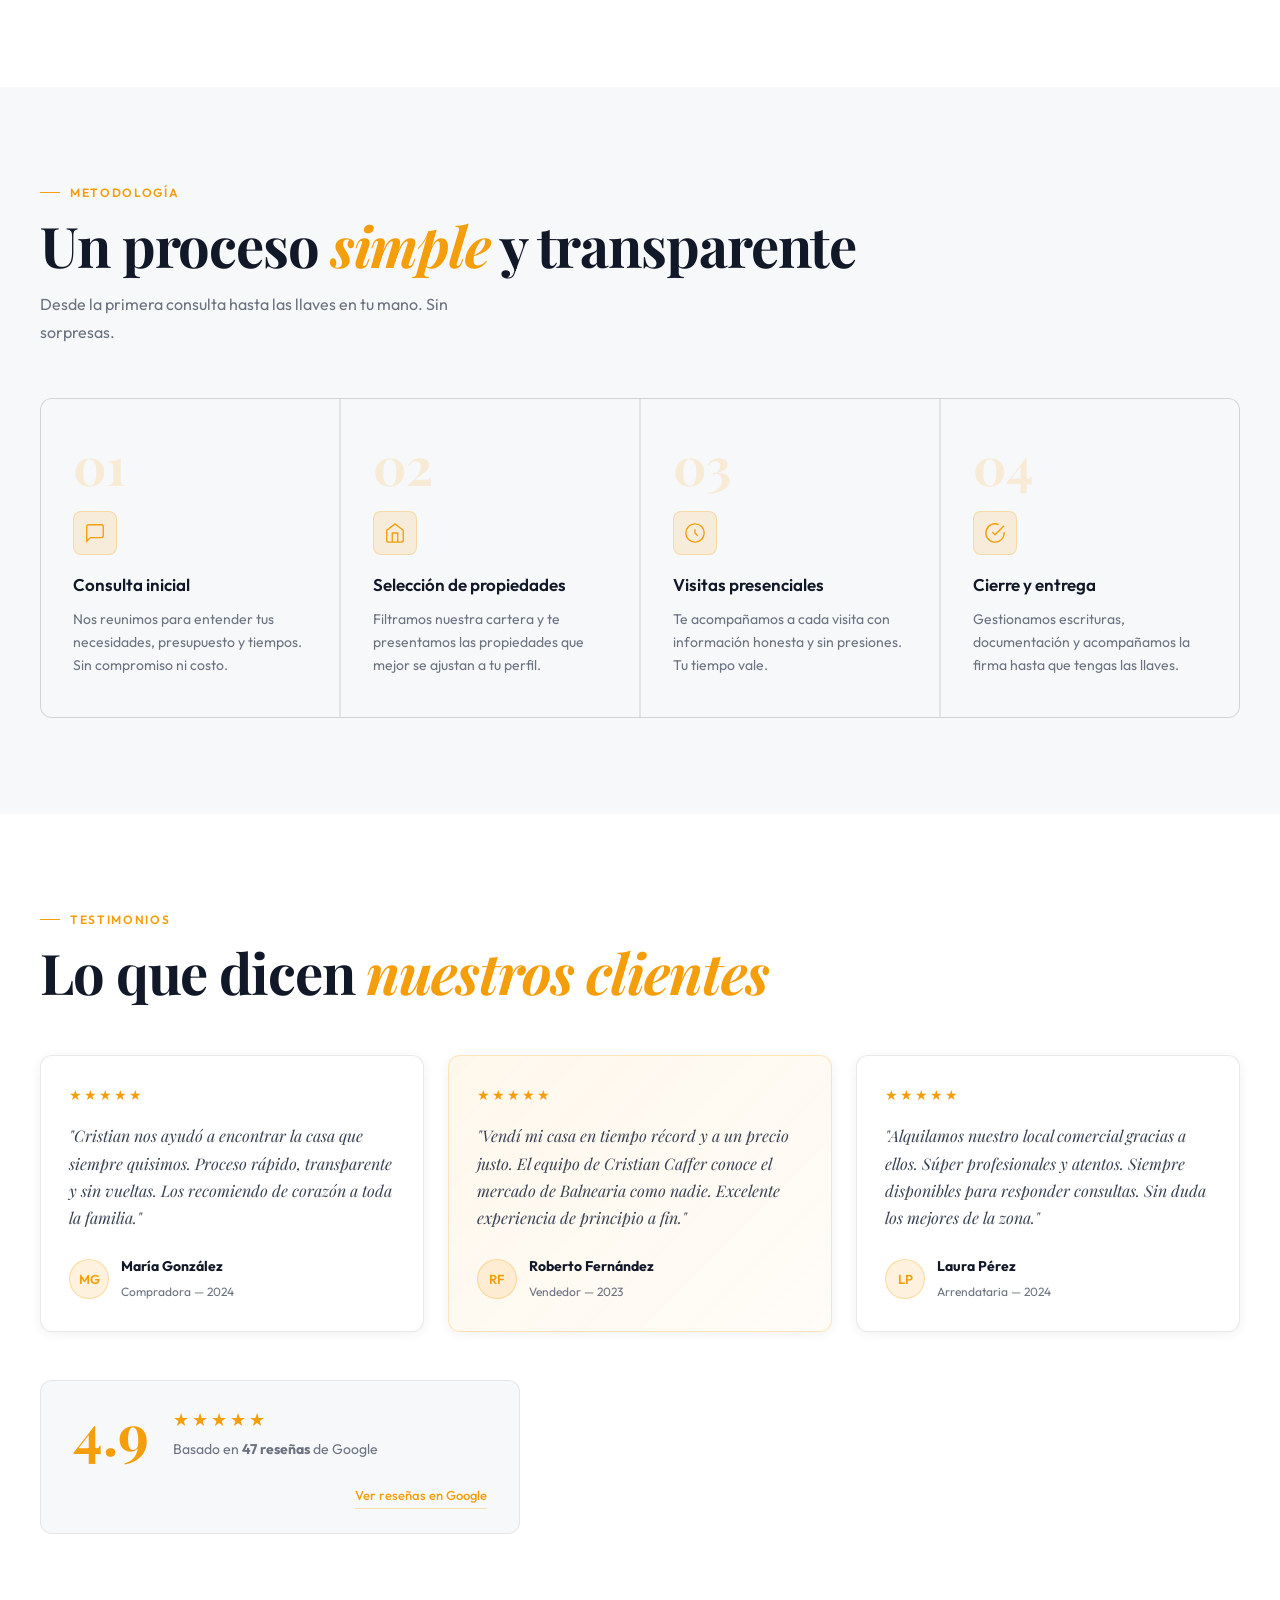
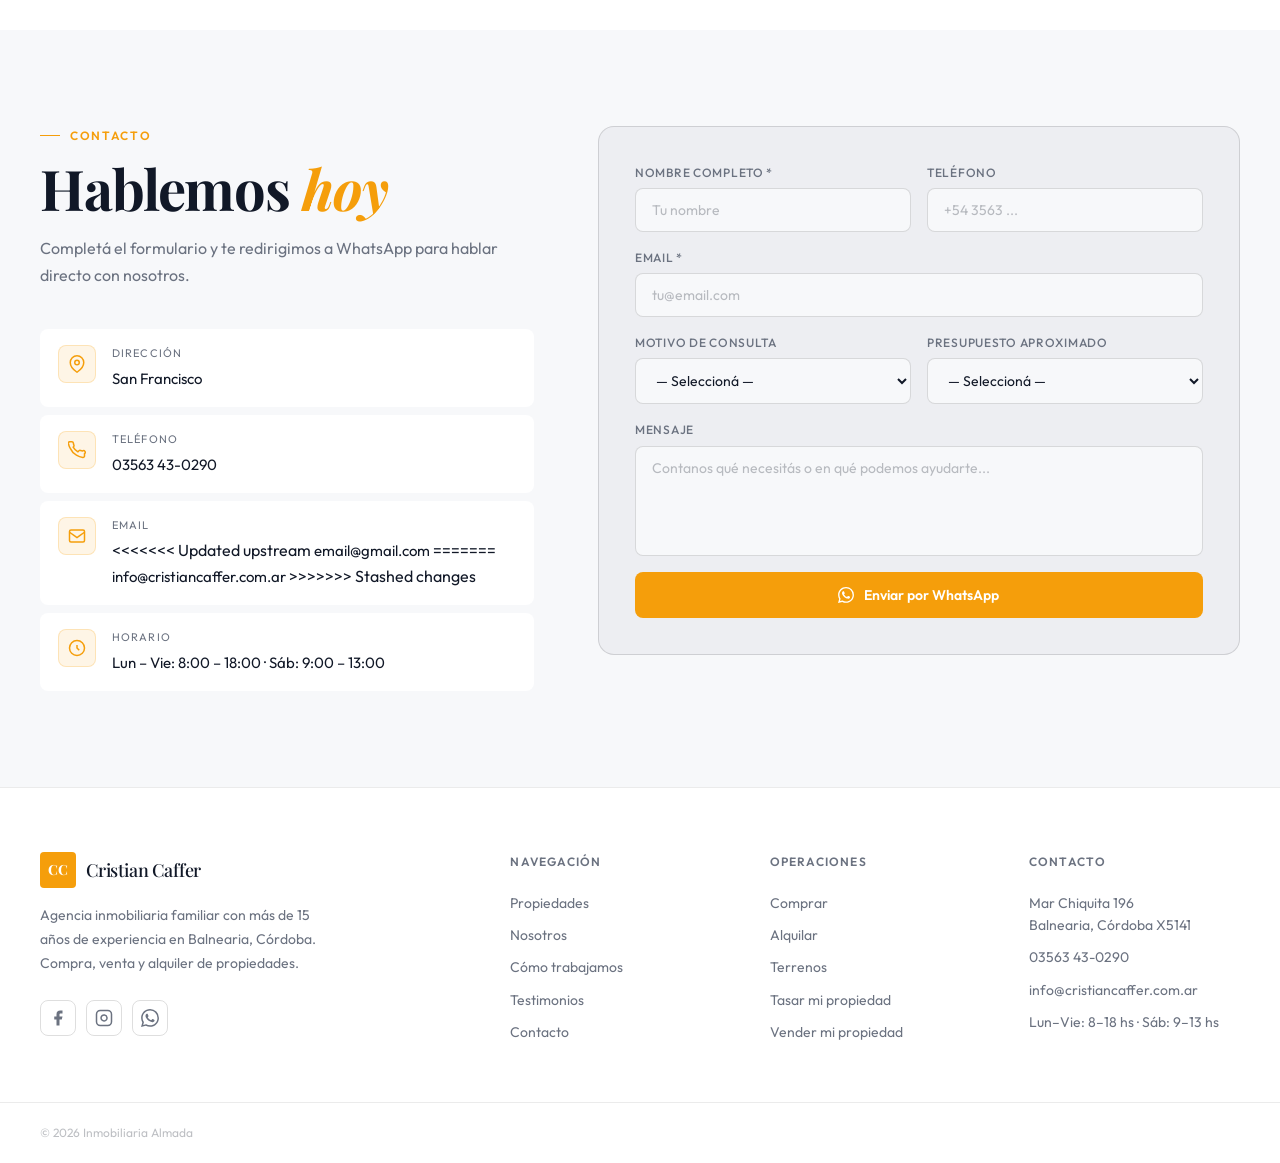
==== commit e5923847: "commit alejo cambio completo de estetica" ====
--- a/index.html
+++ b/index.html
@@ -46,12 +46,6 @@
 </head>
 <body>
 
-  <!-- ═══ LOADER ═══ -->
-  <div id="loader">
-    <div class="loader-logo">CC</div>
-    <div class="loader-bar"><div class="loader-fill"></div></div>
-  </div>
-
   <!-- ═══ CURSOR ═══ -->
   <div id="cursor-dot"></div>
   <div id="cursor-ring"></div>
@@ -59,7 +53,7 @@
   <!-- ═══ NAVBAR ═══ -->
   <header id="navbar">
     <div class="nav-inner">
-      <a href="#" class="nav-logo" onclick="document.getElementById('logo-upload').click();return false;" title="Clic para cambiar el logo">
+      <a href="index.html" class="nav-logo">
         <span class="logo-mark" id="logo-mark">
           <img id="logo-img" src="" alt="Logo" style="display:none;height:36px;width:auto;border-radius:4px;object-fit:contain;" />
           <span id="logo-cc">CC</span>
@@ -97,26 +91,37 @@
 
   <!-- ═══ HERO ═══ -->
   <section id="hero">
-    <div class="hero-bg-wrap">
-      <img src="https://images.unsplash.com/photo-1600585154340-be6161a56a0c?w=1600&q=85" alt="" class="hero-bg-img" id="hero-bg" />
-      <div class="hero-overlay"></div>
-      <div class="hero-gradient"></div>
-    </div>
-
-    <div class="hero-content">
-      <div class="hero-badge reveal-up">Balnearia, Córdoba · Est. 2009</div>
-      <h1 class="hero-h1 reveal-up" style="--d:.1s">
+    <img id="hero-bg" class="hero-bg-img"
+         src="https://images.unsplash.com/photo-1600585154340-be6161a56a0c?w=1600&q=80"
+         alt="" loading="eager" aria-hidden="true" />
+    <div class="hero-bg-overlay"></div>
+    <div class="hero-center reveal-up">
+      <div class="hero-badge">
+        <span class="hero-badge-dot"></span>
+        Balnearia, Córdoba · Est. 2009
+      </div>
+      <h1 class="hero-h1">
         Encontrá el hogar<br>
         <em>que siempre soñaste</em>
       </h1>
-      <p class="hero-sub reveal-up" style="--d:.2s">
-        Más de 15 años conectando familias con su propiedad ideal.<br>
+      <p class="hero-sub">
+        Más de 15 años conectando familias con su propiedad ideal.
         Compra, venta y alquiler en Balnearia y la región.
       </p>
-    </div>
-
-    <!-- Stats ticker -->
-    <div class="hero-stats reveal-up" style="--d:.45s">
+      <div class="hero-ctas">
+        <button class="hero-cta-main" onclick="document.getElementById('propiedades').scrollIntoView({behavior:'smooth'})">
+          Ver propiedades
+          <svg width="16" height="16" fill="none" stroke="currentColor" stroke-width="2.5" viewBox="0 0 24 24"><path d="M5 12h14M12 5l7 7-7 7"/></svg>
+        </button>
+        <a href="tel:035634330290" class="hero-cta-sec">
+          <svg width="14" height="14" fill="none" stroke="currentColor" stroke-width="2" viewBox="0 0 24 24"><path d="M22 16.92v3a2 2 0 01-2.18 2 19.79 19.79 0 01-8.63-3.07A19.5 19.5 0 013.07 9.81 19.79 19.79 0 01.5 3.18 2 2 0 012.18 1h3a2 2 0 012 1.72c.127.96.361 1.903.7 2.81a2 2 0 01-.45 2.11L6.91 8.15a16 16 0 006.29 6.29l1.42-1.42a2 2 0 012.11-.45c.907.339 1.85.573 2.81.7A2 2 0 0122 16.92z"/></svg>
+          Llamar ahora
+        </a>
+      </div>
+    </div>
+
+    <!-- Barra de estadísticas -->
+    <div class="hero-stats reveal-up" style="--d:.35s">
       <div class="hs-stat">
         <span class="hs-n" data-count="320">0</span><span>+</span>
         <div class="hs-l">Familias asesoradas</div>
@@ -136,11 +141,6 @@
         <span class="hs-n" data-count="98">0</span><span>%</span>
         <div class="hs-l">Clientes satisfechos</div>
       </div>
-    </div>
-
-    <div class="hero-scroll-hint">
-      <span>Explorá</span>
-      <div class="scroll-line-anim"></div>
     </div>
   </section>
 
--- a/styles.css
+++ b/styles.css
@@ -8,18 +8,18 @@
 *, *::before, *::after { box-sizing: border-box; margin: 0; padding: 0; }
 
 :root {
-  --bg:          #0D1117;
-  --bg2:         #161B22;
-  --bg3:         #21262D;
-  --surface:     #1C2128;
-  --border:      rgba(255,255,255,.08);
-  --border2:     rgba(255,255,255,.14);
-  --text:        #E6EDF3;
-  --text2:       #8B949E;
-  --text3:       rgba(255,255,255,.35);
-  --gold:        #C9A96E;
-  --gold2:       #E8C98A;
-  --gold-muted:  rgba(201,169,110,.15);
+  --bg:          #FFFFFF;
+  --bg2:         #F7F8FA;
+  --bg3:         #EDEEF2;
+  --surface:     #F7F8FA;
+  --border:      rgba(0,0,0,.08);
+  --border2:     rgba(0,0,0,.13);
+  --text:        #111827;
+  --text2:       #6B7280;
+  --text3:       rgba(17,24,39,.28);
+  --gold:        #F59E0B;
+  --gold2:       #FFC53D;
+  --gold-muted:  rgba(245,158,11,.13);
   --white:       #FFFFFF;
   --danger:      #F85149;
   --success:     #3FB950;
@@ -63,14 +63,14 @@
 }
 #cursor-ring {
   position: fixed; width: 32px; height: 32px;
-  border: 1.5px solid rgba(201,169,110,.45);
+  border: 1.5px solid rgba(245,158,11,.45);
   border-radius: 50%;
   pointer-events: none;
   z-index: 9998;
   transform: translate(-50%,-50%);
   transition: left .1s var(--ease), top .1s var(--ease), width .25s, height .25s, opacity .25s, border-color .25s;
 }
-#cursor-ring.hover { width: 50px; height: 50px; border-color: rgba(201,169,110,.25); }
+#cursor-ring.hover { width: 50px; height: 50px; border-color: rgba(245,158,11,.25); }
 
 /* ─── LOADER ─── */
 #loader {
@@ -112,9 +112,9 @@
   transition: background .35s var(--ease), box-shadow .35s;
 }
 #navbar.scrolled {
-  background: rgba(13,17,23,.95);
+  background: rgba(255,255,255,.97);
   backdrop-filter: blur(16px);
-  box-shadow: 0 1px 0 var(--border);
+  box-shadow: 0 1px 0 rgba(0,0,0,.08);
 }
 .nav-inner {
   max-width: 1280px; margin: 0 auto;
@@ -182,7 +182,7 @@
   display: none; flex-direction: column;
   padding: 0 20px 20px;
   border-top: 1px solid var(--border);
-  background: rgba(13,17,23,.97);
+  background: #ffffff;
 }
 .mobile-menu.open { display: flex; }
 .mm-link {
@@ -196,159 +196,115 @@
 
 /* ─── HERO ─── */
 #hero {
-  min-height: 100vh;
-  width: 100%;
-  max-width: 100% !important;
-  margin: 0 !important;
+  min-height: 82vh;
+  width: 100%; max-width: 100% !important; margin: 0 !important;
   display: flex; flex-direction: column;
-  align-items: center;
-  justify-content: flex-end;
+  align-items: center; justify-content: center;
   padding: 120px 40px 0;
   position: relative; overflow: hidden;
-}
-.hero-bg-wrap {
-  position: absolute; inset: 0; z-index: 0;
-}
-.hero-bg-img {
-  width: 100%; height: 100%;
-  object-fit: cover;
-  transform-origin: center;
-  animation: heroZoom 12s var(--ease) forwards;
-}
-@keyframes heroZoom {
-  from { transform: scale(1.08); }
-  to   { transform: scale(1.0); }
-}
-.hero-overlay {
-  position: absolute; inset: 0;
-  background: rgba(13,17,23,.62);
-}
-.hero-gradient {
-  position: absolute; inset: 0;
-  background: linear-gradient(
-    to top,
-    var(--bg) 0%,
-    rgba(13,17,23,.8) 30%,
-    transparent 70%
-  );
-}
-.hero-content {
-  position: relative; z-index: 1;
-  width: 100%;
-  max-width: 860px;
-  margin: 0 auto;
-  padding-bottom: 40px;
-  text-align: center;
-  display: flex;
-  flex-direction: column;
-  align-items: center;
+  background:
+    radial-gradient(ellipse at 50% 85%, rgba(245,158,11,.07) 0%, transparent 60%),
+    var(--bg);
+}
+.hero-center {
+  display: flex; flex-direction: column;
+  align-items: center; text-align: center;
+  width: 100%; max-width: 760px;
+  padding-bottom: 52px;
 }
 .hero-badge {
   display: inline-flex; align-items: center; gap: 8px;
-  font-size: 12px; font-weight: 500; letter-spacing: .12em; text-transform: uppercase;
-  color: var(--gold);
-  background: rgba(201,169,110,.12);
-  border: 1px solid rgba(201,169,110,.25);
+  font-size: 12px; font-weight: 500; letter-spacing: .1em; text-transform: uppercase;
+  color: var(--gold); background: var(--gold-muted);
+  border: 1px solid rgba(245,158,11,.3);
   padding: 6px 14px; border-radius: 40px;
-  margin-bottom: 24px;
-}
-.hero-badge::before {
-  content: ''; width: 6px; height: 6px; border-radius: 50%;
-  background: var(--gold); animation: pulse 2s infinite;
+  margin-bottom: 24px; width: fit-content;
+}
+.hero-badge-dot {
+  width: 6px; height: 6px; border-radius: 50%;
+  background: var(--gold); animation: pulse 2s infinite; flex-shrink: 0;
 }
 @keyframes pulse {
-  0%,100% { box-shadow: 0 0 0 0 rgba(201,169,110,.4); }
-  50% { box-shadow: 0 0 0 6px rgba(201,169,110,0); }
+  0%,100% { box-shadow: 0 0 0 0 rgba(245,158,11,.45); }
+  50%      { box-shadow: 0 0 0 7px rgba(245,158,11,0); }
 }
 .hero-h1 {
   font-family: var(--play);
-  font-size: clamp(42px, 7vw, 88px);
-  font-weight: 700;
-  line-height: 1.05;
-  letter-spacing: -.025em;
-  color: var(--white);
-  margin-bottom: 20px;
-  text-align: center;
+  font-size: clamp(36px, 4.8vw, 66px);
+  font-weight: 700; line-height: 1.08; letter-spacing: -.025em;
+  color: var(--white); margin-bottom: 18px; text-align: center;
 }
 .hero-h1 em { font-style: italic; color: var(--gold); }
 .hero-sub {
-  font-size: 17px; font-weight: 300;
-  color: rgba(230,237,243,.65);
-  line-height: 1.7;
-  margin-bottom: 0;
-  text-align: center;
-}
-
-/* HERO SEARCH BAR — Compass-inspired */
-.hero-search {
-  background: rgba(22,27,34,.92);
-  border: 1px solid var(--border2);
-  border-radius: var(--r12);
-  overflow: hidden;
-  backdrop-filter: blur(20px);
-  width: 100%;
-  max-width: 860px;
-}
-.hs-tabs {
-  display: flex;
-  border-bottom: 1px solid var(--border);
-  padding: 0 4px;
-}
-.hs-tab {
-  padding: 12px 18px;
-  font-size: 13px; font-weight: 500; color: var(--text2);
-  background: none; border: none;
-  border-bottom: 2px solid transparent;
-  margin-bottom: -1px;
-  transition: color .2s, border-color .2s;
-}
-.hs-tab.active, .hs-tab:hover { color: var(--gold); border-bottom-color: var(--gold); }
-.hs-bar {
-  display: flex; align-items: center;
-  padding: 8px;
-  gap: 4px;
-}
-.hs-field {
-  flex: 1; display: flex; align-items: center; gap: 10px;
-  padding: 10px 16px;
-  border-right: 1px solid var(--border);
-}
-.hs-field svg { color: var(--text2); flex-shrink: 0; }
-.hs-field input {
-  flex: 1; background: none; border: none; outline: none;
-  font-size: 14px; color: var(--text);
-}
-.hs-field input::placeholder { color: var(--text2); }
-.hs-select-wrap {
-  padding: 4px 8px;
-  border-right: 1px solid var(--border);
-}
-.hs-select-wrap select {
-  background: none; border: none; outline: none;
-  font-size: 13px; color: var(--text2);
-  padding: 6px 8px; cursor: none;
-}
-.hs-search-btn {
+  font-size: 16px; font-weight: 300;
+  color: rgba(230,237,243,.6); line-height: 1.72;
+  margin-bottom: 32px; text-align: center; max-width: 560px;
+}
+.hero-ctas { display: flex; align-items: center; gap: 12px; flex-wrap: wrap; justify-content: center; }
+.hero-cta-main {
   display: flex; align-items: center; gap: 8px;
-  background: var(--gold); color: var(--bg);
-  border: none; padding: 12px 20px; border-radius: var(--r8);
-  font-size: 13px; font-weight: 600;
+  background: var(--gold); color: #fff; border: none;
+  padding: 14px 26px; border-radius: var(--r8);
+  font-size: 15px; font-weight: 600; font-family: var(--out);
   transition: background .2s, transform .15s;
-  white-space: nowrap;
-}
-.hs-search-btn:hover { background: var(--gold2); transform: scale(1.02); }
-
+}
+.hero-cta-main:hover { background: var(--gold2); transform: translateY(-2px); }
+.hero-cta-sec {
+  display: flex; align-items: center; gap: 8px;
+  color: var(--text2); font-size: 14px; font-weight: 500;
+  border: 1px solid var(--border2); padding: 13px 22px;
+  border-radius: var(--r8); transition: all .2s;
+}
+.hero-cta-sec:hover { color: var(--text); border-color: var(--gold); }
+.hero-visual { position: relative; }
+.hero-img-wrap {
+  position: relative; border-radius: 20px; overflow: hidden;
+  aspect-ratio: 4/5;
+  box-shadow: 0 40px 90px rgba(0,0,0,.55), 0 0 0 1px rgba(255,255,255,.06);
+}
+.hero-bg-img {
+  position: absolute; inset: 0;
+  width: 100%; height: 100%; object-fit: cover;
+  z-index: 0; display: block;
+  animation: heroZoom 14s var(--ease) forwards;
+}
+.hero-bg-overlay {
+  position: absolute; inset: 0;
+  background: rgba(255,255,255,.80);
+  z-index: 1;
+}
+#hero .hero-center { position: relative; z-index: 2; }
+#hero .hero-stats  { position: relative; z-index: 2; }
+@keyframes heroZoom { from { transform: scale(1.06); } to { transform: scale(1); } }
+.hero-float-card {
+  position: absolute; bottom: 22px; left: 22px;
+  background: rgba(13,17,23,.9); backdrop-filter: blur(16px);
+  border: 1px solid rgba(245,158,11,.22);
+  border-radius: 14px; padding: 13px 18px;
+  display: flex; align-items: center; gap: 12px;
+}
+.hfc-dot {
+  width: 10px; height: 10px; border-radius: 50%;
+  background: var(--gold); animation: pulse 2s infinite; flex-shrink: 0;
+}
+.hfc-n { font-family: var(--play); font-size: 20px; font-weight: 700; color: var(--gold); line-height: 1; }
+.hfc-l { font-size: 11px; color: var(--text2); text-transform: uppercase; letter-spacing: .05em; margin-top: 3px; }
+.hero-float-tag {
+  position: absolute; top: 20px; right: 20px;
+  background: rgba(13,17,23,.85); backdrop-filter: blur(12px);
+  border: 1px solid rgba(255,255,255,.1);
+  border-radius: 40px; padding: 7px 14px;
+  font-size: 12px; font-weight: 500; color: var(--text);
+  display: flex; align-items: center; gap: 7px;
+}
 .hero-stats {
   position: relative; z-index: 1;
   display: flex; align-items: center;
-  background: rgba(22,27,34,.85);
-  border: 1px solid var(--border);
-  border-radius: var(--r12) var(--r12) 0 0;
-  border-bottom: none;
+  background: rgba(255,255,255,.95);
+  border: 1px solid rgba(0,0,0,.1);
+  border-radius: var(--r12) var(--r12) 0 0; border-bottom: none;
   backdrop-filter: blur(20px);
-  margin-top: 32px;
-  width: 100%;
-  max-width: 860px;
+  width: 100%; max-width: 1200px;
 }
 .hs-stat {
   flex: 1; padding: 20px 24px;
@@ -358,22 +314,19 @@
   font-family: var(--play); font-size: 28px; font-weight: 700;
   color: var(--gold); line-height: 1;
 }
-.hs-l {
-  font-size: 11px; color: var(--text2); text-transform: uppercase; letter-spacing: .06em;
-}
+.hs-l { font-size: 11px; color: var(--text2); text-transform: uppercase; letter-spacing: .06em; }
 .hs-divider { width: 1px; height: 40px; background: var(--border); flex-shrink: 0; }
-.hero-scroll-hint {
-  position: absolute; bottom: 32px; right: 60px; z-index: 1;
-  display: flex; align-items: center; gap: 10px;
-  font-size: 11px; letter-spacing: .14em; text-transform: uppercase;
-  color: var(--text2);
-}
-.scroll-line-anim {
-  width: 36px; height: 1px;
-  background: linear-gradient(to right, var(--gold), transparent);
-  animation: scrollPulse 2s infinite;
-}
-@keyframes scrollPulse { 0%,100% { opacity: .4; } 50% { opacity: 1; } }
+@media (max-width: 900px) {
+  #hero { padding: 90px 24px 0; }
+  .hero-h1 { font-size: clamp(34px, 8vw, 52px); }
+}
+@media (max-width: 600px) {
+  #hero { padding: 80px 16px 0; }
+  .hero-ctas { flex-direction: column; align-items: center; width: 100%; }
+  .hero-cta-main, .hero-cta-sec { width: 100%; justify-content: center; }
+  .hero-stats { display: grid; grid-template-columns: 1fr 1fr; }
+  .hs-divider:nth-child(4) { display: none; }
+}
 
 /* ─── FEATURED BAND ─── */
 .featured-band {
@@ -478,7 +431,7 @@
 .prop-card:hover {
   transform: translateY(-6px);
   box-shadow: 0 24px 60px rgba(0,0,0,.4);
-  border-color: rgba(201,169,110,.25);
+  border-color: rgba(245,158,11,.25);
 }
 .pc-img {
   position: relative; overflow: hidden;
@@ -496,7 +449,7 @@
 }
 .pc-badge.venta   { background: rgba(63,185,80,.15); color: #3FB950; border: 1px solid rgba(63,185,80,.3); }
 .pc-badge.alquiler{ background: rgba(56,139,253,.15); color: #388BFD; border: 1px solid rgba(56,139,253,.3); }
-.pc-badge.terreno { background: var(--gold-muted); color: var(--gold); border: 1px solid rgba(201,169,110,.3); }
+.pc-badge.terreno { background: var(--gold-muted); color: var(--gold); border: 1px solid rgba(245,158,11,.3); }
 .pc-badge.reservada{ background: rgba(248,81,73,.15); color: #F85149; border: 1px solid rgba(248,81,73,.3); }
 .pc-fav {
   position: absolute; top: 14px; right: 14px;
@@ -506,7 +459,7 @@
   display: flex; align-items: center; justify-content: center;
   cursor: none; transition: all .2s;
 }
-.pc-fav:hover { background: rgba(201,169,110,.2); border-color: var(--gold); }
+.pc-fav:hover { background: rgba(245,158,11,.2); border-color: var(--gold); }
 .pc-fav svg { stroke: rgba(230,237,243,.7); transition: stroke .2s; }
 .pc-fav:hover svg { stroke: var(--gold); }
 .pc-body { padding: 20px; }
@@ -536,7 +489,7 @@
   width: 100%; margin-top: 14px;
   font-size: 13px; font-weight: 600;
   background: transparent; color: var(--gold);
-  border: 1px solid rgba(201,169,110,.25);
+  border: 1px solid rgba(245,158,11,.25);
   padding: 10px; border-radius: var(--r8);
   transition: all .25s;
 }
@@ -680,7 +633,7 @@
 }
 .af-icon {
   width: 40px; height: 40px; border-radius: var(--r8); flex-shrink: 0;
-  background: var(--gold-muted); border: 1px solid rgba(201,169,110,.25);
+  background: var(--gold-muted); border: 1px solid rgba(245,158,11,.25);
   display: flex; align-items: center; justify-content: center;
   color: var(--gold);
 }
@@ -706,12 +659,12 @@
 .pt-step:hover { background: var(--bg3); }
 .pt-num {
   font-family: var(--play); font-size: 52px; font-weight: 700;
-  color: rgba(201,169,110,.15); line-height: 1;
+  color: rgba(245,158,11,.15); line-height: 1;
   margin-bottom: 20px; letter-spacing: -.02em;
 }
 .pt-icon {
   width: 44px; height: 44px; border-radius: var(--r8);
-  background: var(--gold-muted); border: 1px solid rgba(201,169,110,.25);
+  background: var(--gold-muted); border: 1px solid rgba(245,158,11,.25);
   display: flex; align-items: center; justify-content: center;
   color: var(--gold); margin-bottom: 16px;
 }
@@ -731,8 +684,8 @@
 }
 .testi-card:hover { border-color: var(--border2); transform: translateY(-4px); }
 .testi-card.featured {
-  background: linear-gradient(135deg, rgba(201,169,110,.08), rgba(201,169,110,.03));
-  border-color: rgba(201,169,110,.25);
+  background: linear-gradient(135deg, rgba(245,158,11,.08), rgba(245,158,11,.03));
+  border-color: rgba(245,158,11,.25);
 }
 .testi-stars { color: var(--gold); font-size: 14px; letter-spacing: 2px; margin-bottom: 16px; }
 .testi-text {
@@ -742,7 +695,7 @@
 .testi-author { display: flex; align-items: center; gap: 12px; }
 .testi-avatar {
   width: 40px; height: 40px; border-radius: 50%;
-  background: var(--gold-muted); border: 1px solid rgba(201,169,110,.3);
+  background: var(--gold-muted); border: 1px solid rgba(245,158,11,.3);
   display: flex; align-items: center; justify-content: center;
   font-size: 13px; font-weight: 600; color: var(--gold);
   flex-shrink: 0;
@@ -763,7 +716,7 @@
 .rating-text { font-size: 14px; color: var(--text2); }
 .rating-link {
   margin-left: auto; font-size: 13px; font-weight: 500; color: var(--gold);
-  border-bottom: 1px solid rgba(201,169,110,.3); padding-bottom: 2px;
+  border-bottom: 1px solid rgba(245,158,11,.3); padding-bottom: 2px;
   transition: border-color .2s;
 }
 .rating-link:hover { border-color: var(--gold); }
@@ -782,7 +735,7 @@
 .cd-item:hover { background: rgba(255,255,255,.04); }
 .cd-icon {
   width: 38px; height: 38px; border-radius: var(--r8); flex-shrink: 0;
-  background: var(--gold-muted); border: 1px solid rgba(201,169,110,.25);
+  background: var(--gold-muted); border: 1px solid rgba(245,158,11,.25);
   display: flex; align-items: center; justify-content: center;
   color: var(--gold);
 }
@@ -833,7 +786,7 @@
 
 /* ─── CTA BAND ─── */
 .cta-band {
-  background: linear-gradient(135deg, var(--bg2) 0%, rgba(201,169,110,.06) 100%);
+  background: linear-gradient(135deg, var(--bg2) 0%, rgba(245,158,11,.06) 100%);
   border-top: 1px solid var(--border);
   border-bottom: 1px solid var(--border);
   padding: 48px 40px;
@@ -1166,7 +1119,7 @@
 .toast.show { opacity: 1; transform: translateX(-50%) translateY(0); }
 .toast.success { background: rgba(63,185,80,.15); border-color: rgba(63,185,80,.3); color: var(--success); }
 .toast.error   { background: rgba(248,81,73,.15); border-color: rgba(248,81,73,.3); color: var(--danger); }
-.toast.gold    { background: var(--gold-muted); border-color: rgba(201,169,110,.3); color: var(--gold); }
+.toast.gold    { background: var(--gold-muted); border-color: rgba(245,158,11,.3); color: var(--gold); }
 
 /* ─── RESPONSIVE ─── */
 @media (max-width: 1100px) {
@@ -1213,4 +1166,272 @@
   .prop-table-row { grid-template-columns: 50px 1fr auto; }
   .ptr-badge, .ptr-price { display: none; }
   .cta-band-content { flex-direction: column; }
-}+}
+/* ═══════════════════════════════════════
+   AGREGAR AL FINAL DE styles.css
+   Estilos de carrusel de imágenes
+═══════════════════════════════════════ */
+
+/* ─── CAROUSEL EN CARDS ─── */
+.pc-carousel {
+  position: relative; width: 100%; height: 100%;
+}
+.pc-slides {
+  width: 100%; height: 100%;
+  position: relative;
+}
+.pc-slide {
+  position: absolute; inset: 0;
+  opacity: 0; transition: opacity .4s ease;
+  pointer-events: none;
+}
+.pc-slide.active {
+  opacity: 1; pointer-events: all;
+}
+.pc-slide img {
+  width: 100%; height: 100%; object-fit: cover;
+  transition: transform .7s cubic-bezier(.25,.46,.45,.94);
+}
+.prop-card:hover .pc-slide.active img { transform: scale(1.06); }
+
+/* Flechas en cards */
+.pc-arrow {
+  position: absolute; top: 50%; transform: translateY(-50%);
+  width: 32px; height: 32px; border-radius: 50%;
+  background: rgba(13,17,23,.75); backdrop-filter: blur(6px);
+  border: 1px solid rgba(255,255,255,.12);
+  color: white; z-index: 10;
+  display: flex; align-items: center; justify-content: center;
+  opacity: 0; transition: opacity .2s, background .2s;
+  cursor: pointer;
+}
+.pc-arrow-prev { left: 10px; }
+.pc-arrow-next { right: 10px; }
+.prop-card:hover .pc-arrow { opacity: 1; }
+.pc-arrow:hover { background: rgba(245,158,11,.85); }
+
+/* Dots en cards */
+.pc-dots {
+  position: absolute; bottom: 10px; left: 50%; transform: translateX(-50%);
+  display: flex; gap: 5px; z-index: 10;
+}
+.pc-dot {
+  width: 6px; height: 6px; border-radius: 50%;
+  background: rgba(255,255,255,.4); border: none;
+  cursor: pointer; transition: all .2s; padding: 0;
+}
+.pc-dot.active { background: var(--gold); transform: scale(1.3); }
+
+/* Contador en cards */
+.pc-counter {
+  position: absolute; top: 10px; right: 10px; z-index: 10;
+}
+.pc-counter-text {
+  font-size: 11px; font-weight: 600;
+  background: rgba(13,17,23,.75); backdrop-filter: blur(6px);
+  color: rgba(255,255,255,.8);
+  padding: 3px 8px; border-radius: 20px;
+  border: 1px solid rgba(255,255,255,.1);
+}
+
+/* ─── CAROUSEL EN MODAL ─── */
+.pm-carousel {
+  position: relative; width: 100%;
+  aspect-ratio: 16/9;
+  border-radius: var(--r12) var(--r12) 0 0;
+  overflow: hidden;
+}
+.pm-slides { width: 100%; height: 100%; position: relative; }
+.pm-slide {
+  position: absolute; inset: 0;
+  opacity: 0; transition: opacity .4s ease;
+}
+.pm-slide.active { opacity: 1; }
+.pm-slide img { width: 100%; height: 100%; object-fit: cover; }
+
+.pm-arrow {
+  position: absolute; top: 50%; transform: translateY(-50%);
+  width: 40px; height: 40px; border-radius: 50%;
+  background: rgba(13,17,23,.75); backdrop-filter: blur(8px);
+  border: 1px solid rgba(255,255,255,.15);
+  color: white; z-index: 10;
+  display: flex; align-items: center; justify-content: center;
+  cursor: pointer; transition: background .2s;
+}
+.pm-arrow-prev { left: 14px; }
+.pm-arrow-next { right: 14px; }
+.pm-arrow:hover { background: rgba(245,158,11,.85); }
+
+.pm-dots {
+  position: absolute; bottom: 14px; left: 50%; transform: translateX(-50%);
+  display: flex; gap: 6px; z-index: 10;
+}
+.pm-dot {
+  width: 8px; height: 8px; border-radius: 50%;
+  background: rgba(255,255,255,.4); border: none;
+  cursor: pointer; transition: all .2s; padding: 0;
+}
+.pm-dot.active { background: var(--gold); transform: scale(1.3); }
+
+.pm-img-counter {
+  position: absolute; top: 12px; right: 14px; z-index: 10;
+}
+.pm-counter-txt {
+  font-size: 12px; font-weight: 600;
+  background: rgba(13,17,23,.75);
+  color: rgba(255,255,255,.85);
+  padding: 4px 10px; border-radius: 20px;
+  border: 1px solid rgba(255,255,255,.12);
+}
+
+/* ─── BOTÓN VER MAPA EN MODAL ─── */
+.pm-map-btn {
+  display: inline-flex; align-items: center; gap: 6px;
+  font-size: 13px; font-weight: 500; color: var(--gold);
+  background: var(--gold-muted);
+  border: 1px solid rgba(245,158,11,.3);
+  padding: 7px 14px; border-radius: var(--r8);
+  transition: all .2s;
+}
+.pm-map-btn:hover { background: rgba(245,158,11,.25); }
+
+/* ═══════════════════════════════════════════════
+   TEMA CLARO — overrides
+   ═══════════════════════════════════════════════ */
+
+/* Navbar siempre con fondo blanco */
+#navbar {
+  background: rgba(255,255,255,.92);
+  backdrop-filter: blur(14px);
+  -webkit-backdrop-filter: blur(14px);
+  box-shadow: 0 1px 0 rgba(0,0,0,.07);
+}
+.nav-links a { color: #374151; }
+.nav-links a:hover { color: #111827; }
+.logo-text { color: #111827; font-family: var(--play); }
+.btn-call { color: #374151; border-color: rgba(0,0,0,.18); }
+.btn-call:hover { color: #111827; border-color: var(--gold); }
+.btn-nav-cta { color: #fff !important; }
+.hamburger span { background: #111827; }
+.mm-link { color: #374151; border-color: rgba(0,0,0,.08); }
+.mm-link:hover { color: #111827; }
+
+/* Hero textos sobre fondo blanco */
+.hero-h1 { color: #111827; }
+.hero-sub { color: #6B7280; }
+.hero-cta-sec { color: #374151; border-color: rgba(0,0,0,.18); }
+.hero-cta-sec:hover { color: #111827; }
+.hs-l { color: #6B7280; }
+.hs-divider { background: rgba(0,0,0,.1); }
+
+/* Featured band */
+.featured-band { background: #F7F8FA; border-color: rgba(0,0,0,.07); color: #9CA3AF; }
+.band-dot { background: var(--gold); }
+
+/* Tarjetas de propiedades */
+.prop-card {
+  background: #fff;
+  border-color: rgba(0,0,0,.09);
+  box-shadow: 0 2px 12px rgba(0,0,0,.06);
+}
+.prop-card:hover {
+  box-shadow: 0 16px 44px rgba(0,0,0,.11);
+  border-color: rgba(245,158,11,.3);
+}
+.pc-price { color: #111827; }
+.pc-title { color: #374151; }
+.pc-loc { color: #9CA3AF; }
+.pc-features { border-color: rgba(0,0,0,.07); }
+.pc-feat { color: #6B7280; }
+.pc-cta { color: var(--gold); border-color: rgba(245,158,11,.3); }
+.pc-cta:hover { background: var(--gold); color: #fff; }
+
+/* Filtros */
+.pf-btn { background: #fff; color: #374151; border-color: rgba(0,0,0,.14); }
+.pf-btn:hover { color: #111827; border-color: var(--gold); }
+.pf-btn.active { background: var(--gold); color: #fff; border-color: var(--gold); }
+.pf-count { color: #9CA3AF; }
+
+/* Títulos de sección */
+.section-title { color: #111827; }
+.section-sub { color: #6B7280; }
+.section-eyebrow { color: var(--gold); }
+.section-eyebrow::before { background: var(--gold); }
+
+/* About */
+.about-text p { color: #374151; }
+.about-accent-card { background: #fff; color: #111827; box-shadow: 0 4px 16px rgba(0,0,0,.08); }
+.about-img-badge { background: #fff; }
+.aib-n { color: #111827; }
+.aib-l { color: #6B7280; }
+.about-feature { background: #F7F8FA; border-color: rgba(0,0,0,.07); }
+.af-icon { background: rgba(245,158,11,.1); }
+
+/* Proceso */
+.cd-item { background: #fff; border-color: rgba(0,0,0,.09); }
+.cd-icon { background: rgba(245,158,11,.1); border-color: rgba(245,158,11,.22); }
+.pt-step { color: #374151; }
+
+/* Testimonios */
+.testi-card { background: #fff; border-color: rgba(0,0,0,.09); box-shadow: 0 2px 12px rgba(0,0,0,.06); }
+.testi-text { color: #374151; }
+.testi-name { color: #111827; }
+.testi-role { color: #9CA3AF; }
+
+/* CTA band */
+.cta-band { background: #111827; }
+.cta-band h3, .cta-band p { color: #fff; }
+.btn-primary-gold { background: var(--gold); color: #fff; }
+.btn-primary-gold:hover { background: var(--gold2); }
+
+/* Formulario de contacto */
+.cf-label { color: #374151; }
+.cf-input, .cf-select, .cf-textarea {
+  background: #fff;
+  border-color: rgba(0,0,0,.14);
+  color: #111827;
+}
+.cf-input::placeholder, .cf-textarea::placeholder { color: #9CA3AF; }
+.cf-input:focus, .cf-textarea:focus { border-color: var(--gold); }
+
+/* Props empty */
+.props-empty { color: #9CA3AF; }
+.props-empty svg { color: #D1D5DB; }
+
+/* Toast */
+.toast { background: #fff; color: #111827; border-color: rgba(0,0,0,.12); }
+.toast.gold { background: rgba(245,158,11,.08); color: #D97706; border-color: rgba(245,158,11,.3); }
+
+/* Modal de propiedad */
+.prop-modal { background: #fff; border-color: rgba(0,0,0,.12); }
+.pm-body { background: #fff; }
+.pm-price { color: #111827; }
+.pm-title { color: #374151; }
+.pm-desc { color: #6B7280; }
+.pm-spec { background: #F7F8FA; border-color: rgba(0,0,0,.09); color: #374151; }
+.pm-close { color: #374151; background: #F7F8FA; border-color: rgba(0,0,0,.09); }
+.pm-close:hover { background: #EDEEF2; }
+.pm-arrow { background: #F7F8FA; border-color: rgba(0,0,0,.09); color: #374151; }
+.pm-arrow:hover { background: var(--gold); color: #fff; }
+
+/* Fixes adicionales de visibilidad */
+.hero-h1 { color: #111827; }
+.hero-sub { color: #6B7280; }
+.pc-fav svg { stroke: rgba(17,24,39,.45); }
+.cd-item:hover { background: rgba(0,0,0,.04); }
+.about-accent-card { background: #fff; color: #111827; border: 1px solid rgba(0,0,0,.09); box-shadow: 0 4px 16px rgba(0,0,0,.07); backdrop-filter: none; }
+.cf-submit { color: #fff; }
+.btn-primary-gold { color: #111827; }
+
+/* Secciones con título claro — forzar texto oscuro en tema claro */
+.section-title.light    { color: #111827; }
+.section-sub.light      { color: #6B7280; }
+.section-eyebrow.light  { color: var(--gold); }
+
+/* CTA band — texto blanco sobre fondo oscuro */
+.cta-band h3  { color: #fff !important; }
+.cta-band p   { color: rgba(255,255,255,.72) !important; }
+
+footer { background: var(--bg); }
+.footer-vertex { color: var(--text3); }
+.footer-vertex:hover { color: var(--gold); }
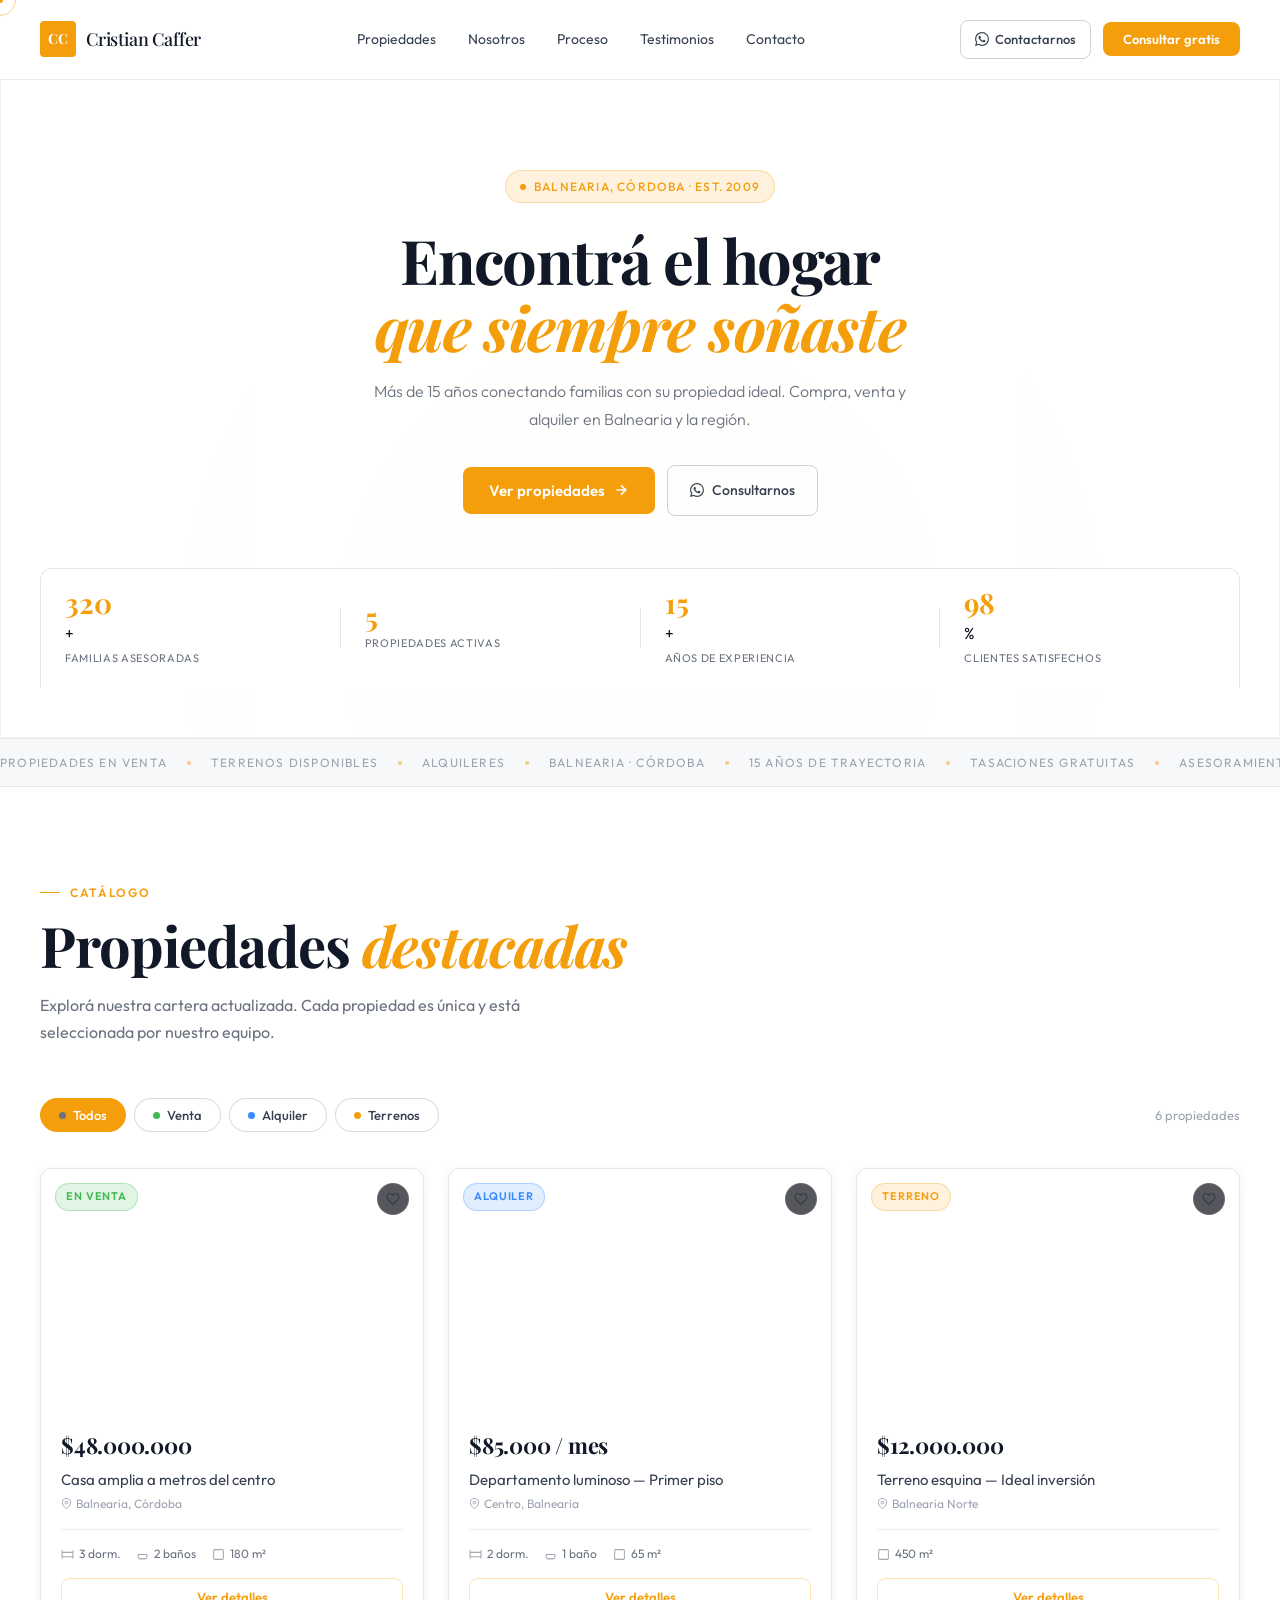
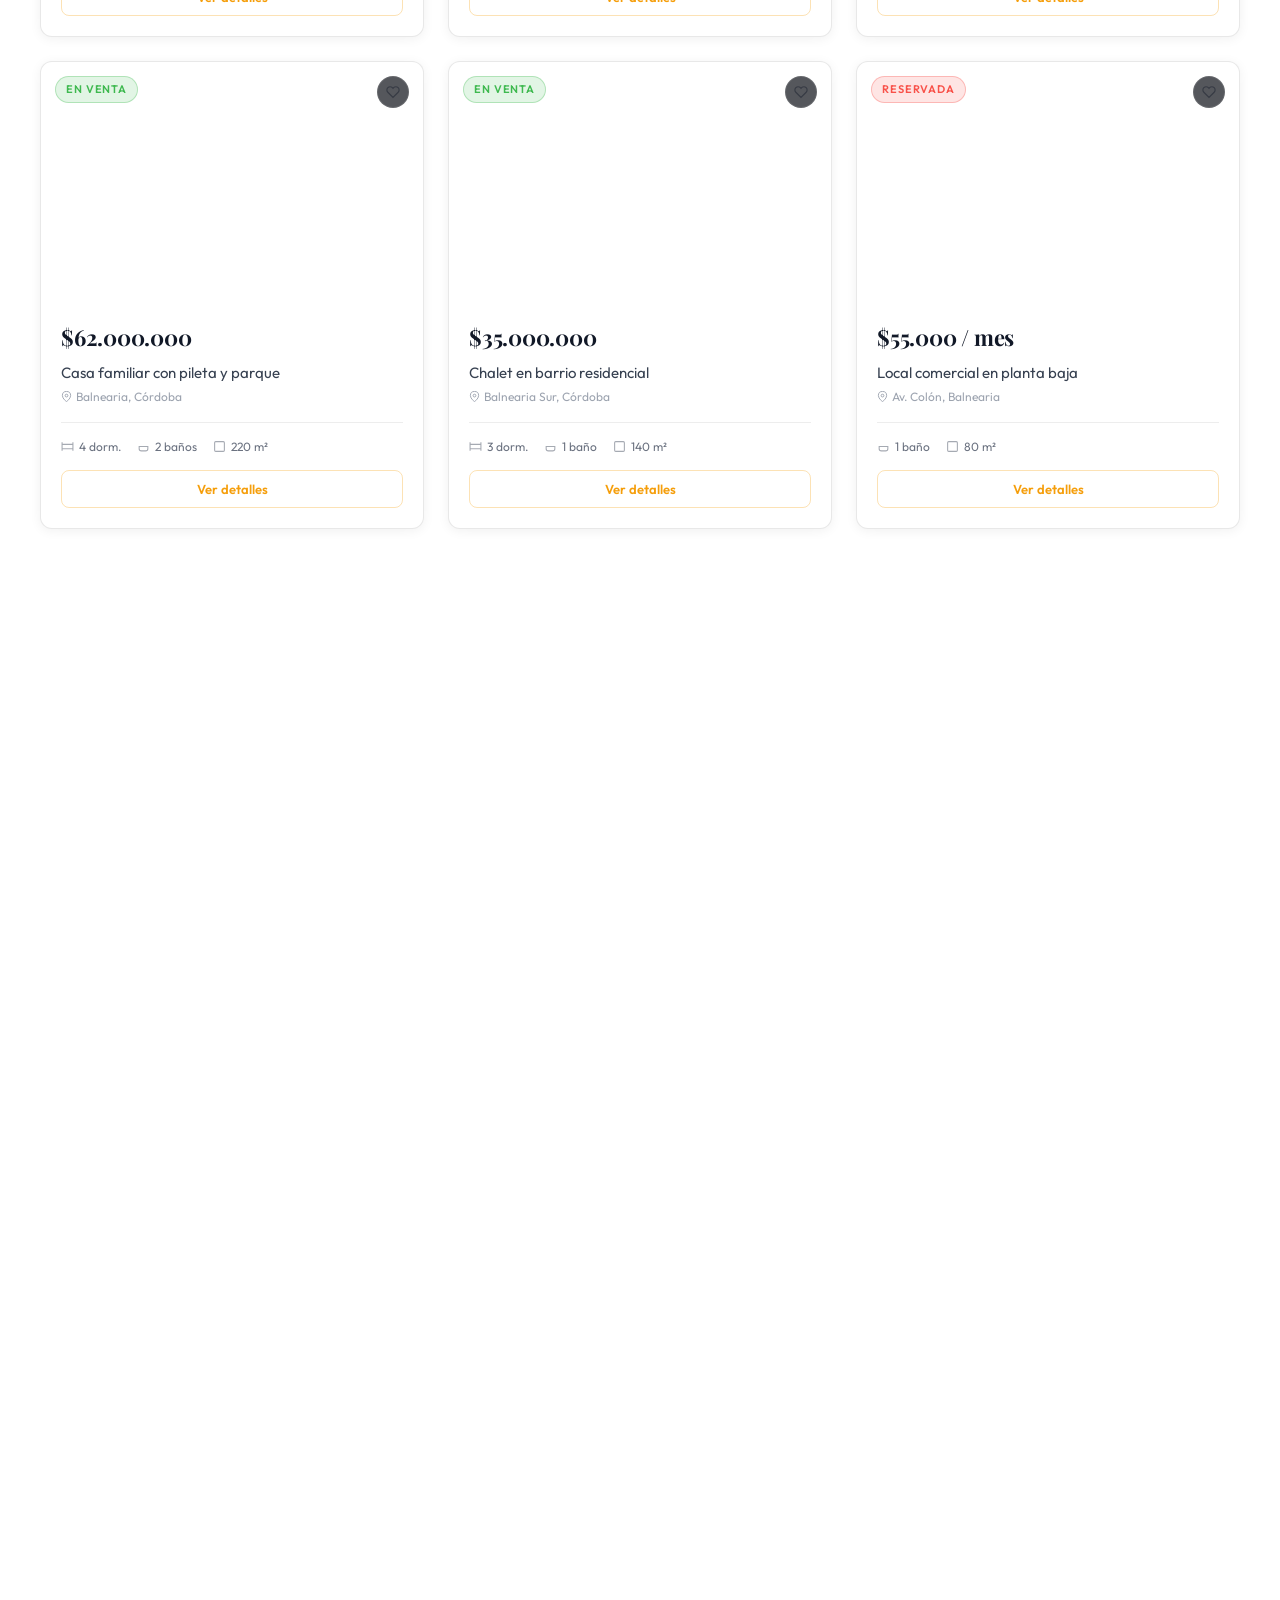
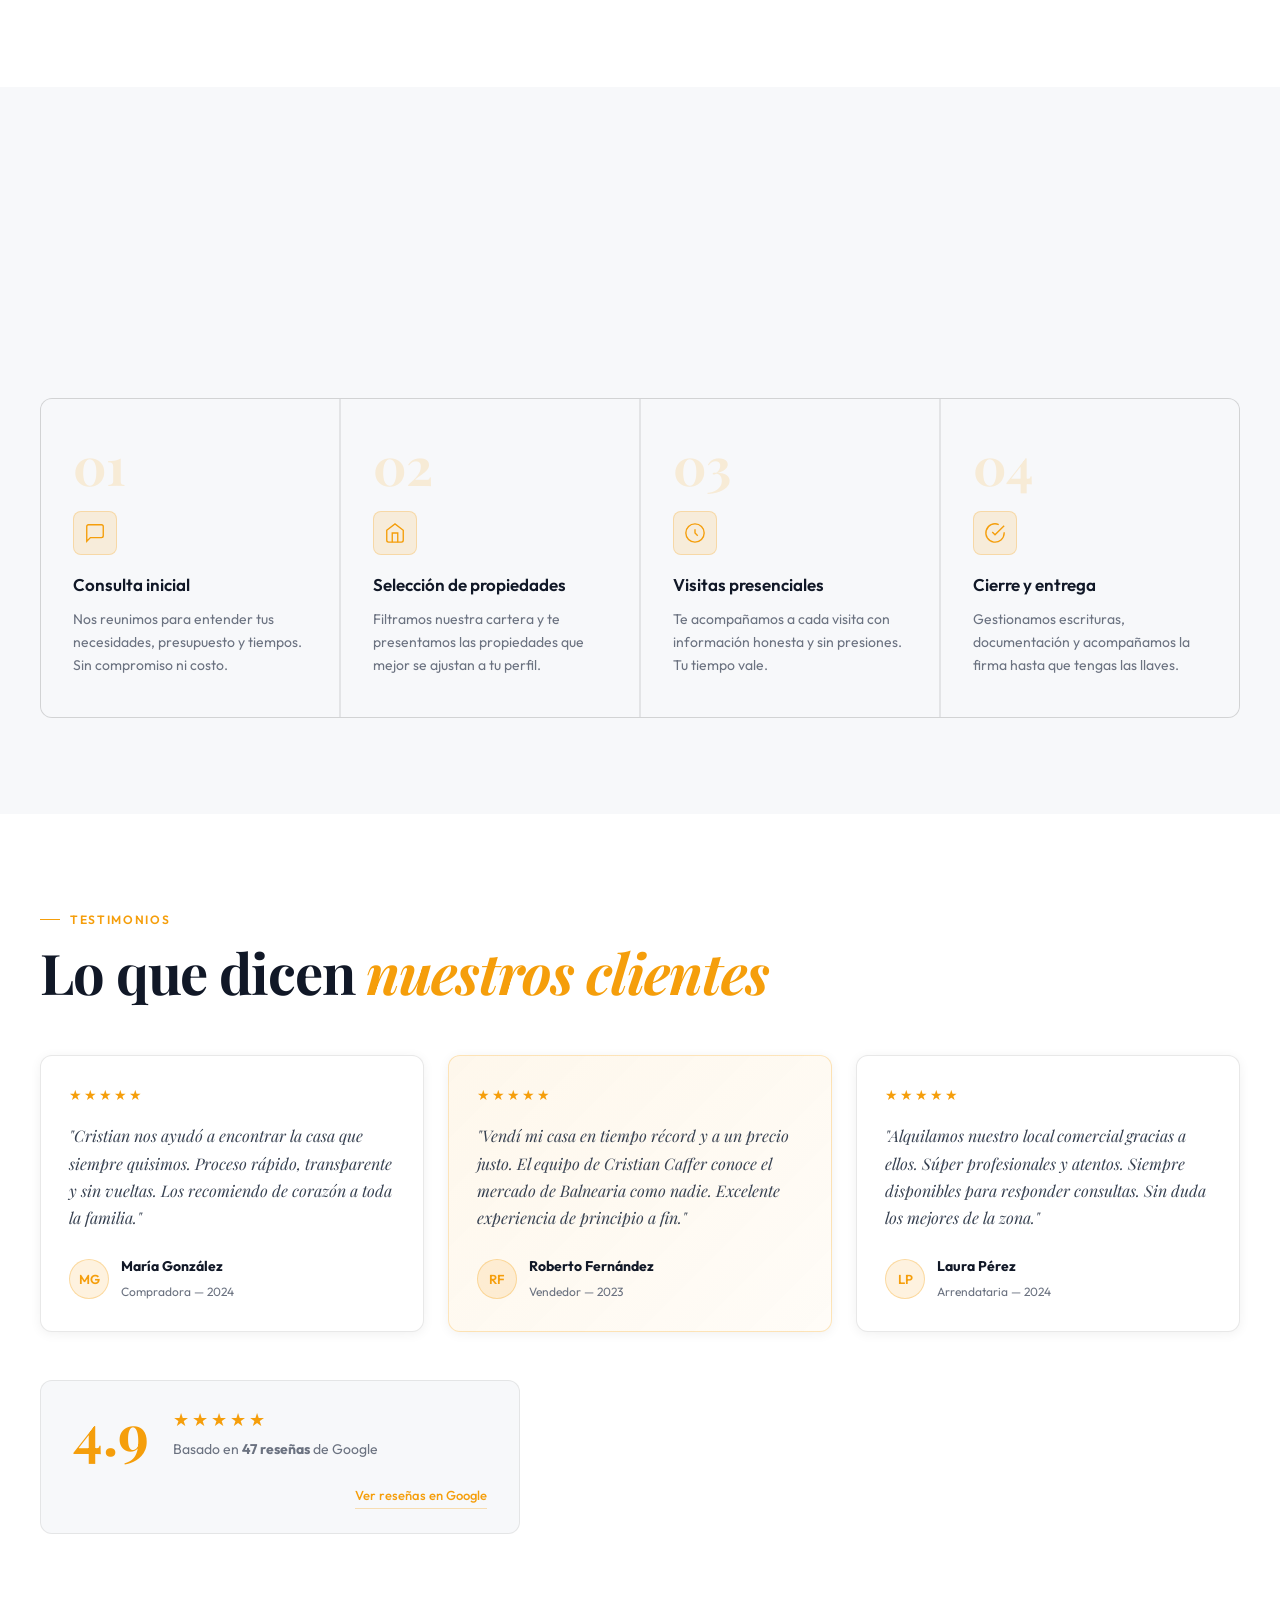
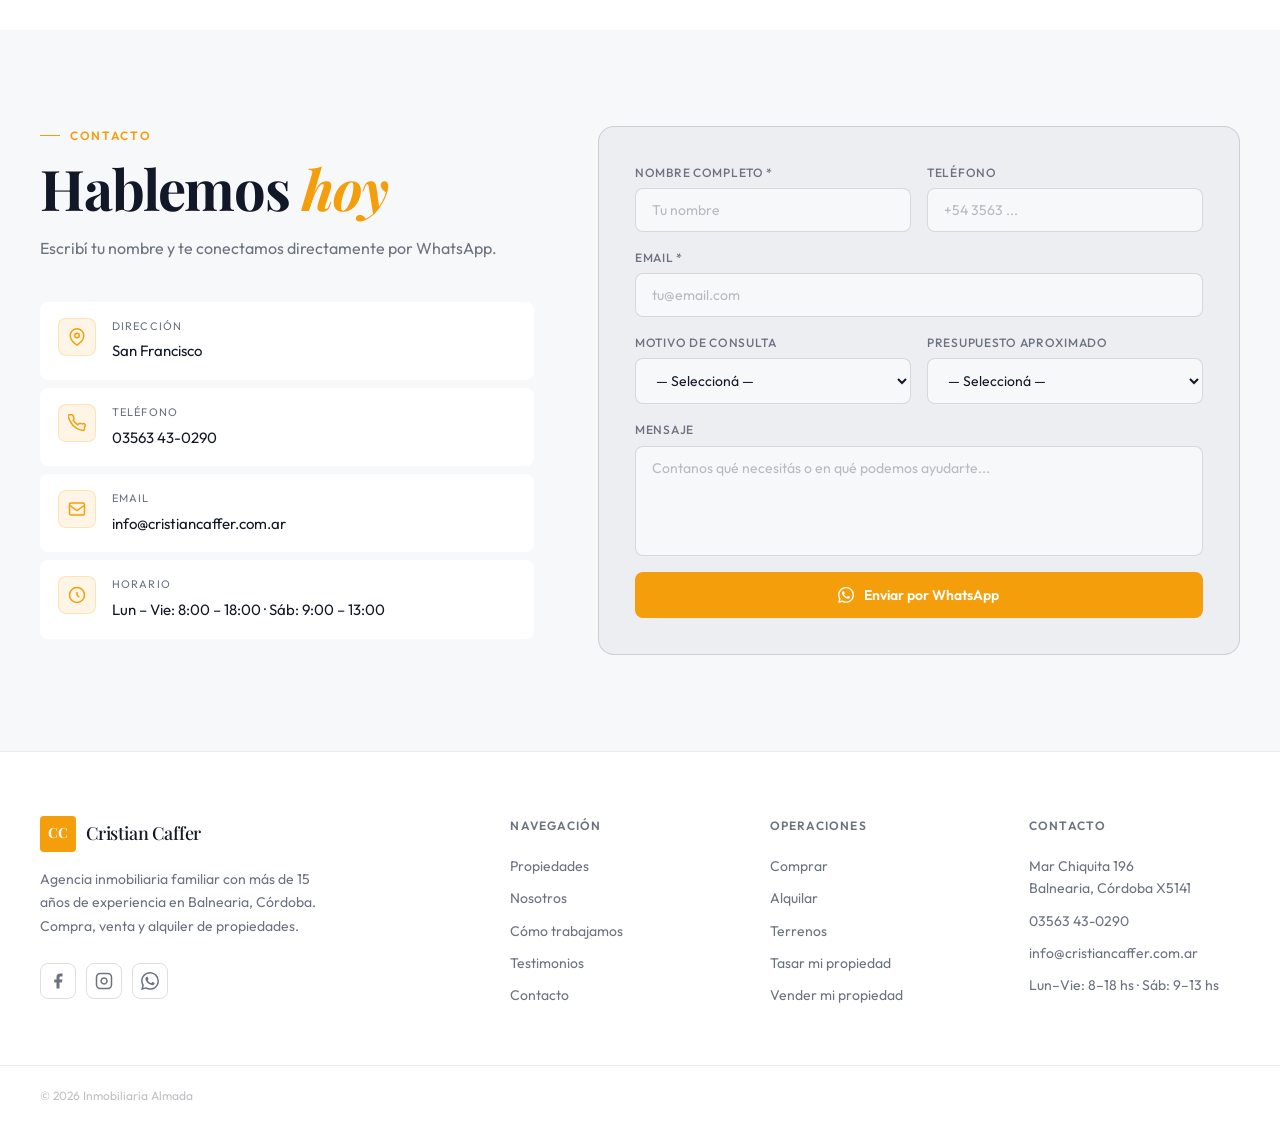
==== commit 9f02efd1: "commit alejo arreglo de errores" ====
--- a/index.html
+++ b/index.html
@@ -69,9 +69,9 @@
         <a href="#contacto">Contacto</a>
       </nav>
       <div class="nav-actions">
-        <a href="tel:035634330290" class="btn-call">
-          <svg width="14" height="14" fill="none" stroke="currentColor" stroke-width="2" viewBox="0 0 24 24"><path d="M22 16.92v3a2 2 0 01-2.18 2 19.79 19.79 0 01-8.63-3.07A19.5 19.5 0 013.07 9.81 19.79 19.79 0 01.5 3.18 2 2 0 012.18 1h3a2 2 0 012 1.72c.127.96.361 1.903.7 2.81a2 2 0 01-.45 2.11L6.91 8.15a16 16 0 006.29 6.29l1.42-1.42a2 2 0 012.11-.45c.907.339 1.85.573 2.81.7A2 2 0 0122 16.92z"/></svg>
-          Llamar
+        <a href="https://wa.me/543563430290?text=Hola%21+Me+comunico+desde+el+sitio+web+y+quisiera+m%C3%A1s+informaci%C3%B3n.+%C2%BFMe+pod%C3%A9s+ayudar%3F" class="btn-call" target="_blank" rel="noopener">
+          <svg width="14" height="14" fill="currentColor" viewBox="0 0 24 24"><path d="M17.472 14.382c-.297-.149-1.758-.867-2.03-.967-.273-.099-.471-.148-.67.15-.197.297-.767.966-.94 1.164-.173.199-.347.223-.644.075-.297-.15-1.255-.463-2.39-1.475-.883-.788-1.48-1.761-1.653-2.059-.173-.297-.018-.458.13-.606.134-.133.298-.347.446-.52.149-.174.198-.298.298-.497.099-.198.05-.371-.025-.52-.075-.149-.669-1.612-.916-2.207-.242-.579-.487-.5-.669-.51-.173-.008-.371-.01-.57-.01-.198 0-.52.074-.792.372-.272.297-1.04 1.016-1.04 2.479 0 1.462 1.065 2.875 1.213 3.074.149.198 2.096 3.2 5.077 4.487.709.306 1.262.489 1.694.625.712.227 1.36.195 1.871.118.571-.085 1.758-.719 2.006-1.413.248-.694.248-1.289.173-1.413-.074-.124-.272-.198-.57-.347m-5.421 7.403h-.004a9.87 9.87 0 01-5.031-1.378l-.361-.214-3.741.982.998-3.648-.235-.374a9.86 9.86 0 01-1.51-5.26c.001-5.45 4.436-9.884 9.888-9.884 2.64 0 5.122 1.03 6.988 2.898a9.825 9.825 0 012.893 6.994c-.003 5.45-4.437 9.884-9.885 9.884m8.413-18.297A11.815 11.815 0 0012.05 0C5.495 0 .16 5.335.157 11.892c0 2.096.547 4.142 1.588 5.945L.057 24l6.305-1.654a11.882 11.882 0 005.683 1.448h.005c6.554 0 11.89-5.335 11.893-11.893a11.821 11.821 0 00-3.48-8.413z"/></svg>
+          Contactarnos
         </a>
         <button class="btn-nav-cta" onclick="document.getElementById('contacto').scrollIntoView({behavior:'smooth'})">Consultar gratis</button>
         <button class="hamburger" id="hamburger" aria-label="Menú">
@@ -113,9 +113,9 @@
           Ver propiedades
           <svg width="16" height="16" fill="none" stroke="currentColor" stroke-width="2.5" viewBox="0 0 24 24"><path d="M5 12h14M12 5l7 7-7 7"/></svg>
         </button>
-        <a href="tel:035634330290" class="hero-cta-sec">
-          <svg width="14" height="14" fill="none" stroke="currentColor" stroke-width="2" viewBox="0 0 24 24"><path d="M22 16.92v3a2 2 0 01-2.18 2 19.79 19.79 0 01-8.63-3.07A19.5 19.5 0 013.07 9.81 19.79 19.79 0 01.5 3.18 2 2 0 012.18 1h3a2 2 0 012 1.72c.127.96.361 1.903.7 2.81a2 2 0 01-.45 2.11L6.91 8.15a16 16 0 006.29 6.29l1.42-1.42a2 2 0 012.11-.45c.907.339 1.85.573 2.81.7A2 2 0 0122 16.92z"/></svg>
-          Llamar ahora
+        <a href="https://wa.me/543563430290?text=Hola%21+Me+comunico+desde+el+sitio+web+y+quisiera+informaci%C3%B3n+sobre+propiedades+disponibles.+%C2%BFMe+pod%C3%A9s+ayudar%3F" class="hero-cta-sec" target="_blank" rel="noopener">
+          <svg width="14" height="14" fill="currentColor" viewBox="0 0 24 24"><path d="M17.472 14.382c-.297-.149-1.758-.867-2.03-.967-.273-.099-.471-.148-.67.15-.197.297-.767.966-.94 1.164-.173.199-.347.223-.644.075-.297-.15-1.255-.463-2.39-1.475-.883-.788-1.48-1.761-1.653-2.059-.173-.297-.018-.458.13-.606.134-.133.298-.347.446-.52.149-.174.198-.298.298-.497.099-.198.05-.371-.025-.52-.075-.149-.669-1.612-.916-2.207-.242-.579-.487-.5-.669-.51-.173-.008-.371-.01-.57-.01-.198 0-.52.074-.792.372-.272.297-1.04 1.016-1.04 2.479 0 1.462 1.065 2.875 1.213 3.074.149.198 2.096 3.2 5.077 4.487.709.306 1.262.489 1.694.625.712.227 1.36.195 1.871.118.571-.085 1.758-.719 2.006-1.413.248-.694.248-1.289.173-1.413-.074-.124-.272-.198-.57-.347m-5.421 7.403h-.004a9.87 9.87 0 01-5.031-1.378l-.361-.214-3.741.982.998-3.648-.235-.374a9.86 9.86 0 01-1.51-5.26c.001-5.45 4.436-9.884 9.888-9.884 2.64 0 5.122 1.03 6.988 2.898a9.825 9.825 0 012.893 6.994c-.003 5.45-4.437 9.884-9.885 9.884m8.413-18.297A11.815 11.815 0 0012.05 0C5.495 0 .16 5.335.157 11.892c0 2.096.547 4.142 1.588 5.945L.057 24l6.305-1.654a11.882 11.882 0 005.683 1.448h.005c6.554 0 11.89-5.335 11.893-11.893a11.821 11.821 0 00-3.48-8.413z"/></svg>
+          Consultarnos
         </a>
       </div>
     </div>
@@ -281,10 +281,6 @@
           </div>
         </div>
 
-        <a href="#contacto" class="btn-primary-dark" onclick="document.getElementById('contacto').scrollIntoView({behavior:'smooth'});return false;">
-          Conocé más sobre nosotros
-          <svg width="16" height="16" fill="none" stroke="currentColor" stroke-width="2.5" viewBox="0 0 24 24"><path d="M5 12h14M12 5l7 7-7 7"/></svg>
-        </a>
       </div>
     </div>
   </section>
@@ -404,7 +400,7 @@
       <div class="contact-left reveal-up">
         <div class="section-eyebrow light">Contacto</div>
         <h2 class="section-title light">Hablemos <em>hoy</em></h2>
-        <p class="section-sub light">Completá el formulario y te redirigimos a WhatsApp para hablar directo con nosotros.</p>
+        <p class="section-sub light">Escribí tu nombre y te conectamos directamente por WhatsApp.</p>
 
         <div class="contact-details">
           <a href="https://maps.google.com/?q=Mar+Chiquita+196+Balnearia+Cordoba" target="_blank" class="cd-item">
@@ -431,11 +427,7 @@
             </div>
             <div>
               <span class="cd-label">Email</span>
-<<<<<<< Updated upstream
-              <span class="cd-value"><span class="__cf_email__" data-cfemail="274e4941486744554e54534e46494446414142550944484a094655">email@gmail.com</span></span>
-=======
               <span class="cd-value">info@cristiancaffer.com.ar</span>
->>>>>>> Stashed changes
             </div>
           </a>
           <div class="cd-item">
@@ -511,7 +503,7 @@
   <footer id="footer">
     <div class="footer-top">
       <div class="footer-brand">
-        <div class="footer-logo" onclick="document.getElementById('logo-upload').click()" style="cursor:pointer" title="Clic para cambiar el logo">
+        <div class="footer-logo">
           <span class="logo-mark">
             <img id="footer-logo-img" src="" alt="Logo" style="display:none;height:30px;width:auto;border-radius:4px;object-fit:contain;" />
             <span id="footer-logo-cc">CC</span>
